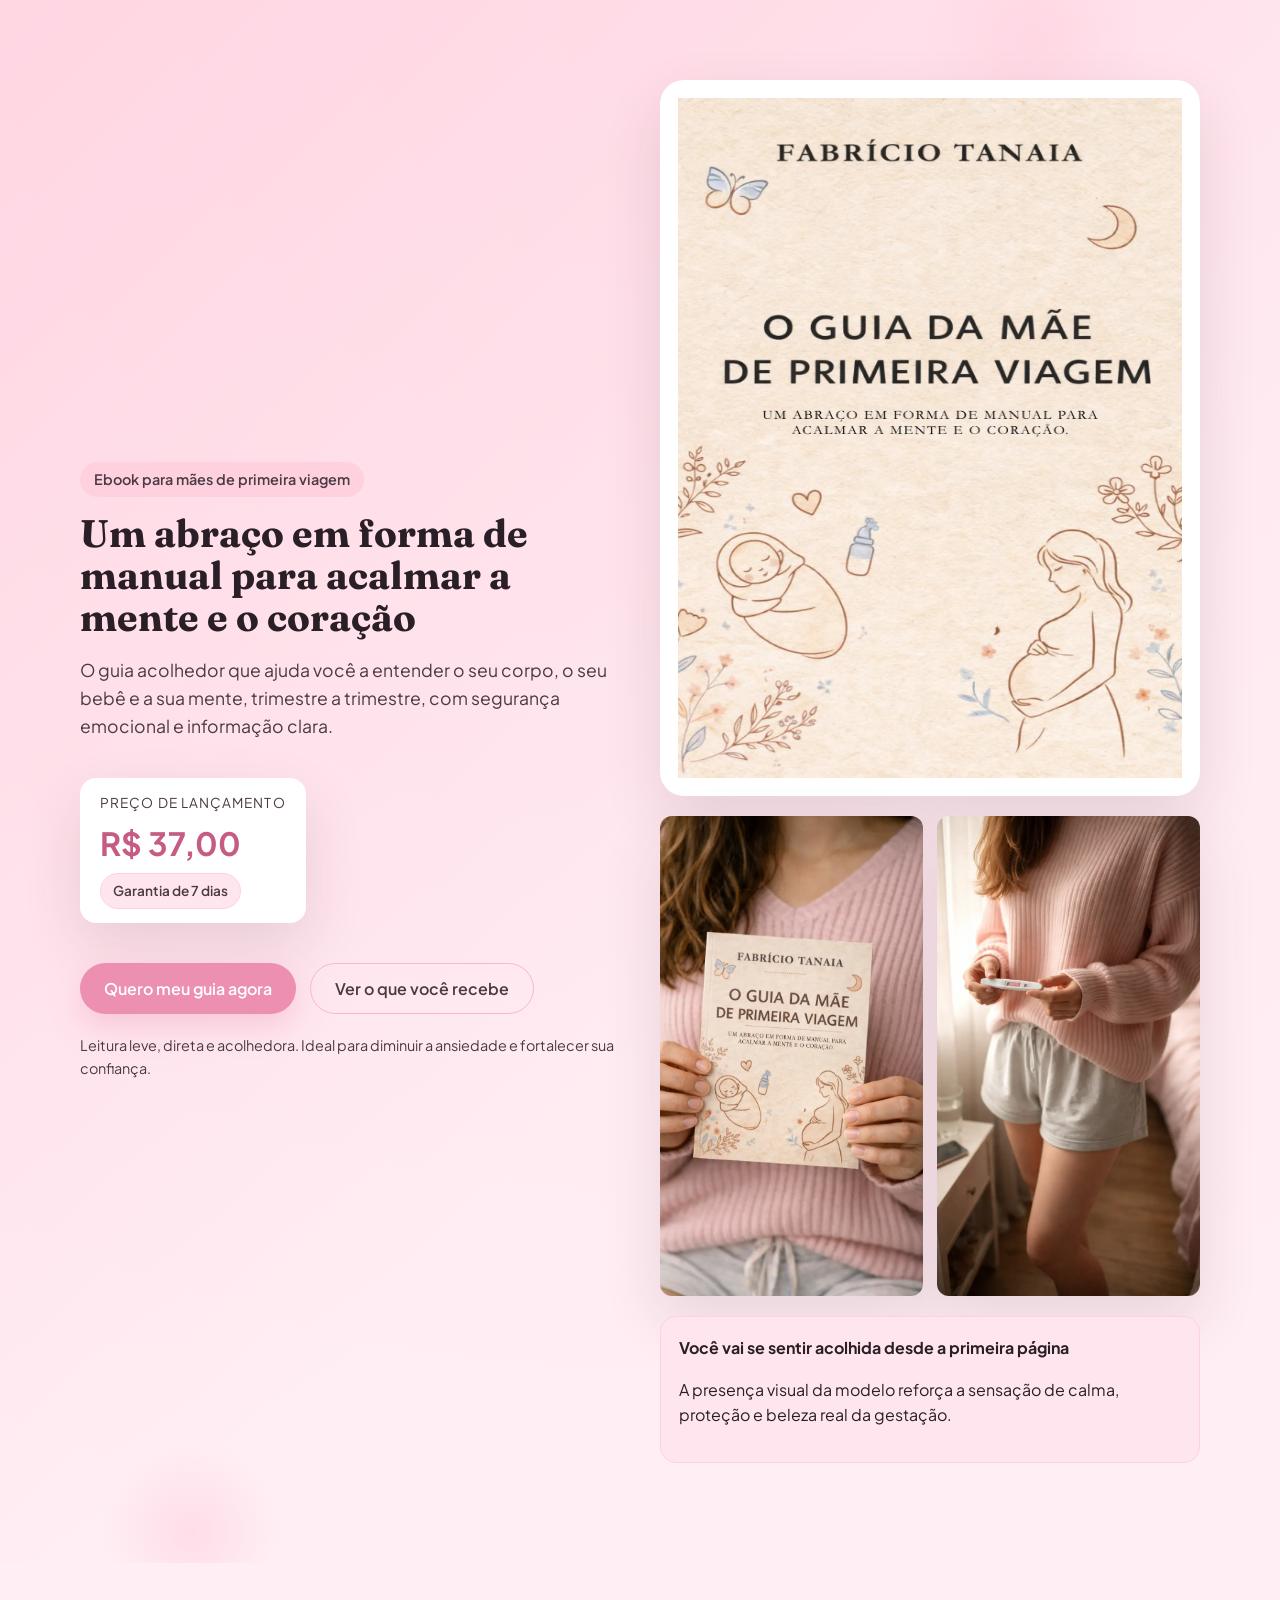
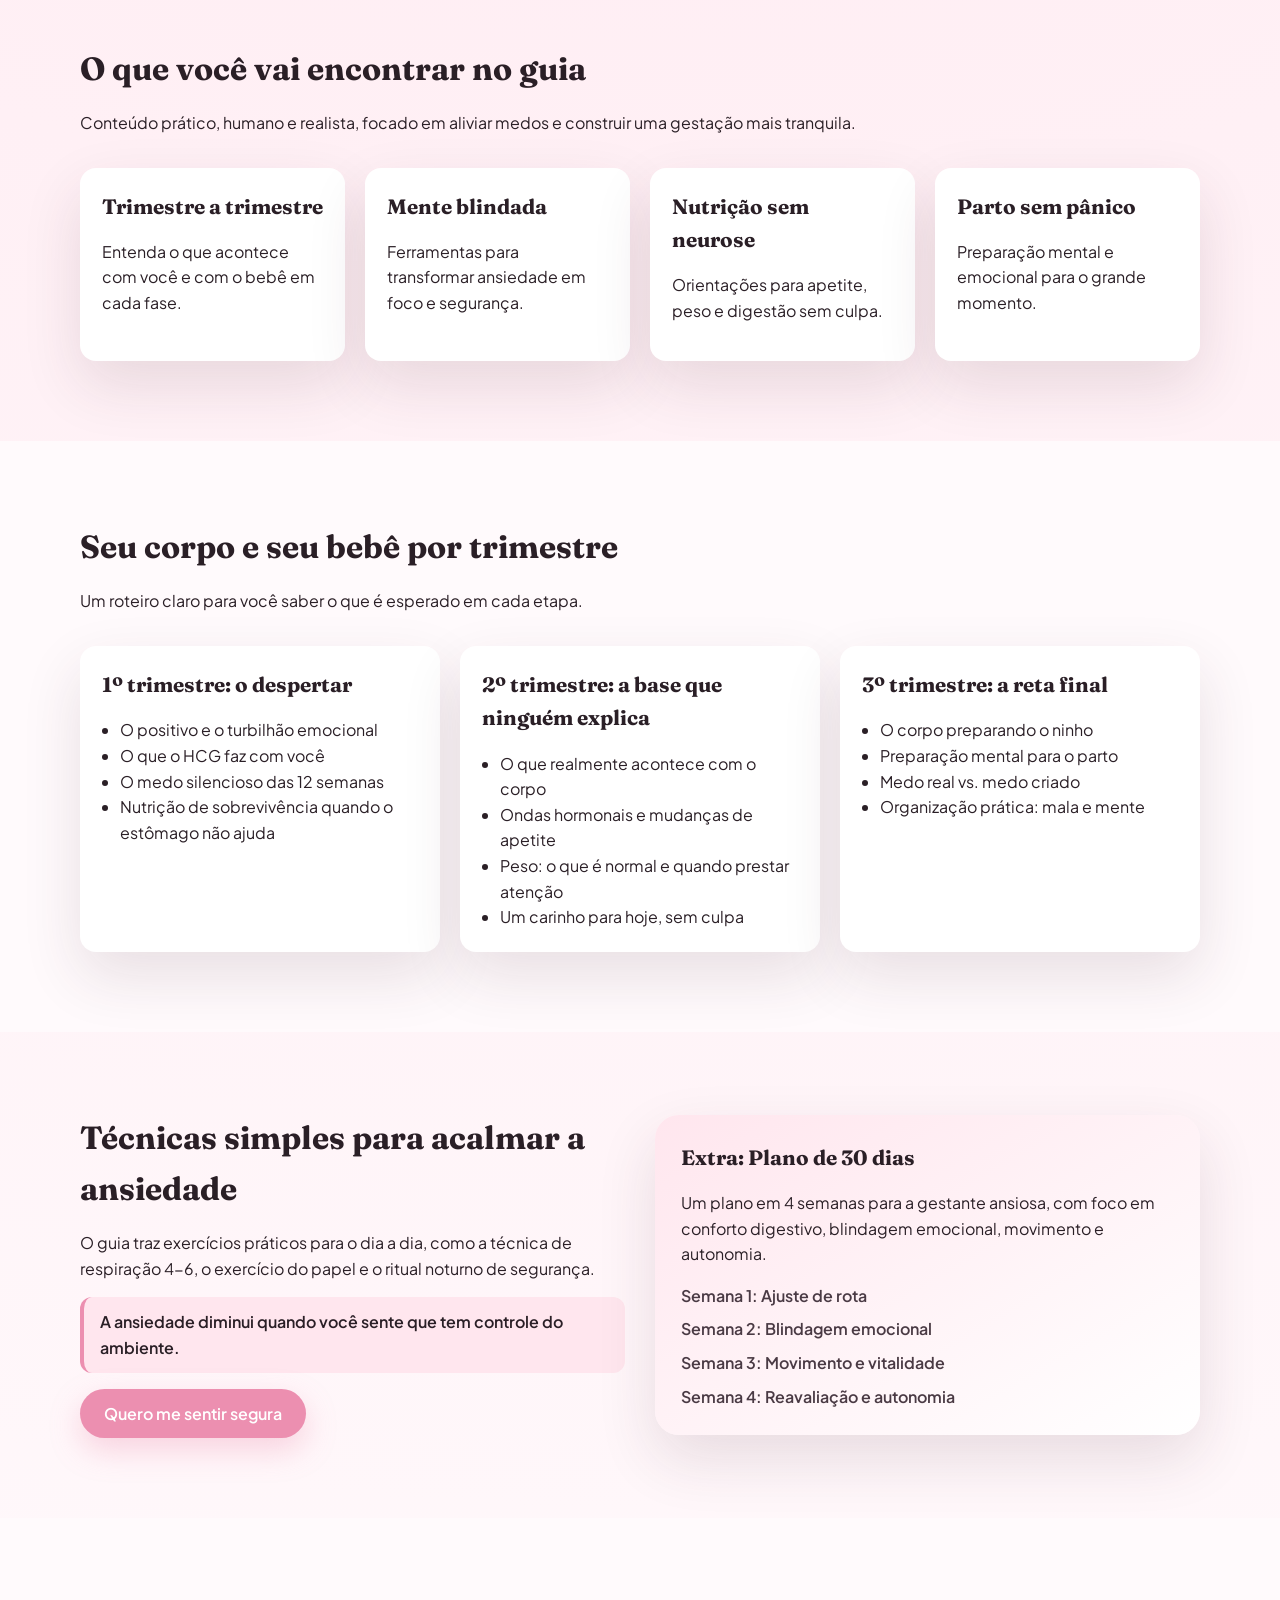
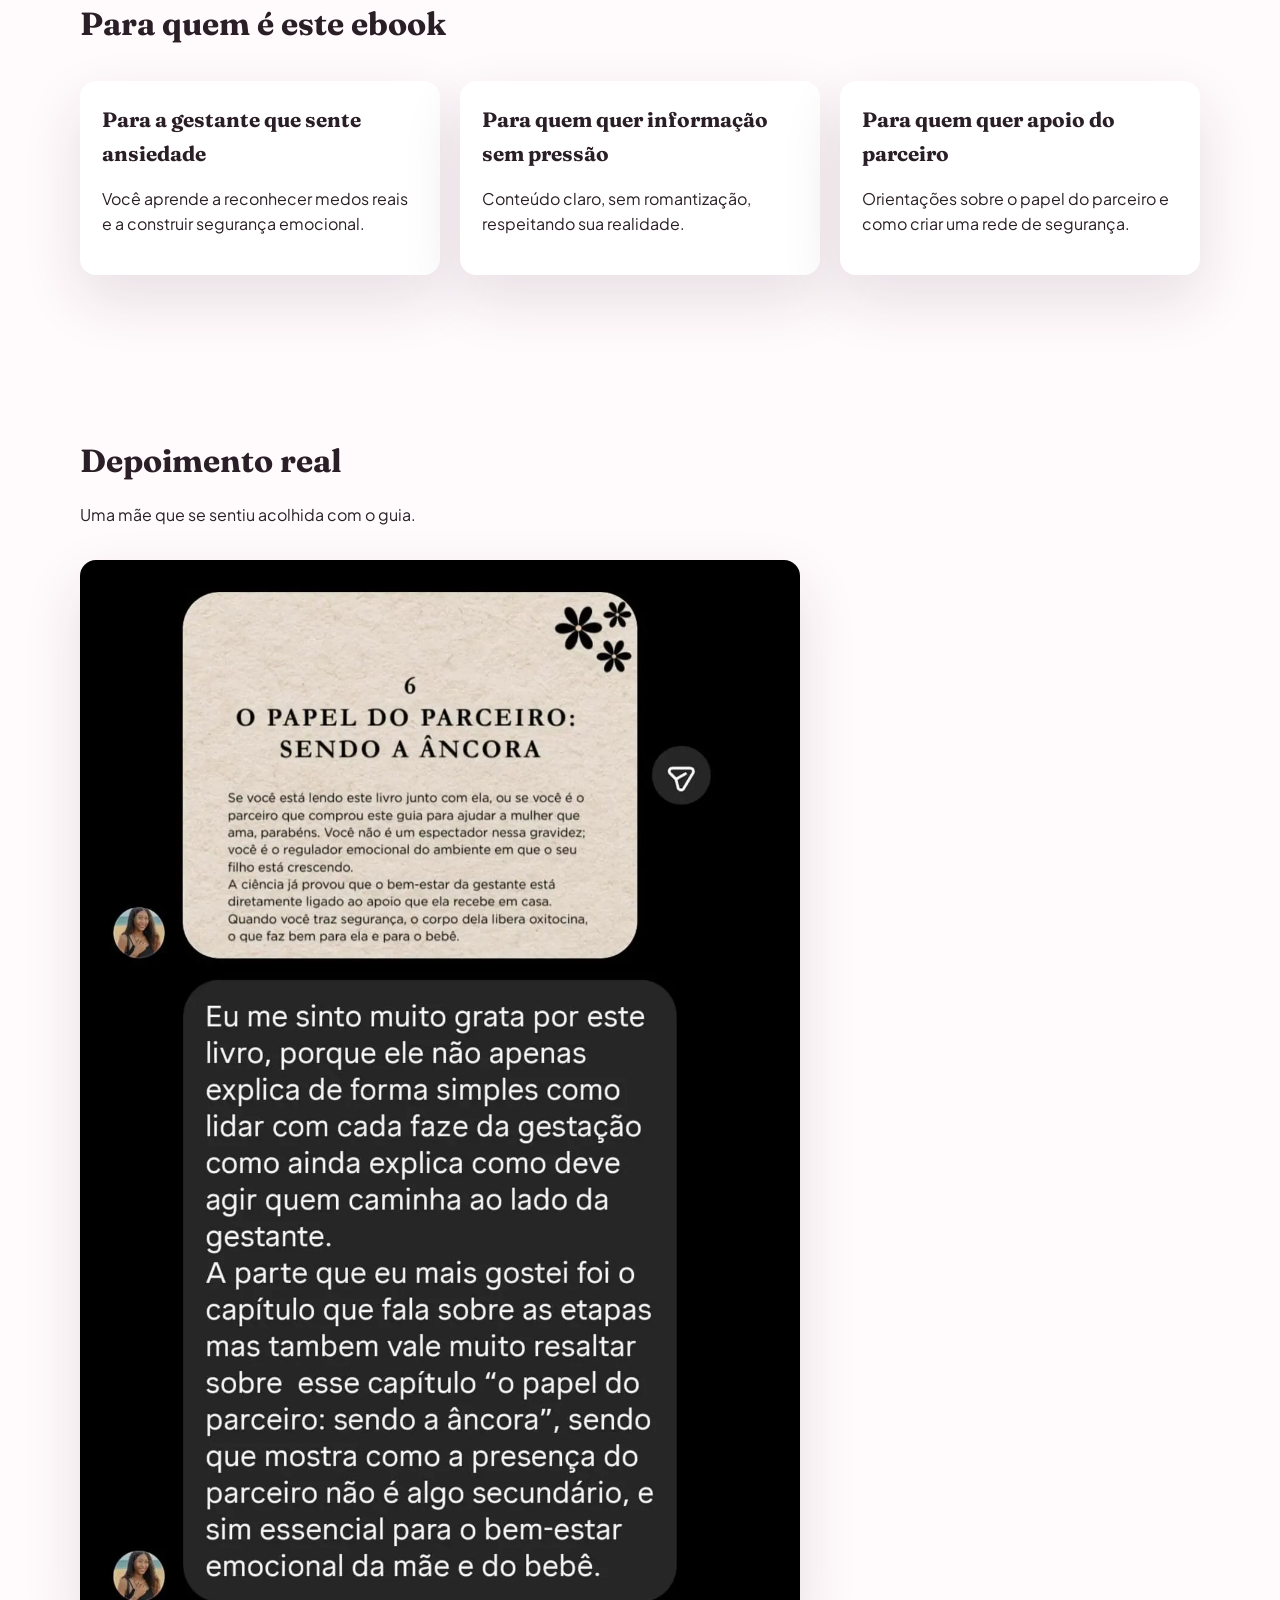
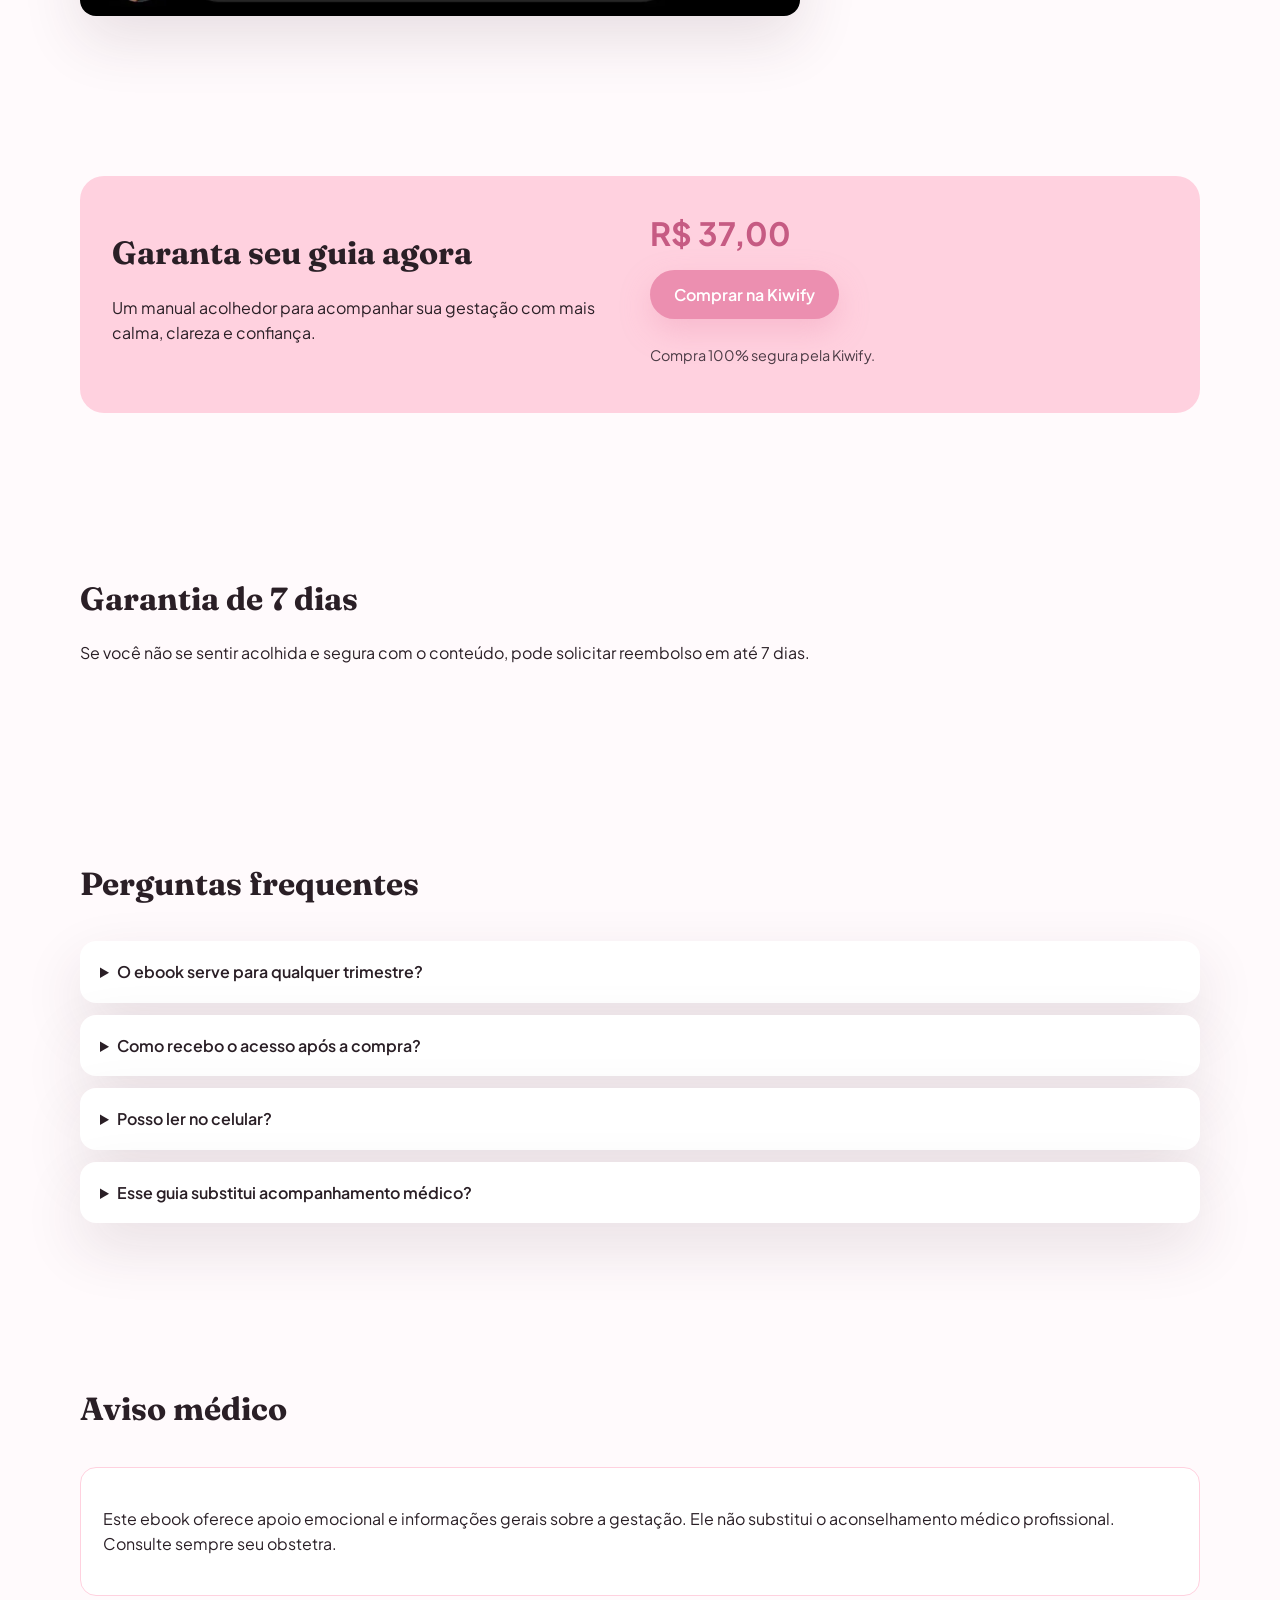
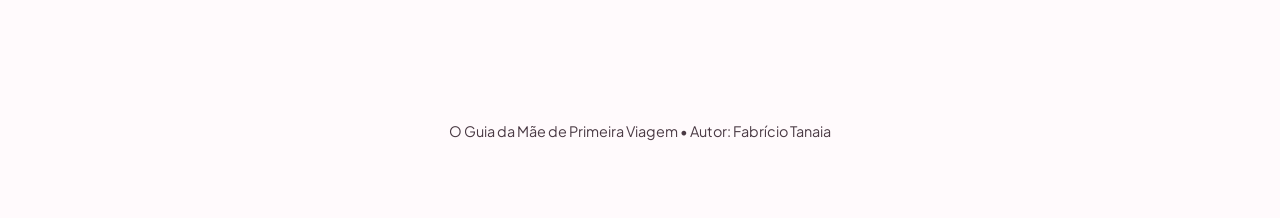
==== index.html @ 75d2a4c8 "chore: move landing page to repo root" ====
﻿<!doctype html>
<html lang="pt-BR">
  <head>
    <meta charset="utf-8" />
    <meta name="viewport" content="width=device-width, initial-scale=1" />
    <title>O Guia da Mãe de Primeira Viagem</title>
    <meta
      name="description"
      content="Um abraço em forma de manual para acalmar a mente e o coração na gravidez. Página de vendas do ebook O Guia da Mãe de Primeira Viagem."
    />
    <link rel="preconnect" href="https://fonts.googleapis.com" />
    <link rel="preconnect" href="https://fonts.gstatic.com" crossorigin />
    <link
      href="https://fonts.googleapis.com/css2?family=Fraunces:opsz,wght@9..144,600;9..144,700&family=Plus+Jakarta+Sans:wght@400;500;600;700&display=swap"
      rel="stylesheet"
    />
    <link rel="stylesheet" href="styles.css" />
  </head>
  <body>
    <header class="hero">
      <div class="hero-bg"></div>
      <div class="float-shape shape-one"></div>
      <div class="float-shape shape-two"></div>
      <div class="container hero-grid">
        <div class="hero-copy reveal">
          <p class="badge">Ebook para mães de primeira viagem</p>
          <h1>Um abraço em forma de manual para acalmar a mente e o coração</h1>
          <p class="lead">
            O guia acolhedor que ajuda você a entender o seu corpo, o seu bebê e a sua mente,
            trimestre a trimestre, com segurança emocional e informação clara.
          </p>
          <div class="price-box">
            <span class="price-label">Preço de lançamento</span>
            <span class="price">R$ 37,00</span>
            <span class="guarantee-badge">Garantia de 7 dias</span>
          </div>
          <div class="cta-group">
            <a class="btn primary" href="https://pay.kiwify.com.br/RiHKVCp" target="_blank" rel="noreferrer">
              Quero meu guia agora
            </a>
            <a class="btn ghost" href="#conteudo">Ver o que você recebe</a>
          </div>
          <p class="micro">
            Leitura leve, direta e acolhedora. Ideal para diminuir a ansiedade e fortalecer sua confiança.
          </p>
        </div>
        <div class="hero-visual reveal">
          <div class="cover-frame float">
            <picture>
              <source srcset="assets/capa-ebook.webp" type="image/webp" />
              <img
                src="assets/capa-ebook.webp"
                alt="Capa do ebook O Guia da Mãe de Primeira Viagem"
                width="520"
                height="680"
                decoding="async"
              />
            </picture>
          </div>
          <div class="hero-gallery">
            <picture>
              <source srcset="assets/modelos/modelo-2.webp" type="image/webp" />
              <img
                class="hero-photo"
                src="assets/modelos/modelo-2.webp"
                alt="Modelo gestante em pose suave com foco na barriga"
                width="360"
                height="480"
                loading="lazy"
                decoding="async"
              />
            </picture>
            <picture>
              <source srcset="assets/modelos/modelo-3.webp" type="image/webp" />
              <img
                class="hero-photo"
                src="assets/modelos/modelo-3.webp"
                alt="Modelo gestante com atmosfera de cuidado e tranquilidade"
                width="360"
                height="480"
                loading="lazy"
                decoding="async"
              />
            </picture>
          </div>
          <div class="trust-card reveal">
            <p class="trust-title">Você vai se sentir acolhida desde a primeira página</p>
            <p class="trust-text">
              A presença visual da modelo reforça a sensação de calma, proteção e beleza real
              da gestação.
            </p>
          </div>
        </div>
      </div>
    </header>

    <main>
      <section class="section" id="conteudo">
        <div class="container">
          <div class="section-head reveal">
            <h2>O que você vai encontrar no guia</h2>
            <p>
              Conteúdo prático, humano e realista, focado em aliviar medos e construir
              uma gestação mais tranquila.
            </p>
          </div>
          <div class="grid cards">
            <div class="card reveal">
              <h3>Trimestre a trimestre</h3>
              <p>Entenda o que acontece com você e com o bebê em cada fase.</p>
            </div>
            <div class="card reveal">
              <h3>Mente blindada</h3>
              <p>Ferramentas para transformar ansiedade em foco e segurança.</p>
            </div>
            <div class="card reveal">
              <h3>Nutrição sem neurose</h3>
              <p>Orientações para apetite, peso e digestão sem culpa.</p>
            </div>
            <div class="card reveal">
              <h3>Parto sem pânico</h3>
              <p>Preparação mental e emocional para o grande momento.</p>
            </div>
          </div>
        </div>
      </section>

      <section class="section soft">
        <div class="container">
          <div class="section-head reveal">
            <h2>Seu corpo e seu bebê por trimestre</h2>
            <p>Um roteiro claro para você saber o que é esperado em cada etapa.</p>
          </div>
          <div class="grid trimester">
            <div class="card reveal">
              <h3>1º trimestre: o despertar</h3>
              <ul>
                <li>O positivo e o turbilhão emocional</li>
                <li>O que o HCG faz com você</li>
                <li>O medo silencioso das 12 semanas</li>
                <li>Nutrição de sobrevivência quando o estômago não ajuda</li>
              </ul>
            </div>
            <div class="card reveal">
              <h3>2º trimestre: a base que ninguém explica</h3>
              <ul>
                <li>O que realmente acontece com o corpo</li>
                <li>Ondas hormonais e mudanças de apetite</li>
                <li>Peso: o que é normal e quando prestar atenção</li>
                <li>Um carinho para hoje, sem culpa</li>
              </ul>
            </div>
            <div class="card reveal">
              <h3>3º trimestre: a reta final</h3>
              <ul>
                <li>O corpo preparando o ninho</li>
                <li>Preparação mental para o parto</li>
                <li>Medo real vs. medo criado</li>
                <li>Organização prática: mala e mente</li>
              </ul>
            </div>
          </div>
        </div>
      </section>

      <section class="section">
        <div class="container">
          <div class="split">
            <div class="reveal">
              <h2>Técnicas simples para acalmar a ansiedade</h2>
              <p>
                O guia traz exercícios práticos para o dia a dia, como a técnica de respiração 4-6,
                o exercício do papel e o ritual noturno de segurança.
              </p>
              <p class="highlight">
                A ansiedade diminui quando você sente que tem controle do ambiente.
              </p>
              <a class="btn primary" href="https://pay.kiwify.com.br/RiHKVCp" target="_blank" rel="noreferrer">
                Quero me sentir segura
              </a>
            </div>
            <div class="note-card reveal">
              <h3>Extra: Plano de 30 dias</h3>
              <p>
                Um plano em 4 semanas para a gestante ansiosa, com foco em conforto digestivo,
                blindagem emocional, movimento e autonomia.
              </p>
              <div class="week-list">
                <span>Semana 1: Ajuste de rota</span>
                <span>Semana 2: Blindagem emocional</span>
                <span>Semana 3: Movimento e vitalidade</span>
                <span>Semana 4: Reavaliação e autonomia</span>
              </div>
            </div>
          </div>
        </div>
      </section>

      <section class="section soft">
        <div class="container">
          <div class="section-head reveal">
            <h2>Para quem é este ebook</h2>
          </div>
          <div class="grid cards">
            <div class="card reveal">
              <h3>Para a gestante que sente ansiedade</h3>
              <p>Você aprende a reconhecer medos reais e a construir segurança emocional.</p>
            </div>
            <div class="card reveal">
              <h3>Para quem quer informação sem pressão</h3>
              <p>Conteúdo claro, sem romantização, respeitando sua realidade.</p>
            </div>
            <div class="card reveal">
              <h3>Para quem quer apoio do parceiro</h3>
              <p>Orientações sobre o papel do parceiro e como criar uma rede de segurança.</p>
            </div>
          </div>
        </div>
      </section>

      <section class="section">
        <div class="container">
          <div class="section-head reveal">
            <h2>Depoimento real</h2>
            <p>Uma mãe que se sentiu acolhida com o guia.</p>
          </div>
          <div class="testimonial reveal">
            <picture>
              <source srcset="assets/depoimento.webp" type="image/webp" />
              <img
                src="assets/depoimento.webp"
                alt="Depoimento de gestante sobre o guia"
                loading="lazy"
                decoding="async"
              />
            </picture>
          </div>
        </div>
      </section>

      <section class="section" id="comprar">
        <div class="container cta-panel reveal">
          <div>
            <h2>Garanta seu guia agora</h2>
            <p>
              Um manual acolhedor para acompanhar sua gestação com mais calma, clareza e confiança.
            </p>
          </div>
          <div class="cta-right">
            <span class="price">R$ 37,00</span>
            <a class="btn primary" href="https://pay.kiwify.com.br/RiHKVCp" target="_blank" rel="noreferrer">
              Comprar na Kiwify
            </a>
            <p class="micro">Compra 100% segura pela Kiwify.</p>
          </div>
        </div>
      </section>

      <section class="section soft">
        <div class="container">
          <div class="section-head reveal">
            <h2>Garantia de 7 dias</h2>
            <p>
              Se você não se sentir acolhida e segura com o conteúdo, pode solicitar reembolso em até 7 dias.
            </p>
          </div>
        </div>
      </section>

      <section class="section">
        <div class="container">
          <div class="section-head reveal">
            <h2>Perguntas frequentes</h2>
          </div>
          <div class="faq">
            <details class="faq-item reveal">
              <summary>O ebook serve para qualquer trimestre?</summary>
              <p>
                Sim. O conteúdo está organizado por trimestre e você pode começar
                exatamente na fase em que está.
              </p>
            </details>
            <details class="faq-item reveal">
              <summary>Como recebo o acesso após a compra?</summary>
              <p>
                O acesso é digital e você recebe o ebook logo após a confirmação do pagamento.
              </p>
            </details>
            <details class="faq-item reveal">
              <summary>Posso ler no celular?</summary>
              <p>
                Sim. O ebook pode ser lido no celular, tablet ou computador.
              </p>
            </details>
            <details class="faq-item reveal">
              <summary>Esse guia substitui acompanhamento médico?</summary>
              <p>
                Não. Ele oferece apoio emocional e informações gerais, mas não substitui o acompanhamento profissional.
              </p>
            </details>
          </div>
        </div>
      </section>

      <section class="section soft">
        <div class="container">
          <div class="section-head reveal">
            <h2>Aviso médico</h2>
          </div>
          <div class="disclaimer reveal">
            <p>
              Este ebook oferece apoio emocional e informações gerais sobre a gestação. Ele não substitui
              o aconselhamento médico profissional. Consulte sempre seu obstetra.
            </p>
          </div>
        </div>
      </section>
    </main>

    <footer class="footer">
      <div class="container">
        <p>O Guia da Mãe de Primeira Viagem • Autor: Fabrício Tanaia</p>
      </div>
    </footer>
    <script>
      const reveals = document.querySelectorAll(".reveal");
      const observer = new IntersectionObserver(
        (entries) => {
          entries.forEach((entry) => {
            if (entry.isIntersecting) {
              entry.target.classList.add("is-visible");
              observer.unobserve(entry.target);
            }
          });
        },
        { threshold: 0.2 }
      );
      reveals.forEach((el) => observer.observe(el));
    </script>
  </body>
</html>
---- styles.css ----
:root {
  --pink-100: #ffe6ee;
  --pink-200: #ffd1df;
  --pink-300: #f7b8cc;
  --pink-400: #ec8fb0;
  --pink-600: #c65b83;
  --ink-900: #2a1f26;
  --ink-700: #4a3a44;
  --cream: #fffafc;
  --white: #ffffff;
  --shadow: 0 24px 60px rgba(68, 36, 52, 0.12);
  --radius-lg: 24px;
  --radius-md: 16px;
  --radius-sm: 12px;
}

*,
*::before,
*::after {
  box-sizing: border-box;
}

body {
  margin: 0;
  font-family: "Plus Jakarta Sans", "Segoe UI", sans-serif;
  color: var(--ink-900);
  background: radial-gradient(circle at top, var(--pink-100), var(--cream) 55%);
  line-height: 1.6;
}

img {
  max-width: 100%;
  display: block;
}

.container {
  width: min(1120px, 90vw);
  margin: 0 auto;
}

.hero {
  position: relative;
  overflow: hidden;
  padding: 80px 0 100px;
}

.float-shape {
  position: absolute;
  border-radius: 50%;
  opacity: 0.6;
  background: radial-gradient(circle, var(--pink-200), transparent 70%);
  animation: drift 12s ease-in-out infinite;
  z-index: 0;
}

.shape-one {
  width: 240px;
  height: 240px;
  top: -80px;
  right: 10%;
}

.shape-two {
  width: 180px;
  height: 180px;
  bottom: -60px;
  left: 8%;
  animation-delay: 1.4s;
}

.hero-bg {
  position: absolute;
  inset: 0;
  background: linear-gradient(135deg, var(--pink-200), transparent 60%);
  opacity: 0.8;
  z-index: 0;
}

.hero-grid {
  position: relative;
  z-index: 1;
  display: grid;
  gap: 40px;
  grid-template-columns: repeat(auto-fit, minmax(280px, 1fr));
  align-items: center;
}

.badge {
  display: inline-flex;
  padding: 6px 14px;
  border-radius: 999px;
  background: var(--pink-200);
  color: var(--ink-700);
  font-weight: 600;
  font-size: 0.9rem;
}

h1,
h2,
h3 {
  font-family: "Fraunces", "Times New Roman", serif;
  margin: 0 0 16px;
  color: var(--ink-900);
}

h1 {
  font-size: clamp(2.2rem, 3vw, 3.4rem);
  line-height: 1.1;
}

h2 {
  font-size: clamp(1.8rem, 2.5vw, 2.6rem);
}

h3 {
  font-size: 1.3rem;
}

.lead {
  font-size: 1.1rem;
  color: var(--ink-700);
}

.price-box {
  margin: 20px 0;
  background: var(--white);
  padding: 14px 20px;
  border-radius: var(--radius-md);
  box-shadow: var(--shadow);
  display: inline-flex;
  flex-direction: column;
  gap: 4px;
}

.price-label {
  font-size: 0.85rem;
  text-transform: uppercase;
  letter-spacing: 0.08em;
  color: var(--ink-700);
}

.price {
  font-size: 2rem;
  font-weight: 700;
  color: var(--pink-600);
}

.guarantee-badge {
  align-self: flex-start;
  padding: 6px 12px;
  border-radius: 999px;
  background: var(--pink-100);
  color: var(--ink-700);
  font-size: 0.85rem;
  font-weight: 600;
  border: 1px solid var(--pink-200);
}

.cta-group {
  display: flex;
  flex-wrap: wrap;
  gap: 14px;
  margin: 20px 0;
}

.btn {
  display: inline-flex;
  align-items: center;
  justify-content: center;
  padding: 12px 24px;
  border-radius: 999px;
  text-decoration: none;
  font-weight: 600;
  transition: transform 0.2s ease, box-shadow 0.2s ease;
}

.btn.primary {
  background: var(--pink-400);
  color: var(--white);
  box-shadow: 0 12px 30px rgba(236, 143, 176, 0.35);
}

.btn.ghost {
  border: 1px solid var(--pink-300);
  color: var(--ink-700);
  background: transparent;
}

.btn:hover {
  transform: translateY(-2px);
}

.micro {
  font-size: 0.9rem;
  color: var(--ink-700);
}

.hero-visual {
  display: grid;
  gap: 20px;
  justify-items: center;
}

.hero-gallery {
  display: grid;
  grid-template-columns: repeat(auto-fit, minmax(140px, 1fr));
  gap: 14px;
  width: 100%;
}

.hero-photo {
  width: 100%;
  aspect-ratio: 3 / 4;
  object-fit: cover;
  border-radius: var(--radius-sm);
  box-shadow: var(--shadow);
  animation: float 7s ease-in-out infinite;
}

.hero-photo:nth-child(2) {
  animation-delay: 1s;
}

.hero-photo:nth-child(3) {
  animation-delay: 2s;
}

.cover-frame {
  padding: 18px;
  border-radius: var(--radius-lg);
  background: var(--white);
  box-shadow: var(--shadow);
}

.float {
  animation: float 6s ease-in-out infinite;
}

.trust-card {
  background: var(--pink-100);
  padding: 18px;
  border-radius: var(--radius-md);
  border: 1px solid var(--pink-200);
}

.trust-title {
  font-weight: 700;
  margin: 0 0 6px;
}

.section {
  padding: 80px 0;
}

.section.soft {
  background: var(--cream);
}

.section-head {
  margin-bottom: 32px;
}

.grid {
  display: grid;
  gap: 20px;
}

.grid.cards {
  grid-template-columns: repeat(auto-fit, minmax(220px, 1fr));
}

.card {
  background: var(--white);
  padding: 22px;
  border-radius: var(--radius-md);
  box-shadow: var(--shadow);
}

.card ul {
  padding-left: 18px;
  margin: 12px 0 0;
}

.trimester {
  grid-template-columns: repeat(auto-fit, minmax(260px, 1fr));
}


.split {
  display: grid;
  gap: 30px;
  grid-template-columns: repeat(auto-fit, minmax(260px, 1fr));
  align-items: center;
}

.note-card {
  background: linear-gradient(150deg, var(--pink-100), var(--white));
  padding: 26px;
  border-radius: var(--radius-lg);
  box-shadow: var(--shadow);
}

.week-list {
  display: grid;
  gap: 8px;
  margin-top: 12px;
  font-weight: 600;
  color: var(--ink-700);
}

.highlight {
  padding: 12px 16px;
  border-left: 4px solid var(--pink-400);
  background: var(--pink-100);
  border-radius: var(--radius-sm);
  font-weight: 600;
}

.cta-panel {
  display: grid;
  gap: 20px;
  grid-template-columns: repeat(auto-fit, minmax(240px, 1fr));
  align-items: center;
  background: var(--pink-200);
  padding: 32px;
  border-radius: var(--radius-lg);
}

.cta-right {
  display: grid;
  gap: 10px;
  justify-items: start;
}

.disclaimer {
  background: var(--white);
  padding: 22px;
  border-radius: var(--radius-md);
  border: 1px solid var(--pink-200);
}

.testimonial {
  display: grid;
  place-items: center;
}

.testimonial img {
  max-width: min(720px, 100%);
  border-radius: var(--radius-md);
  box-shadow: var(--shadow);
}

.faq {
  display: grid;
  gap: 12px;
}

.faq-item {
  background: var(--white);
  padding: 18px 20px;
  border-radius: var(--radius-md);
  box-shadow: var(--shadow);
}

.faq-item summary {
  font-weight: 600;
  cursor: pointer;
}

.faq-item p {
  margin: 12px 0 0;
  color: var(--ink-700);
}

.reveal {
  opacity: 0;
  transform: translateY(24px);
  transition: opacity 0.6s ease, transform 0.6s ease;
}

.reveal.is-visible {
  opacity: 1;
  transform: translateY(0);
}

@keyframes float {
  0% {
    transform: translateY(0);
  }
  50% {
    transform: translateY(-12px);
  }
  100% {
    transform: translateY(0);
  }
}

@keyframes drift {
  0% {
    transform: translateY(0) translateX(0);
  }
  50% {
    transform: translateY(12px) translateX(-8px);
  }
  100% {
    transform: translateY(0) translateX(0);
  }
}

.footer {
  padding: 30px 0 60px;
  text-align: center;
  color: var(--ink-700);
  font-size: 0.9rem;
}

@media (max-width: 720px) {
  .hero {
    padding: 60px 0 80px;
  }

  .price {
    font-size: 1.6rem;
  }

  .cta-group {
    flex-direction: column;
    align-items: stretch;
  }

  .shape-one,
  .shape-two {
    display: none;
  }
}

@media (prefers-reduced-motion: reduce) {
  .float,
  .float-shape {
    animation: none;
  }

  .reveal {
    opacity: 1;
    transform: none;
    transition: none;
  }
}
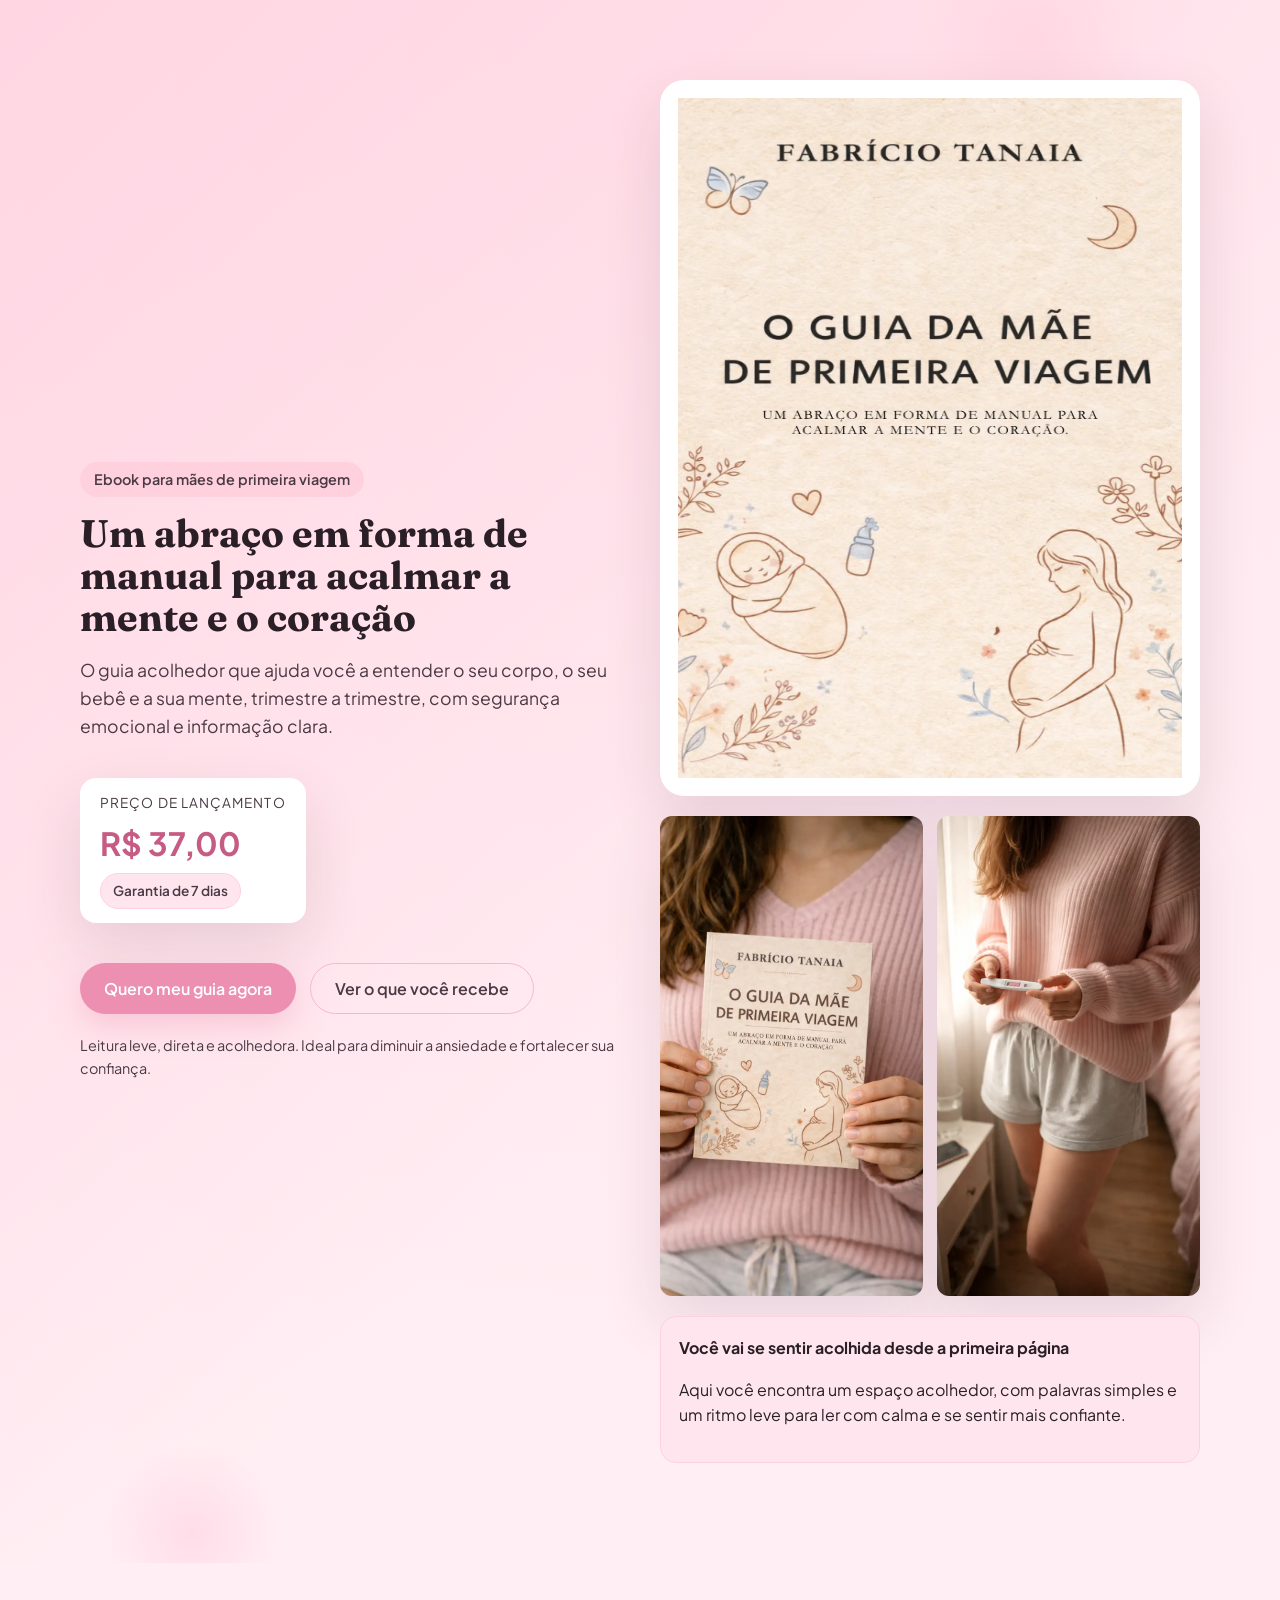
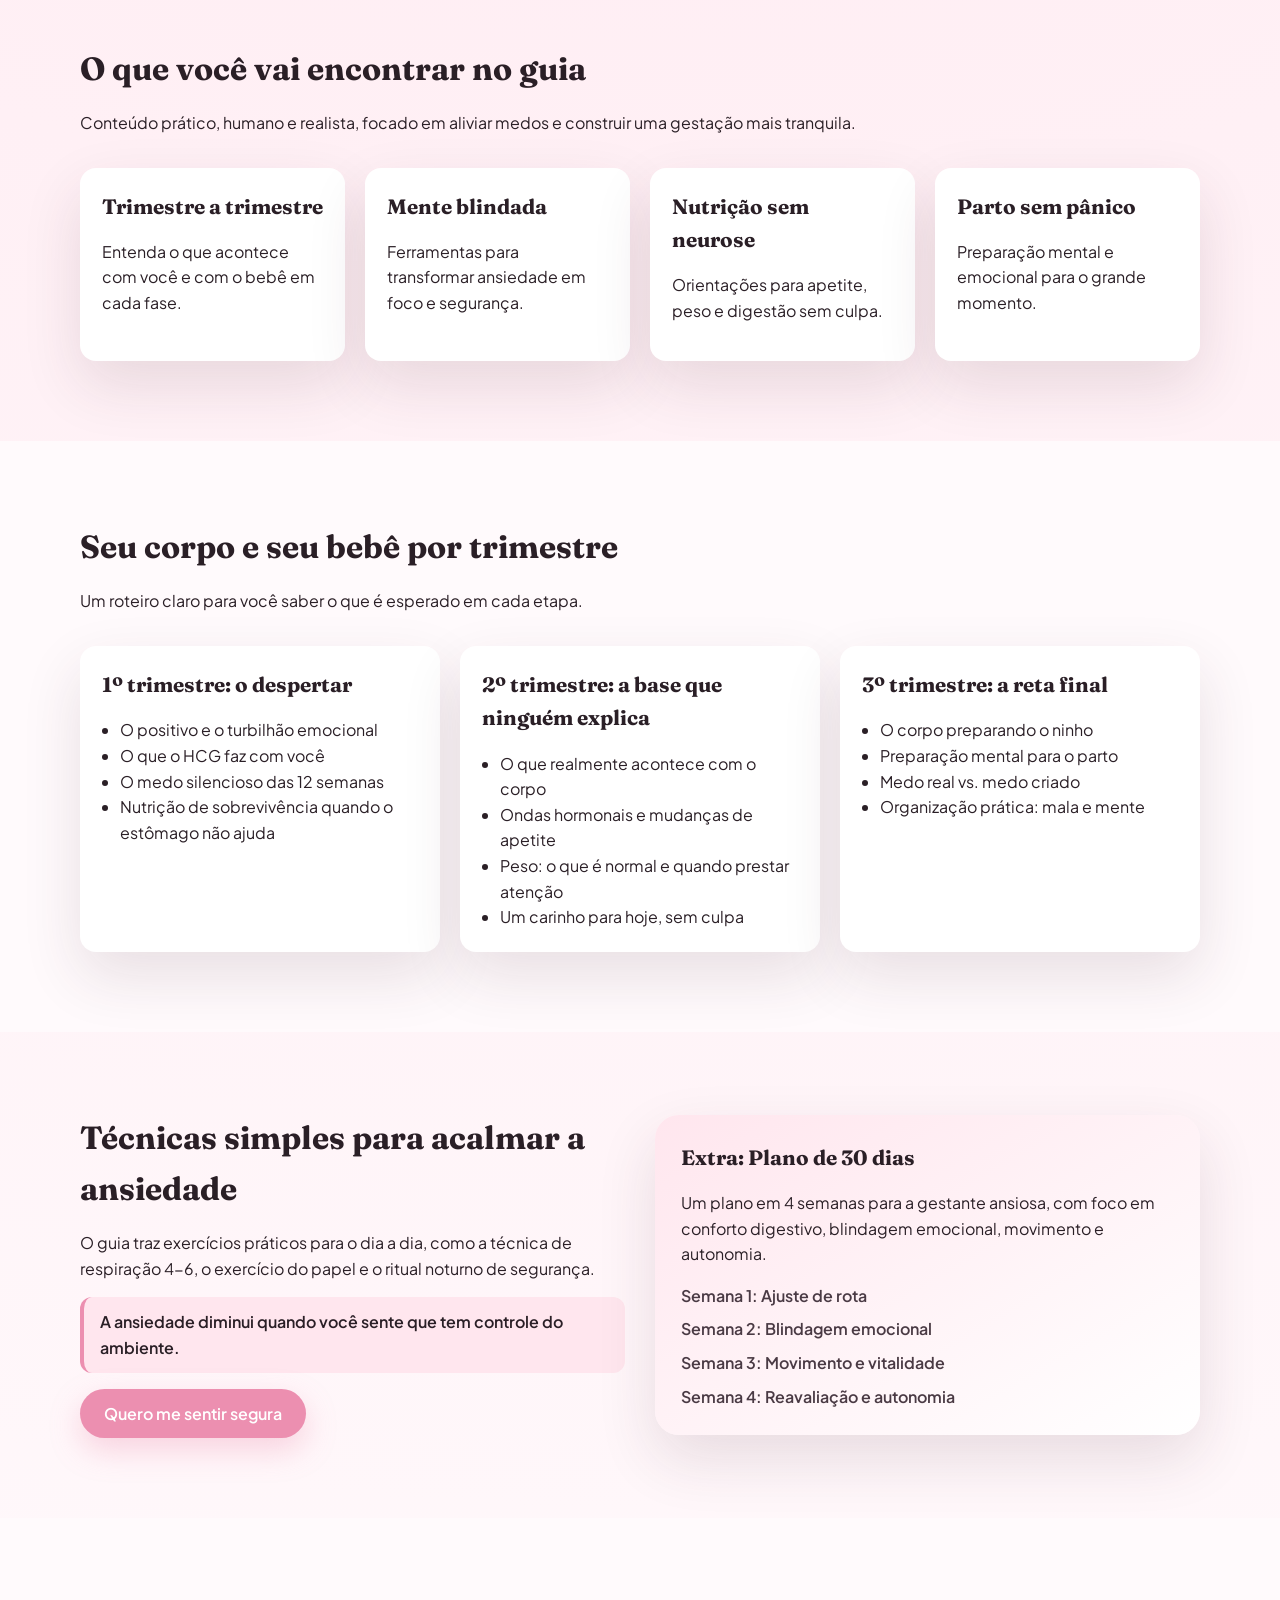
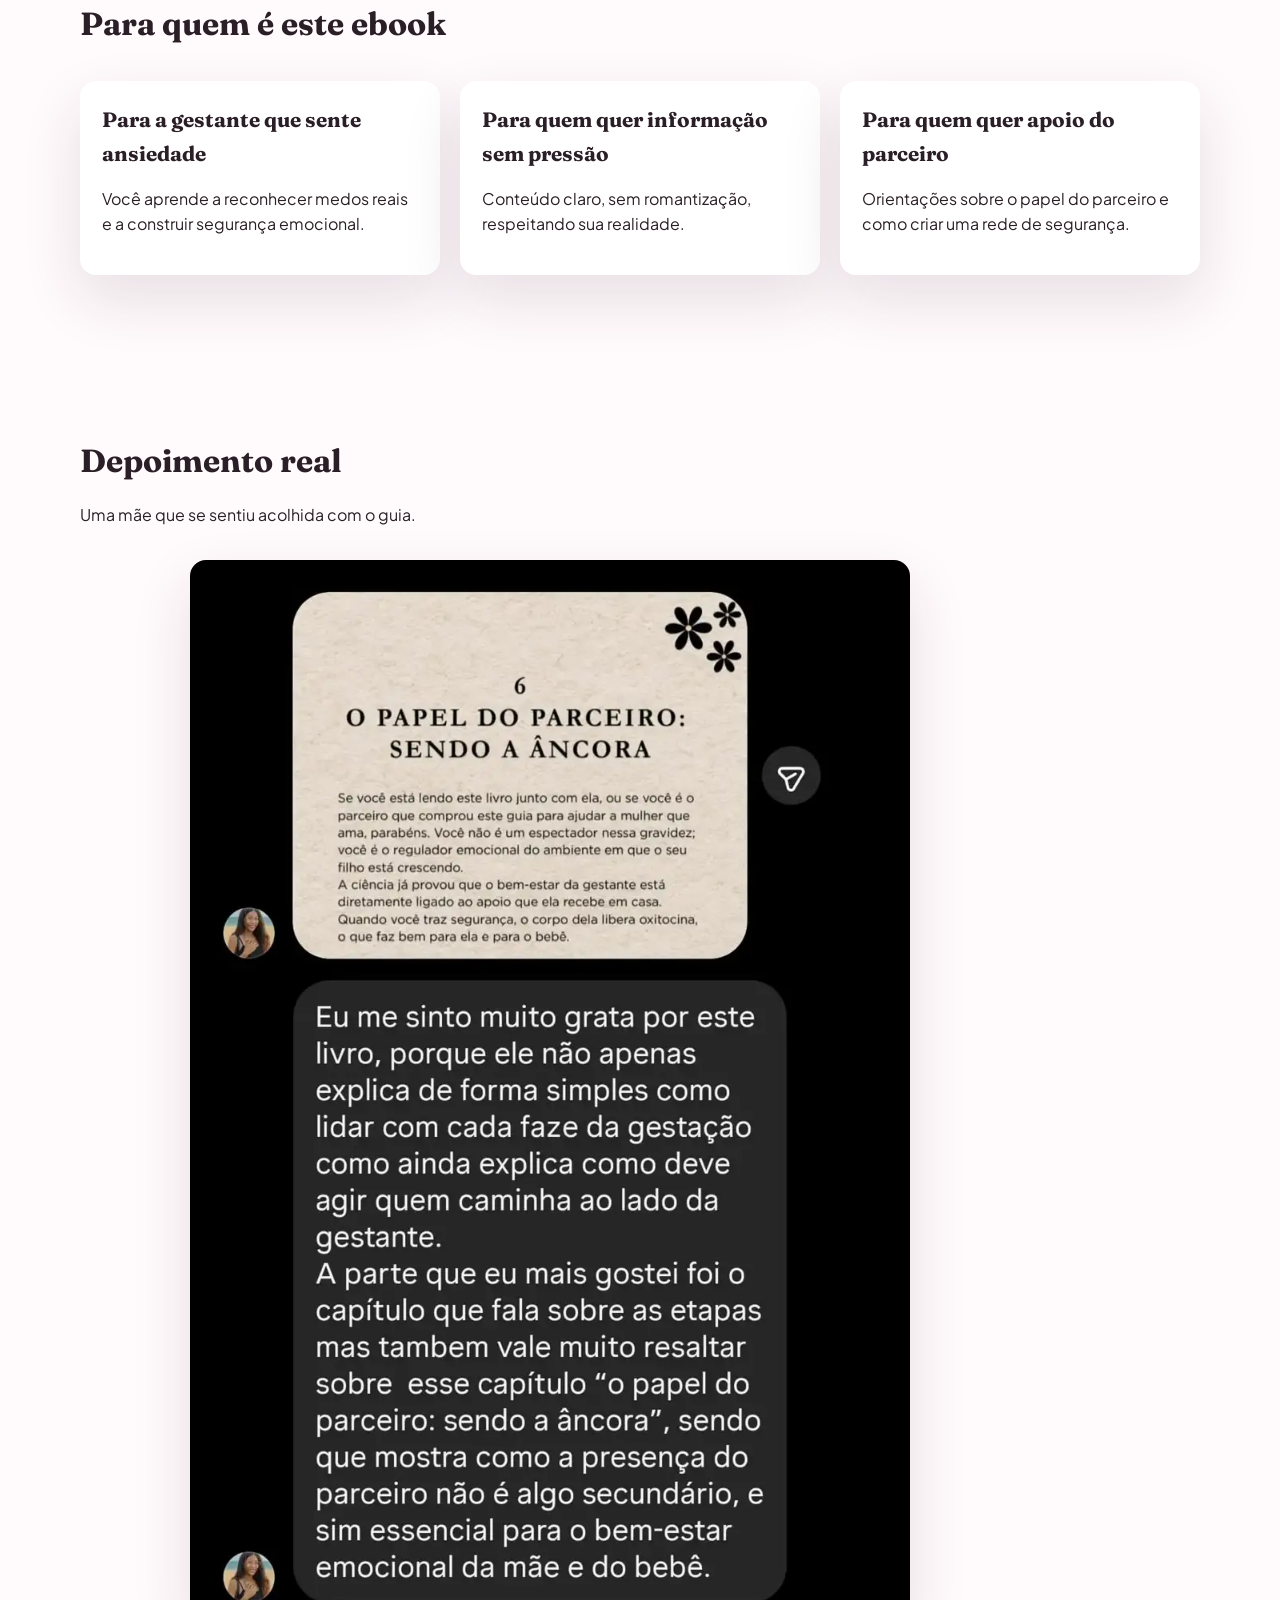
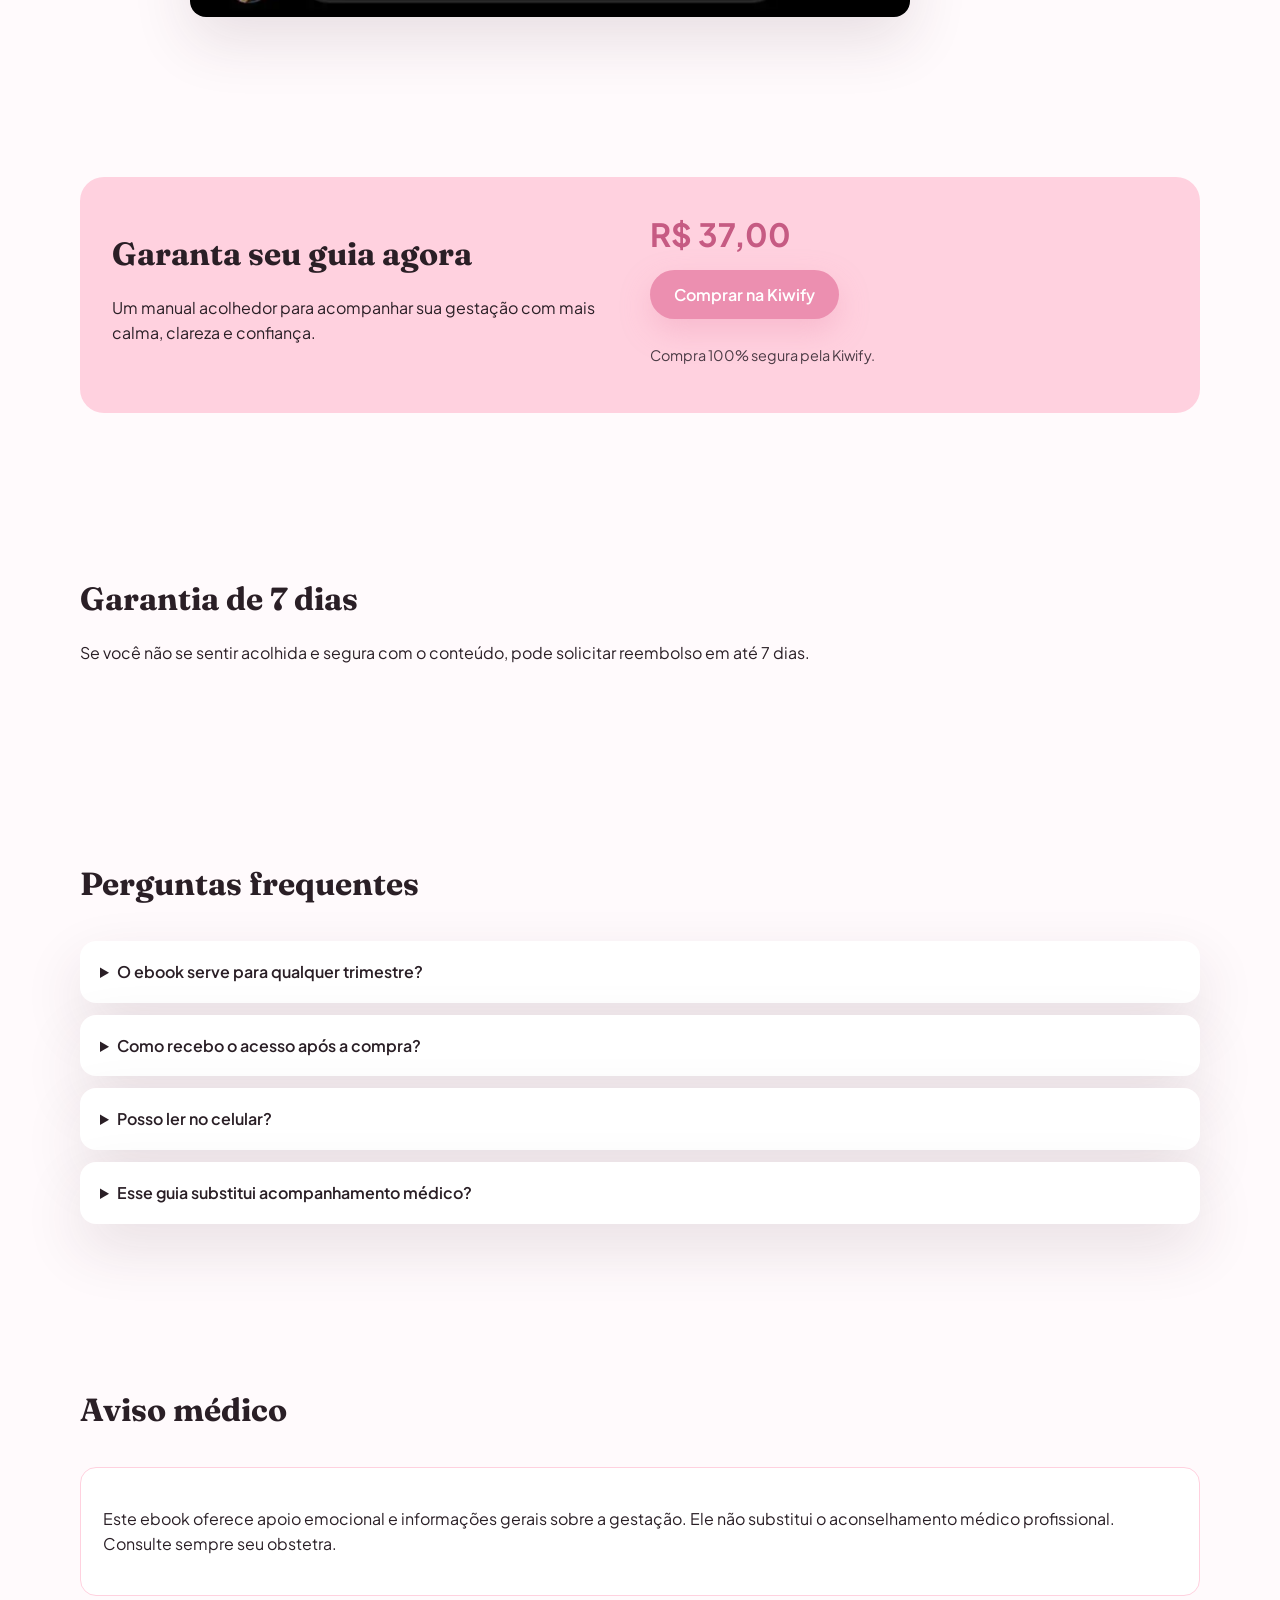
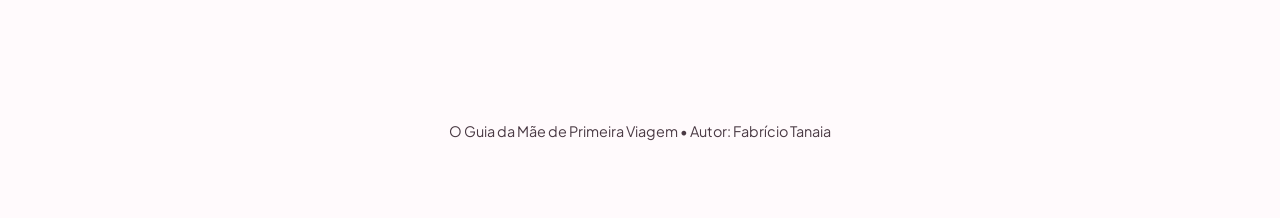
==== commit 76231247: "chore: refine hero supportive text" ====
--- a/index.html
+++ b/index.html
@@ -86,8 +86,8 @@
           <div class="trust-card reveal">
             <p class="trust-title">Você vai se sentir acolhida desde a primeira página</p>
             <p class="trust-text">
-              A presença visual da modelo reforça a sensação de calma, proteção e beleza real
-              da gestação.
+              Aqui você encontra um espaço acolhedor, com palavras simples e um ritmo leve
+              para ler com calma e se sentir mais confiante.
             </p>
           </div>
         </div>
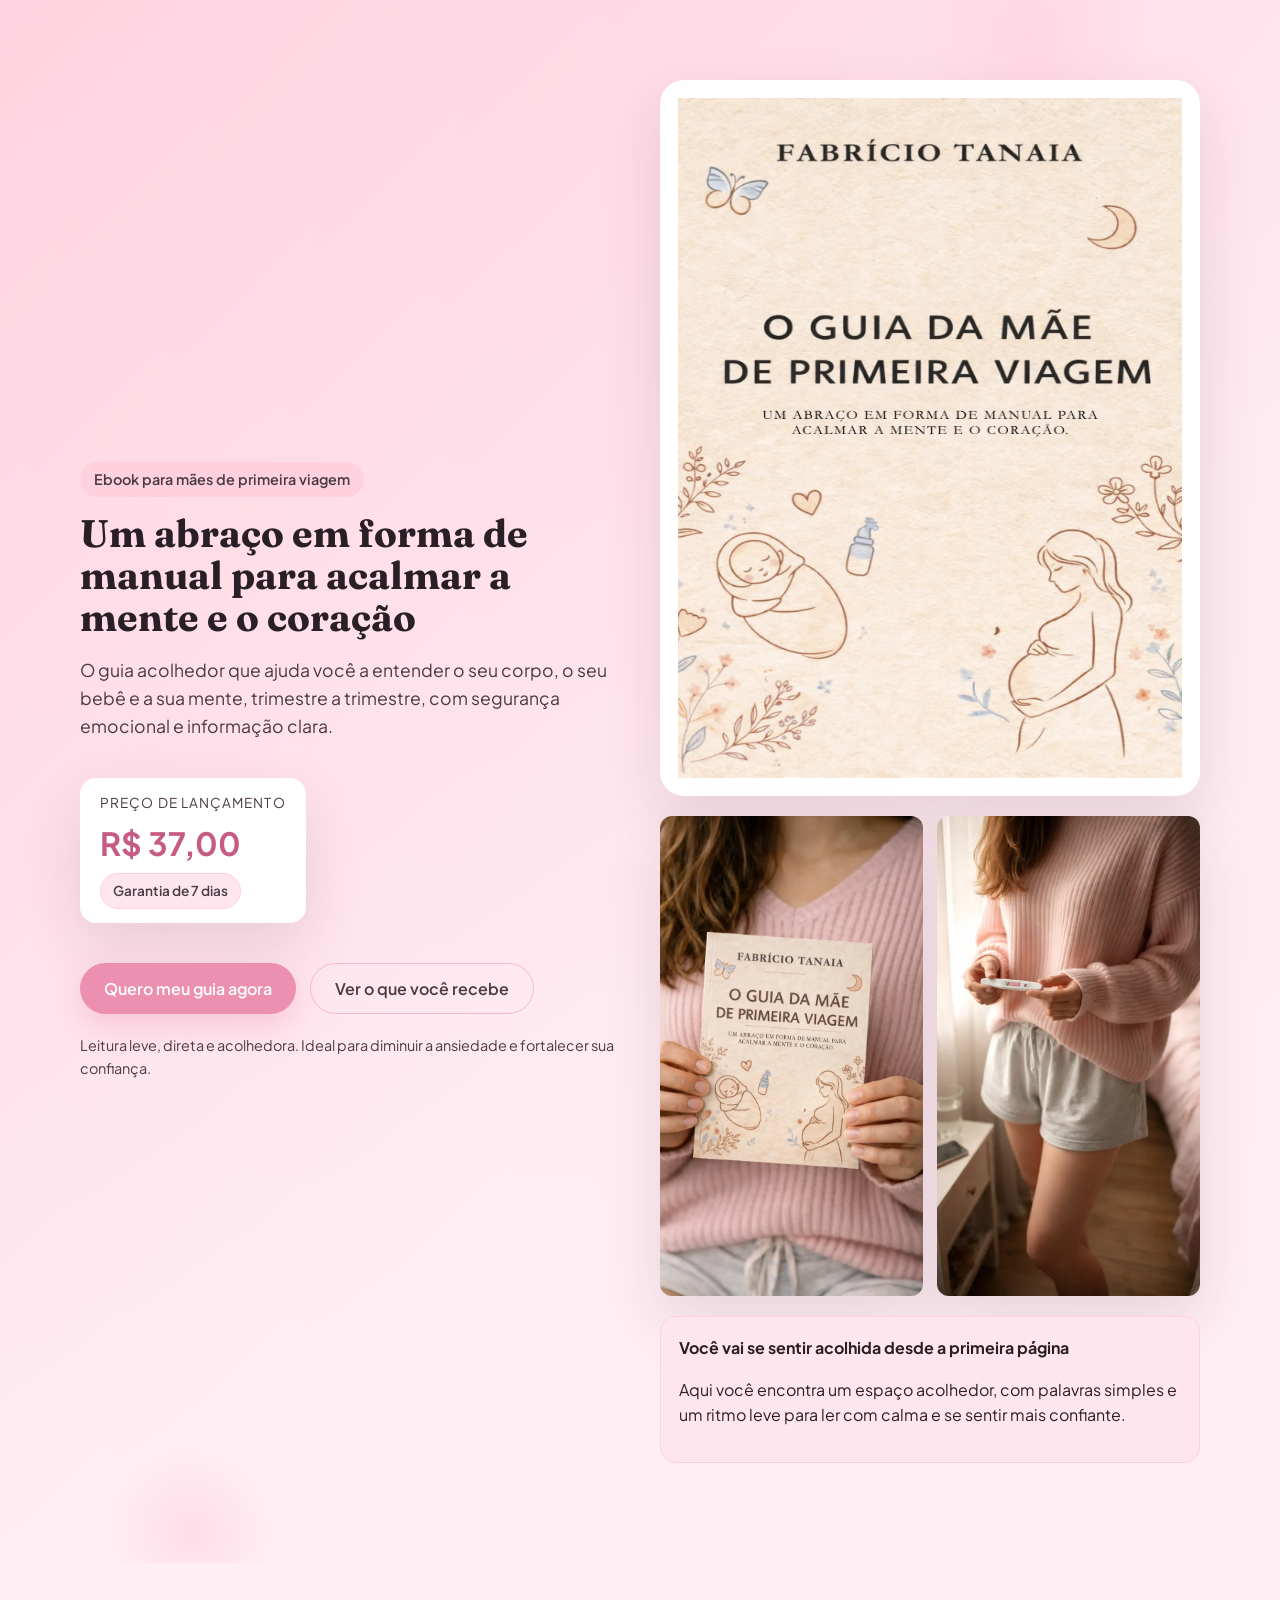
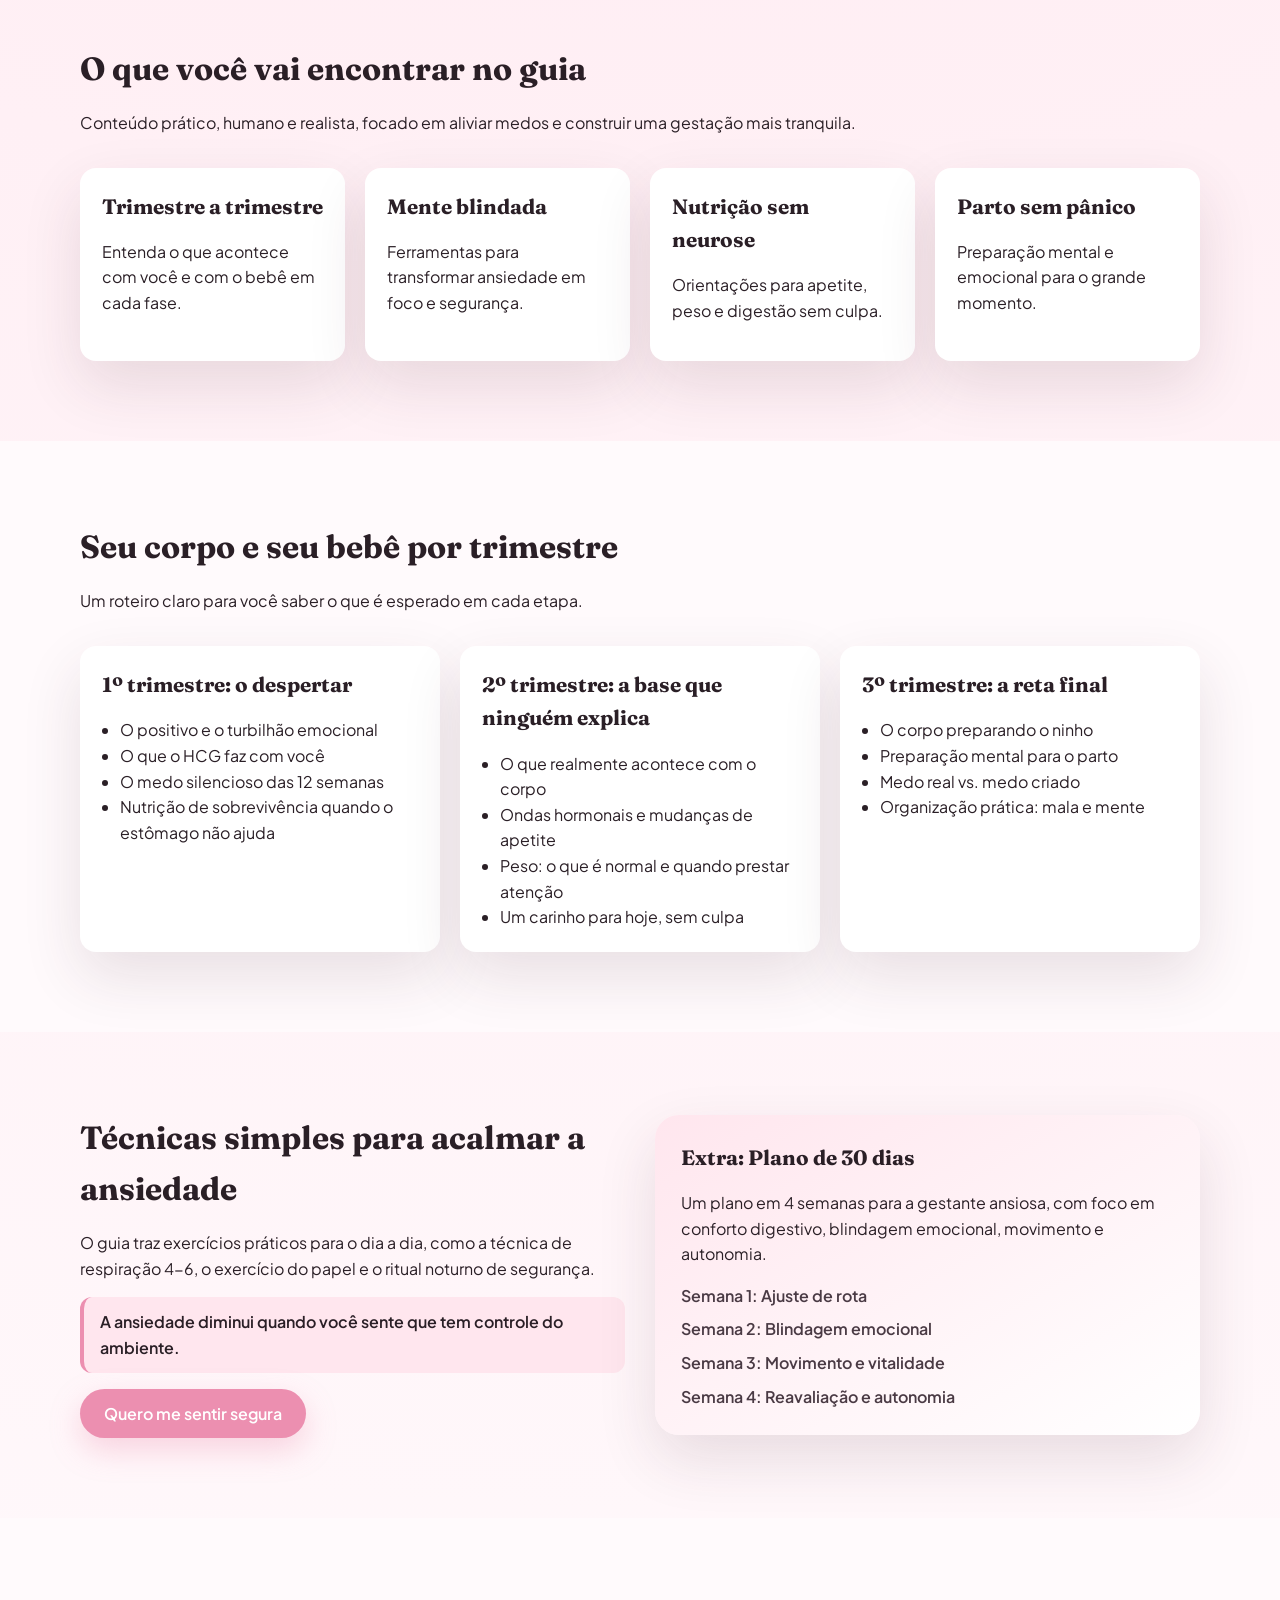
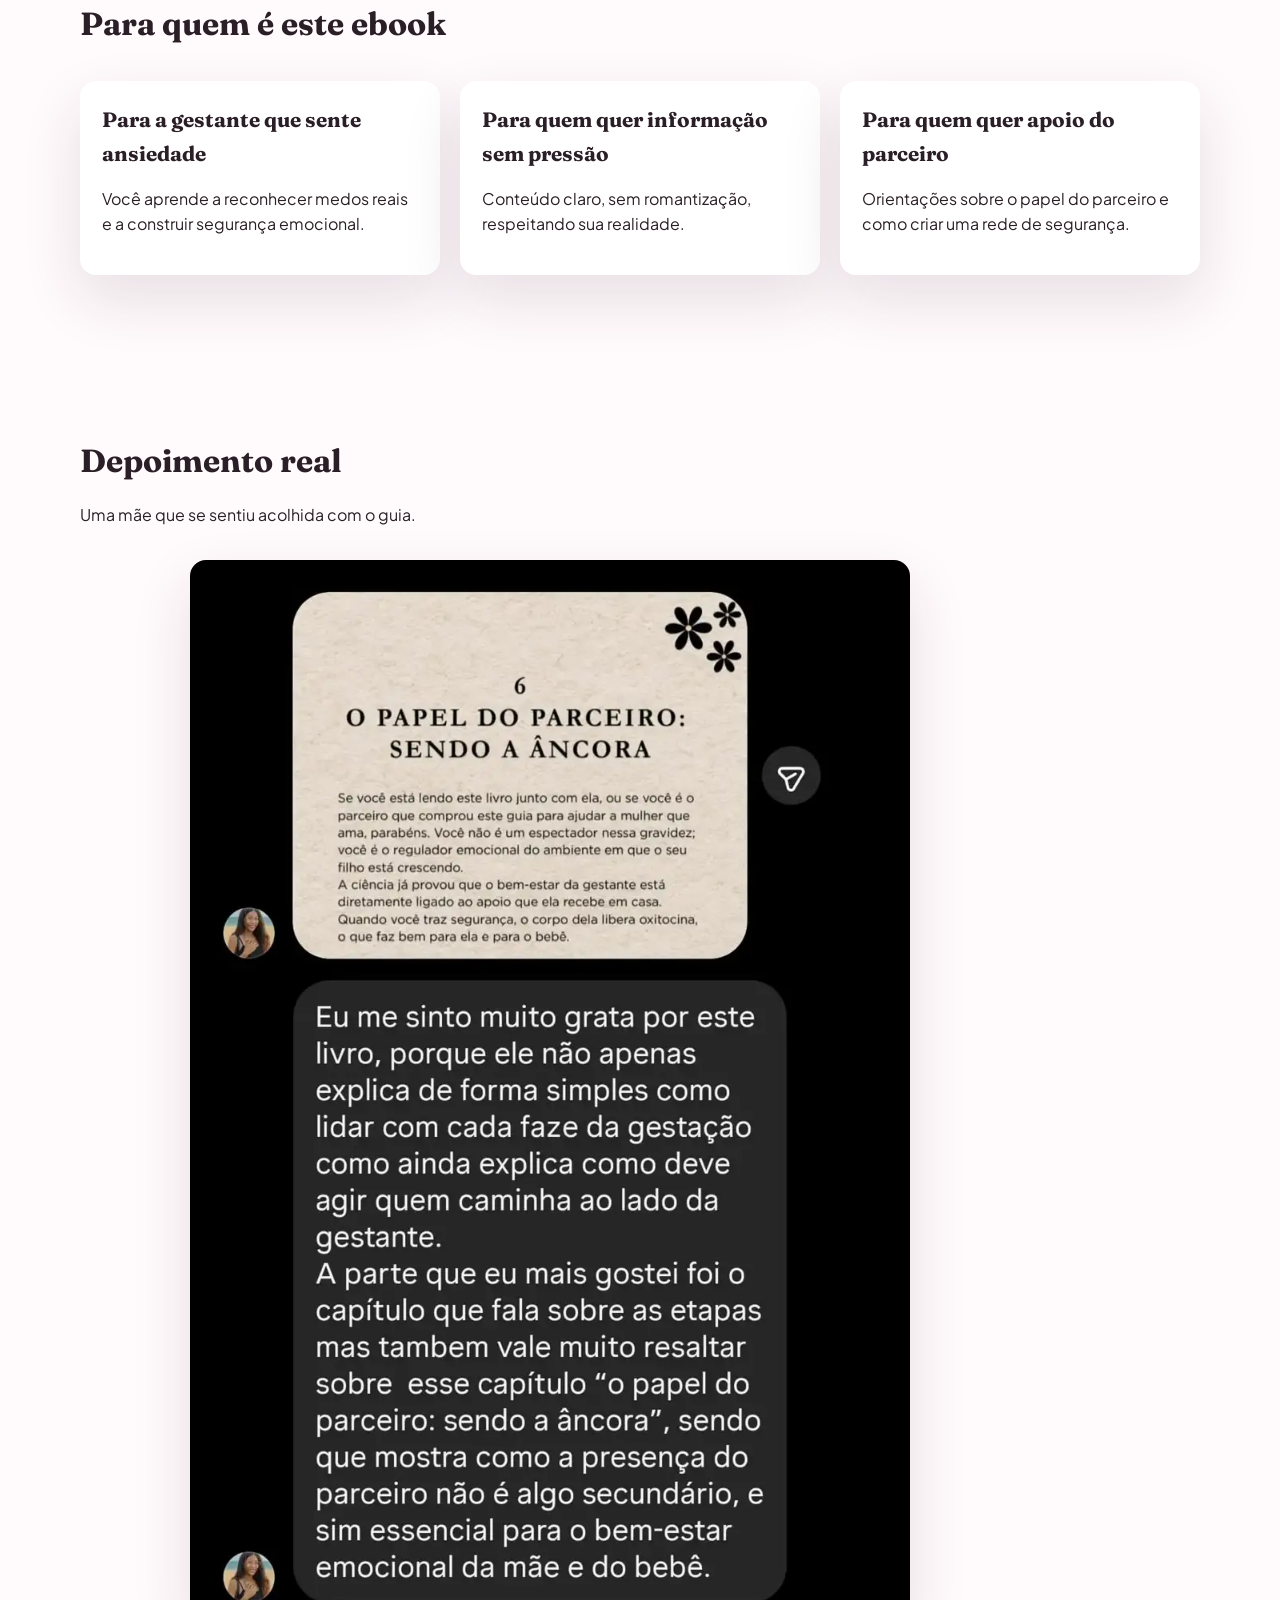
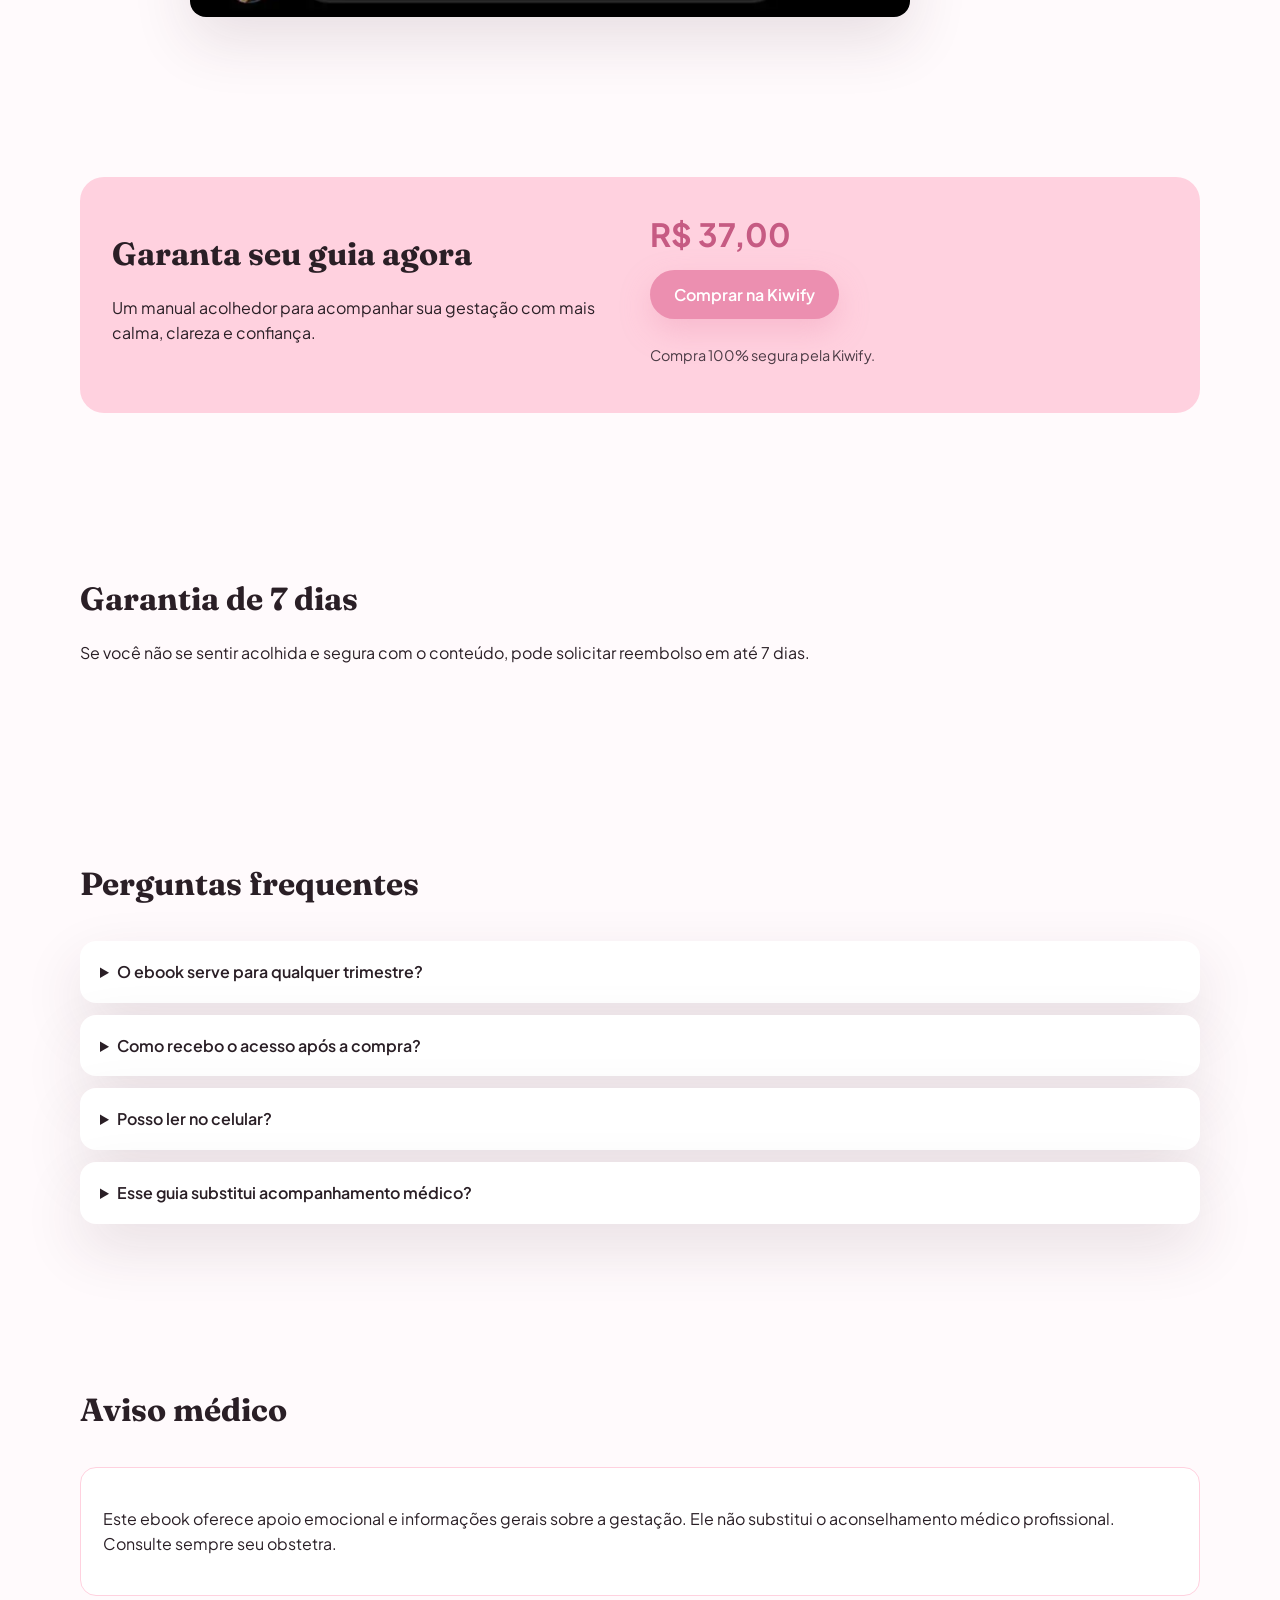
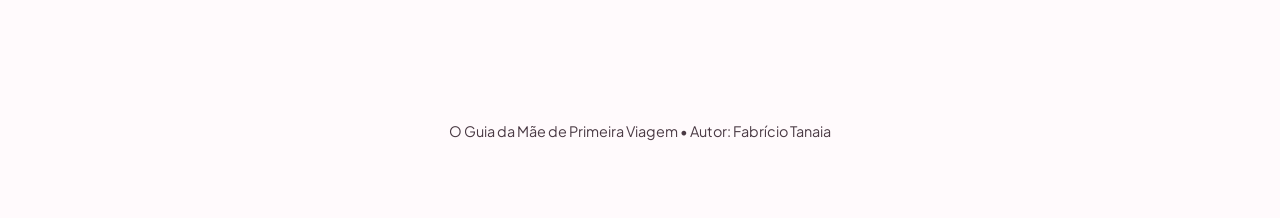
==== commit 5463670b: "chore: revert hero background" ====
--- a/index.html
+++ b/index.html
@@ -46,16 +46,13 @@
         </div>
         <div class="hero-visual reveal">
           <div class="cover-frame float">
-            <picture>
-              <source srcset="assets/capa-ebook.webp" type="image/webp" />
-              <img
-                src="assets/capa-ebook.webp"
-                alt="Capa do ebook O Guia da Mãe de Primeira Viagem"
-                width="520"
-                height="680"
-                decoding="async"
-              />
-            </picture>
+            <img
+              src="assets/capa-ebook.webp"
+              alt="Capa do ebook O Guia da Mãe de Primeira Viagem"
+              width="520"
+              height="680"
+              decoding="async"
+            />
           </div>
           <div class="hero-gallery">
             <picture>
--- a/styles.css
+++ b/styles.css
@@ -72,7 +72,7 @@
   position: absolute;
   inset: 0;
   background: linear-gradient(135deg, var(--pink-200), transparent 60%);
-  opacity: 0.8;
+  opacity: 0.9;
   z-index: 0;
 }
 
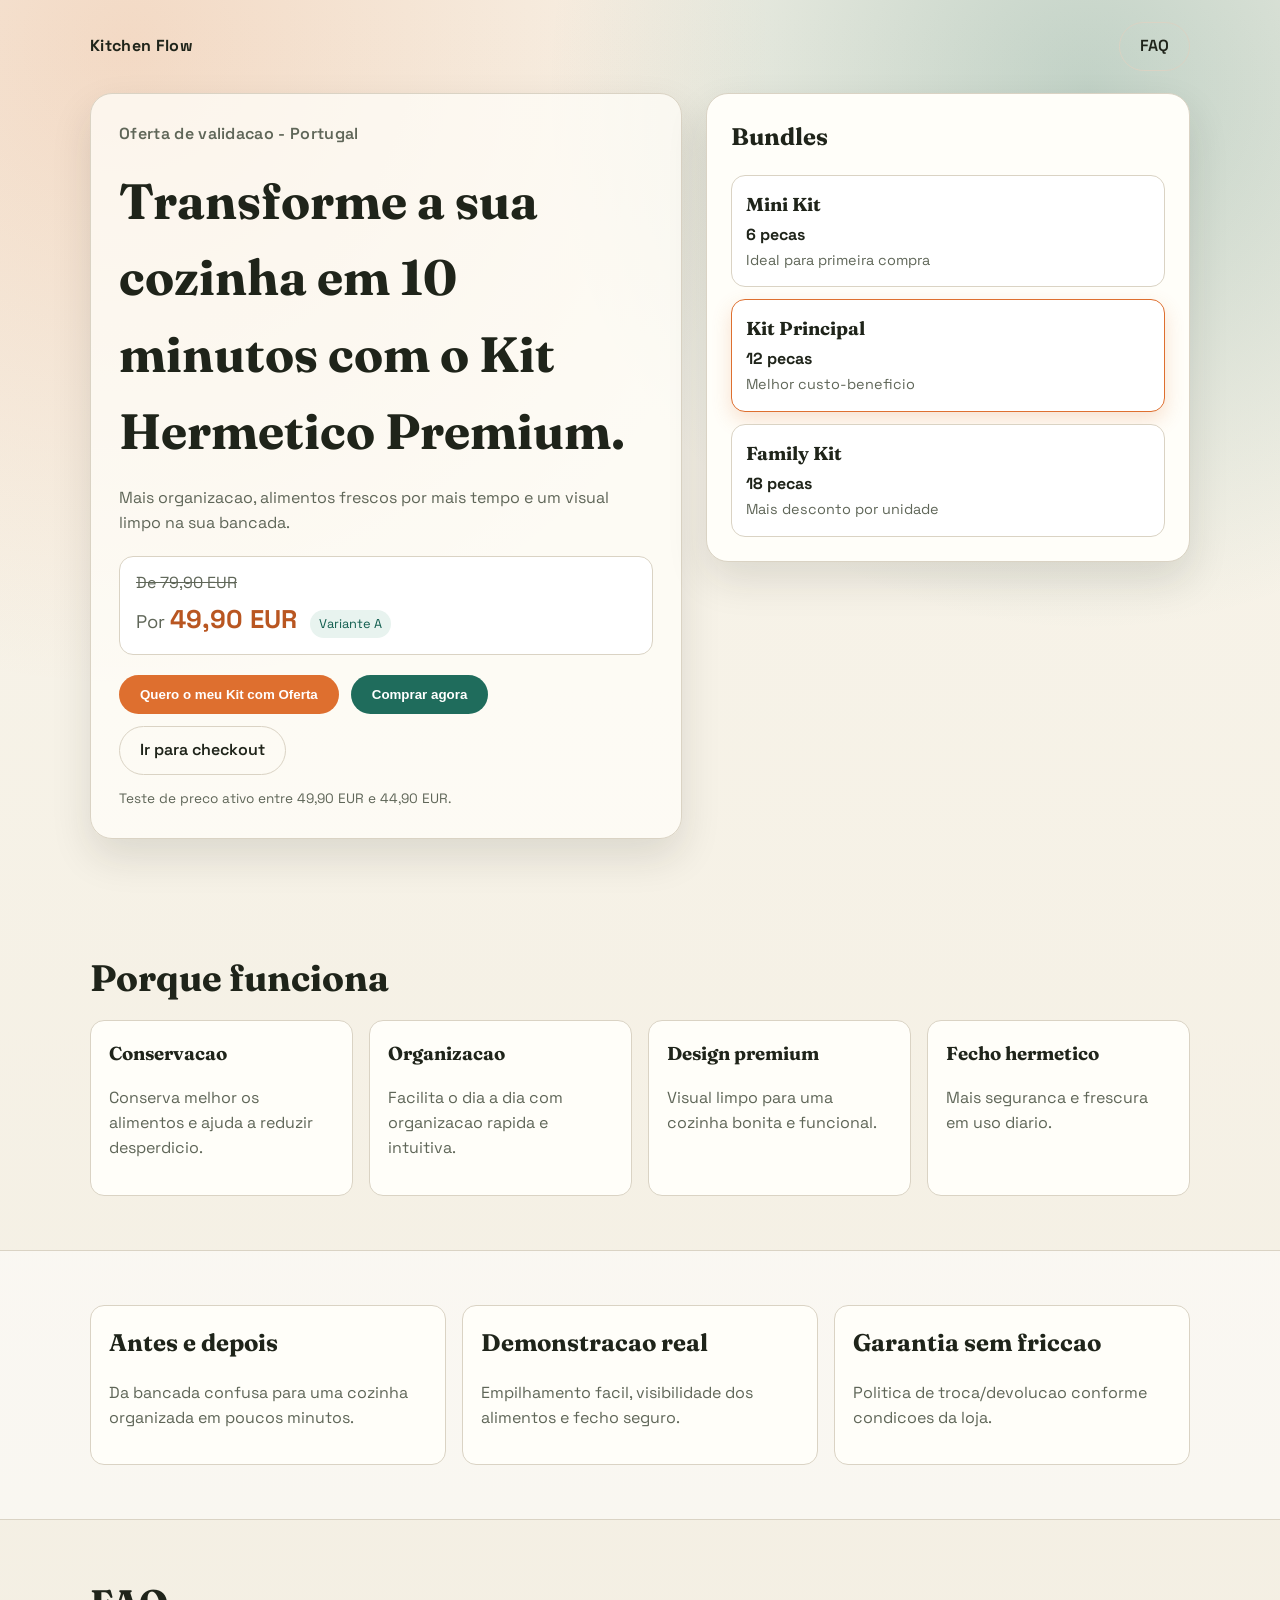
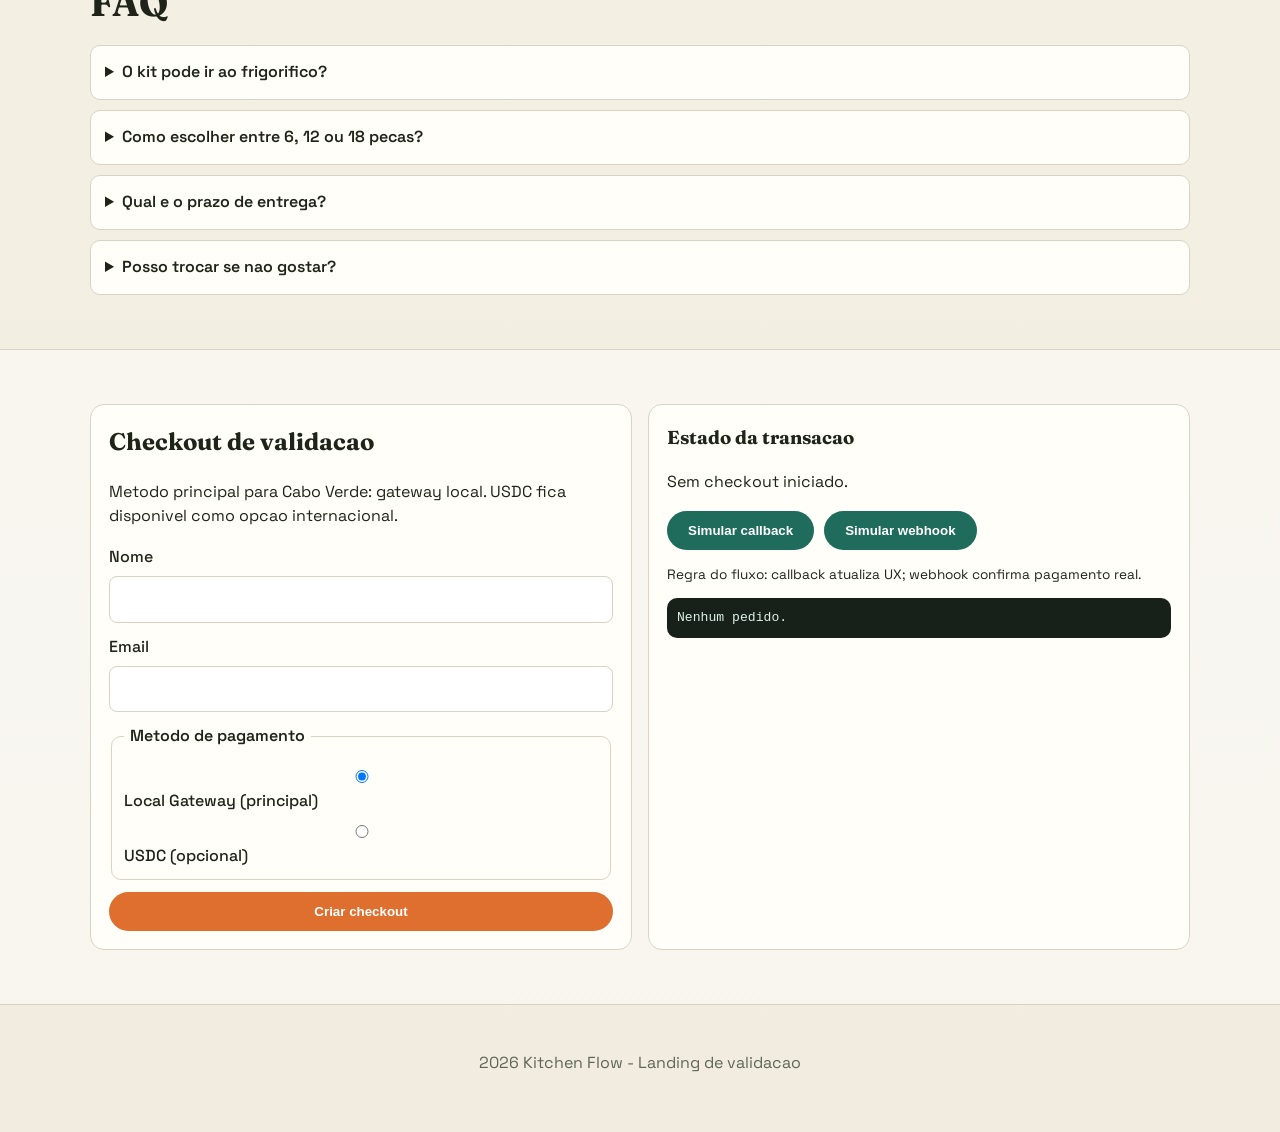
==== commit 7e15d25a: "feat(ecommerce): add PT landing, low-ticket variant, hybrid checkout and campaign launch pack" ====
--- a/index.html
+++ b/index.html
@@ -1,338 +1,192 @@
-﻿<!doctype html>
-<html lang="pt-BR">
+<!doctype html>
+<html lang="pt-PT">
   <head>
     <meta charset="utf-8" />
     <meta name="viewport" content="width=device-width, initial-scale=1" />
-    <title>O Guia da Mãe de Primeira Viagem</title>
+    <title>Kit Hermetico Premium | Oferta Especial</title>
     <meta
       name="description"
-      content="Um abraço em forma de manual para acalmar a mente e o coração na gravidez. Página de vendas do ebook O Guia da Mãe de Primeira Viagem."
+      content="Organize a sua cozinha em minutos e conserve os alimentos por mais tempo com o Kit Hermetico Premium."
     />
     <link rel="preconnect" href="https://fonts.googleapis.com" />
     <link rel="preconnect" href="https://fonts.gstatic.com" crossorigin />
     <link
-      href="https://fonts.googleapis.com/css2?family=Fraunces:opsz,wght@9..144,600;9..144,700&family=Plus+Jakarta+Sans:wght@400;500;600;700&display=swap"
+      href="https://fonts.googleapis.com/css2?family=Space+Grotesk:wght@400;500;600;700&family=Fraunces:opsz,wght@9..144,600;9..144,700&display=swap"
       rel="stylesheet"
     />
     <link rel="stylesheet" href="styles.css" />
   </head>
   <body>
-    <header class="hero">
-      <div class="hero-bg"></div>
-      <div class="float-shape shape-one"></div>
-      <div class="float-shape shape-two"></div>
-      <div class="container hero-grid">
-        <div class="hero-copy reveal">
-          <p class="badge">Ebook para mães de primeira viagem</p>
-          <h1>Um abraço em forma de manual para acalmar a mente e o coração</h1>
-          <p class="lead">
-            O guia acolhedor que ajuda você a entender o seu corpo, o seu bebê e a sua mente,
-            trimestre a trimestre, com segurança emocional e informação clara.
+    <header class="hero" id="topo">
+      <div class="gradient"></div>
+      <nav class="nav container">
+        <div class="brand">Kitchen Flow</div>
+        <a class="btn ghost" href="#faq">FAQ</a>
+      </nav>
+
+      <section class="container hero-grid">
+        <div class="hero-copy">
+          <p class="eyebrow">Oferta de validacao - Portugal</p>
+          <h1>Transforme a sua cozinha em 10 minutos com o Kit Hermetico Premium.</h1>
+          <p>
+            Mais organizacao, alimentos frescos por mais tempo e um visual limpo na sua bancada.
           </p>
-          <div class="price-box">
-            <span class="price-label">Preço de lançamento</span>
-            <span class="price">R$ 37,00</span>
-            <span class="guarantee-badge">Garantia de 7 dias</span>
-          </div>
-          <div class="cta-group">
-            <a class="btn primary" href="https://pay.kiwify.com.br/RiHKVCp" target="_blank" rel="noreferrer">
-              Quero meu guia agora
-            </a>
-            <a class="btn ghost" href="#conteudo">Ver o que você recebe</a>
-          </div>
-          <p class="micro">
-            Leitura leve, direta e acolhedora. Ideal para diminuir a ansiedade e fortalecer sua confiança.
-          </p>
-        </div>
-        <div class="hero-visual reveal">
-          <div class="cover-frame float">
-            <img
-              src="assets/capa-ebook.webp"
-              alt="Capa do ebook O Guia da Mãe de Primeira Viagem"
-              width="520"
-              height="680"
-              decoding="async"
-            />
-          </div>
-          <div class="hero-gallery">
-            <picture>
-              <source srcset="assets/modelos/modelo-2.webp" type="image/webp" />
-              <img
-                class="hero-photo"
-                src="assets/modelos/modelo-2.webp"
-                alt="Modelo gestante em pose suave com foco na barriga"
-                width="360"
-                height="480"
-                loading="lazy"
-                decoding="async"
-              />
-            </picture>
-            <picture>
-              <source srcset="assets/modelos/modelo-3.webp" type="image/webp" />
-              <img
-                class="hero-photo"
-                src="assets/modelos/modelo-3.webp"
-                alt="Modelo gestante com atmosfera de cuidado e tranquilidade"
-                width="360"
-                height="480"
-                loading="lazy"
-                decoding="async"
-              />
-            </picture>
-          </div>
-          <div class="trust-card reveal">
-            <p class="trust-title">Você vai se sentir acolhida desde a primeira página</p>
-            <p class="trust-text">
-              Aqui você encontra um espaço acolhedor, com palavras simples e um ritmo leve
-              para ler com calma e se sentir mais confiante.
+          <div class="price-box" aria-live="polite">
+            <p class="anchor" id="preco-ancora">De 79,90 EUR</p>
+            <p class="offer">
+              Por <strong id="preco-oferta">49,90 EUR</strong>
+              <span id="price-variant" class="variant-tag">Variante A</span>
             </p>
           </div>
+          <div class="cta-row">
+            <button class="btn primary" data-track="add_to_cart" type="button">Quero o meu Kit com Oferta</button>
+            <button class="btn soft" data-track="initiate_checkout" type="button">Comprar agora</button>
+            <a class="btn ghost" href="#checkout">Ir para checkout</a>
+          </div>
+          <p class="micro">Teste de preco ativo entre 49,90 EUR e 44,90 EUR.</p>
         </div>
-      </div>
+
+        <aside class="hero-card">
+          <h2>Bundles</h2>
+          <div class="bundle mini">
+            <h3>Mini Kit</h3>
+            <p>6 pecas</p>
+            <span>Ideal para primeira compra</span>
+          </div>
+          <div class="bundle featured" aria-label="Bundle principal">
+            <h3>Kit Principal</h3>
+            <p>12 pecas</p>
+            <span>Melhor custo-beneficio</span>
+          </div>
+          <div class="bundle family">
+            <h3>Family Kit</h3>
+            <p>18 pecas</p>
+            <span>Mais desconto por unidade</span>
+          </div>
+        </aside>
+      </section>
     </header>
 
     <main>
-      <section class="section" id="conteudo">
-        <div class="container">
-          <div class="section-head reveal">
-            <h2>O que você vai encontrar no guia</h2>
-            <p>
-              Conteúdo prático, humano e realista, focado em aliviar medos e construir
-              uma gestação mais tranquila.
-            </p>
-          </div>
-          <div class="grid cards">
-            <div class="card reveal">
-              <h3>Trimestre a trimestre</h3>
-              <p>Entenda o que acontece com você e com o bebê em cada fase.</p>
-            </div>
-            <div class="card reveal">
-              <h3>Mente blindada</h3>
-              <p>Ferramentas para transformar ansiedade em foco e segurança.</p>
-            </div>
-            <div class="card reveal">
-              <h3>Nutrição sem neurose</h3>
-              <p>Orientações para apetite, peso e digestão sem culpa.</p>
-            </div>
-            <div class="card reveal">
-              <h3>Parto sem pânico</h3>
-              <p>Preparação mental e emocional para o grande momento.</p>
-            </div>
-          </div>
+      <section class="section container">
+        <div class="section-head">
+          <h2>Porque funciona</h2>
+        </div>
+        <div class="cards">
+          <article class="card">
+            <h3>Conservacao</h3>
+            <p>Conserva melhor os alimentos e ajuda a reduzir desperdicio.</p>
+          </article>
+          <article class="card">
+            <h3>Organizacao</h3>
+            <p>Facilita o dia a dia com organizacao rapida e intuitiva.</p>
+          </article>
+          <article class="card">
+            <h3>Design premium</h3>
+            <p>Visual limpo para uma cozinha bonita e funcional.</p>
+          </article>
+          <article class="card">
+            <h3>Fecho hermetico</h3>
+            <p>Mais seguranca e frescura em uso diario.</p>
+          </article>
         </div>
       </section>
 
-      <section class="section soft">
-        <div class="container">
-          <div class="section-head reveal">
-            <h2>Seu corpo e seu bebê por trimestre</h2>
-            <p>Um roteiro claro para você saber o que é esperado em cada etapa.</p>
-          </div>
-          <div class="grid trimester">
-            <div class="card reveal">
-              <h3>1º trimestre: o despertar</h3>
-              <ul>
-                <li>O positivo e o turbilhão emocional</li>
-                <li>O que o HCG faz com você</li>
-                <li>O medo silencioso das 12 semanas</li>
-                <li>Nutrição de sobrevivência quando o estômago não ajuda</li>
-              </ul>
-            </div>
-            <div class="card reveal">
-              <h3>2º trimestre: a base que ninguém explica</h3>
-              <ul>
-                <li>O que realmente acontece com o corpo</li>
-                <li>Ondas hormonais e mudanças de apetite</li>
-                <li>Peso: o que é normal e quando prestar atenção</li>
-                <li>Um carinho para hoje, sem culpa</li>
-              </ul>
-            </div>
-            <div class="card reveal">
-              <h3>3º trimestre: a reta final</h3>
-              <ul>
-                <li>O corpo preparando o ninho</li>
-                <li>Preparação mental para o parto</li>
-                <li>Medo real vs. medo criado</li>
-                <li>Organização prática: mala e mente</li>
-              </ul>
-            </div>
-          </div>
+      <section class="section alt">
+        <div class="container trust-grid">
+          <article class="trust-card">
+            <h2>Antes e depois</h2>
+            <p>Da bancada confusa para uma cozinha organizada em poucos minutos.</p>
+          </article>
+          <article class="trust-card">
+            <h2>Demonstracao real</h2>
+            <p>Empilhamento facil, visibilidade dos alimentos e fecho seguro.</p>
+          </article>
+          <article class="trust-card">
+            <h2>Garantia sem friccao</h2>
+            <p>Politica de troca/devolucao conforme condicoes da loja.</p>
+          </article>
         </div>
       </section>
 
-      <section class="section">
-        <div class="container">
-          <div class="split">
-            <div class="reveal">
-              <h2>Técnicas simples para acalmar a ansiedade</h2>
-              <p>
-                O guia traz exercícios práticos para o dia a dia, como a técnica de respiração 4-6,
-                o exercício do papel e o ritual noturno de segurança.
-              </p>
-              <p class="highlight">
-                A ansiedade diminui quando você sente que tem controle do ambiente.
-              </p>
-              <a class="btn primary" href="https://pay.kiwify.com.br/RiHKVCp" target="_blank" rel="noreferrer">
-                Quero me sentir segura
-              </a>
-            </div>
-            <div class="note-card reveal">
-              <h3>Extra: Plano de 30 dias</h3>
-              <p>
-                Um plano em 4 semanas para a gestante ansiosa, com foco em conforto digestivo,
-                blindagem emocional, movimento e autonomia.
-              </p>
-              <div class="week-list">
-                <span>Semana 1: Ajuste de rota</span>
-                <span>Semana 2: Blindagem emocional</span>
-                <span>Semana 3: Movimento e vitalidade</span>
-                <span>Semana 4: Reavaliação e autonomia</span>
-              </div>
-            </div>
-          </div>
+      <section class="section container" id="faq">
+        <div class="section-head">
+          <h2>FAQ</h2>
+        </div>
+        <div class="faq">
+          <details>
+            <summary>O kit pode ir ao frigorifico?</summary>
+            <p>Sim, o kit foi pensado para uso diario e organizacao segura dos alimentos.</p>
+          </details>
+          <details>
+            <summary>Como escolher entre 6, 12 ou 18 pecas?</summary>
+            <p>A maioria das pessoas comeca no Kit 12 pecas pelo melhor equilibrio entre valor e utilidade.</p>
+          </details>
+          <details>
+            <summary>Qual e o prazo de entrega?</summary>
+            <p>O prazo e informado no checkout e na confirmacao do pedido.</p>
+          </details>
+          <details>
+            <summary>Posso trocar se nao gostar?</summary>
+            <p>Sim, aplicamos politica de troca/devolucao conforme condicoes da loja.</p>
+          </details>
         </div>
       </section>
 
-      <section class="section soft">
-        <div class="container">
-          <div class="section-head reveal">
-            <h2>Para quem é este ebook</h2>
-          </div>
-          <div class="grid cards">
-            <div class="card reveal">
-              <h3>Para a gestante que sente ansiedade</h3>
-              <p>Você aprende a reconhecer medos reais e a construir segurança emocional.</p>
+      <section class="section alt" id="checkout">
+        <div class="container checkout-grid">
+          <article class="checkout-card">
+            <h2>Checkout de validacao</h2>
+            <p>
+              Metodo principal para Cabo Verde: gateway local.
+              USDC fica disponivel como opcao internacional.
+            </p>
+            <form id="checkout-form" class="checkout-form">
+              <label>
+                Nome
+                <input type="text" name="customerName" required />
+              </label>
+              <label>
+                Email
+                <input type="email" name="customerEmail" required />
+              </label>
+              <fieldset>
+                <legend>Metodo de pagamento</legend>
+                <label class="radio-line">
+                  <input type="radio" name="paymentMethod" value="local_gateway" checked />
+                  Local Gateway (principal)
+                </label>
+                <label class="radio-line">
+                  <input type="radio" name="paymentMethod" value="usdc" />
+                  USDC (opcional)
+                </label>
+              </fieldset>
+              <button class="btn primary" type="submit">Criar checkout</button>
+            </form>
+          </article>
+
+          <article class="checkout-card">
+            <h3>Estado da transacao</h3>
+            <p id="order-status">Sem checkout iniciado.</p>
+            <div class="checkout-actions">
+              <button class="btn soft" type="button" id="callback-btn" disabled>Simular callback</button>
+              <button class="btn soft" type="button" id="webhook-btn" disabled>Simular webhook</button>
             </div>
-            <div class="card reveal">
-              <h3>Para quem quer informação sem pressão</h3>
-              <p>Conteúdo claro, sem romantização, respeitando sua realidade.</p>
-            </div>
-            <div class="card reveal">
-              <h3>Para quem quer apoio do parceiro</h3>
-              <p>Orientações sobre o papel do parceiro e como criar uma rede de segurança.</p>
-            </div>
-          </div>
-        </div>
-      </section>
-
-      <section class="section">
-        <div class="container">
-          <div class="section-head reveal">
-            <h2>Depoimento real</h2>
-            <p>Uma mãe que se sentiu acolhida com o guia.</p>
-          </div>
-          <div class="testimonial reveal">
-            <picture>
-              <source srcset="assets/depoimento.webp" type="image/webp" />
-              <img
-                src="assets/depoimento.webp"
-                alt="Depoimento de gestante sobre o guia"
-                loading="lazy"
-                decoding="async"
-              />
-            </picture>
-          </div>
-        </div>
-      </section>
-
-      <section class="section" id="comprar">
-        <div class="container cta-panel reveal">
-          <div>
-            <h2>Garanta seu guia agora</h2>
-            <p>
-              Um manual acolhedor para acompanhar sua gestação com mais calma, clareza e confiança.
+            <p class="micro">
+              Regra do fluxo: callback atualiza UX; webhook confirma pagamento real.
             </p>
-          </div>
-          <div class="cta-right">
-            <span class="price">R$ 37,00</span>
-            <a class="btn primary" href="https://pay.kiwify.com.br/RiHKVCp" target="_blank" rel="noreferrer">
-              Comprar na Kiwify
-            </a>
-            <p class="micro">Compra 100% segura pela Kiwify.</p>
-          </div>
-        </div>
-      </section>
-
-      <section class="section soft">
-        <div class="container">
-          <div class="section-head reveal">
-            <h2>Garantia de 7 dias</h2>
-            <p>
-              Se você não se sentir acolhida e segura com o conteúdo, pode solicitar reembolso em até 7 dias.
-            </p>
-          </div>
-        </div>
-      </section>
-
-      <section class="section">
-        <div class="container">
-          <div class="section-head reveal">
-            <h2>Perguntas frequentes</h2>
-          </div>
-          <div class="faq">
-            <details class="faq-item reveal">
-              <summary>O ebook serve para qualquer trimestre?</summary>
-              <p>
-                Sim. O conteúdo está organizado por trimestre e você pode começar
-                exatamente na fase em que está.
-              </p>
-            </details>
-            <details class="faq-item reveal">
-              <summary>Como recebo o acesso após a compra?</summary>
-              <p>
-                O acesso é digital e você recebe o ebook logo após a confirmação do pagamento.
-              </p>
-            </details>
-            <details class="faq-item reveal">
-              <summary>Posso ler no celular?</summary>
-              <p>
-                Sim. O ebook pode ser lido no celular, tablet ou computador.
-              </p>
-            </details>
-            <details class="faq-item reveal">
-              <summary>Esse guia substitui acompanhamento médico?</summary>
-              <p>
-                Não. Ele oferece apoio emocional e informações gerais, mas não substitui o acompanhamento profissional.
-              </p>
-            </details>
-          </div>
-        </div>
-      </section>
-
-      <section class="section soft">
-        <div class="container">
-          <div class="section-head reveal">
-            <h2>Aviso médico</h2>
-          </div>
-          <div class="disclaimer reveal">
-            <p>
-              Este ebook oferece apoio emocional e informações gerais sobre a gestação. Ele não substitui
-              o aconselhamento médico profissional. Consulte sempre seu obstetra.
-            </p>
-          </div>
+            <pre id="order-debug" class="order-debug">Nenhum pedido.</pre>
+          </article>
         </div>
       </section>
     </main>
 
     <footer class="footer">
       <div class="container">
-        <p>O Guia da Mãe de Primeira Viagem • Autor: Fabrício Tanaia</p>
+        <p>2026 Kitchen Flow - Landing de validacao</p>
       </div>
     </footer>
-    <script>
-      const reveals = document.querySelectorAll(".reveal");
-      const observer = new IntersectionObserver(
-        (entries) => {
-          entries.forEach((entry) => {
-            if (entry.isIntersecting) {
-              entry.target.classList.add("is-visible");
-              observer.unobserve(entry.target);
-            }
-          });
-        },
-        { threshold: 0.2 }
-      );
-      reveals.forEach((el) => observer.observe(el));
-    </script>
+
+    <script src="scripts.js"></script>
   </body>
 </html>
--- a/styles.css
+++ b/styles.css
@@ -1,448 +1,348 @@
 :root {
-  --pink-100: #ffe6ee;
-  --pink-200: #ffd1df;
-  --pink-300: #f7b8cc;
-  --pink-400: #ec8fb0;
-  --pink-600: #c65b83;
-  --ink-900: #2a1f26;
-  --ink-700: #4a3a44;
-  --cream: #fffafc;
-  --white: #ffffff;
-  --shadow: 0 24px 60px rgba(68, 36, 52, 0.12);
-  --radius-lg: 24px;
-  --radius-md: 16px;
-  --radius-sm: 12px;
-}
-
-*,
-*::before,
-*::after {
+  --bg: #f6f2e8;
+  --surface: #fffef9;
+  --text: #1f241a;
+  --muted: #5f6658;
+  --primary: #de6f2f;
+  --primary-dark: #b95621;
+  --accent: #1f6c5c;
+  --border: #dad3c4;
+  --shadow: 0 18px 40px rgba(31, 36, 26, 0.12);
+  --radius-lg: 22px;
+  --radius-md: 14px;
+  --radius-sm: 10px;
+}
+
+* {
   box-sizing: border-box;
 }
 
 body {
   margin: 0;
-  font-family: "Plus Jakarta Sans", "Segoe UI", sans-serif;
-  color: var(--ink-900);
-  background: radial-gradient(circle at top, var(--pink-100), var(--cream) 55%);
-  line-height: 1.6;
-}
-
-img {
-  max-width: 100%;
-  display: block;
-}
-
-.container {
-  width: min(1120px, 90vw);
-  margin: 0 auto;
-}
-
-.hero {
-  position: relative;
-  overflow: hidden;
-  padding: 80px 0 100px;
-}
-
-.float-shape {
-  position: absolute;
-  border-radius: 50%;
-  opacity: 0.6;
-  background: radial-gradient(circle, var(--pink-200), transparent 70%);
-  animation: drift 12s ease-in-out infinite;
-  z-index: 0;
-}
-
-.shape-one {
-  width: 240px;
-  height: 240px;
-  top: -80px;
-  right: 10%;
-}
-
-.shape-two {
-  width: 180px;
-  height: 180px;
-  bottom: -60px;
-  left: 8%;
-  animation-delay: 1.4s;
-}
-
-.hero-bg {
-  position: absolute;
-  inset: 0;
-  background: linear-gradient(135deg, var(--pink-200), transparent 60%);
-  opacity: 0.9;
-  z-index: 0;
-}
-
-.hero-grid {
-  position: relative;
-  z-index: 1;
-  display: grid;
-  gap: 40px;
-  grid-template-columns: repeat(auto-fit, minmax(280px, 1fr));
-  align-items: center;
-}
-
-.badge {
-  display: inline-flex;
-  padding: 6px 14px;
-  border-radius: 999px;
-  background: var(--pink-200);
-  color: var(--ink-700);
-  font-weight: 600;
-  font-size: 0.9rem;
+  font-family: 'Space Grotesk', sans-serif;
+  color: var(--text);
+  background: linear-gradient(180deg, #f8f4ea 0%, #f1ecdf 100%);
+  line-height: 1.55;
 }
 
 h1,
 h2,
 h3 {
-  font-family: "Fraunces", "Times New Roman", serif;
-  margin: 0 0 16px;
-  color: var(--ink-900);
-}
-
-h1 {
-  font-size: clamp(2.2rem, 3vw, 3.4rem);
-  line-height: 1.1;
-}
-
-h2 {
-  font-size: clamp(1.8rem, 2.5vw, 2.6rem);
-}
-
-h3 {
-  font-size: 1.3rem;
-}
-
-.lead {
-  font-size: 1.1rem;
-  color: var(--ink-700);
+  font-family: 'Fraunces', serif;
+  margin-top: 0;
+}
+
+.container {
+  width: min(1100px, 92vw);
+  margin: 0 auto;
+}
+
+.hero {
+  position: relative;
+  padding-bottom: 56px;
+}
+
+.gradient {
+  position: absolute;
+  inset: 0;
+  background:
+    radial-gradient(circle at 85% 10%, rgba(31, 108, 92, 0.25), transparent 40%),
+    radial-gradient(circle at 10% 5%, rgba(222, 111, 47, 0.2), transparent 45%);
+  pointer-events: none;
+}
+
+.nav {
+  display: flex;
+  justify-content: space-between;
+  align-items: center;
+  padding: 22px 0;
+  position: relative;
+}
+
+.brand {
+  font-weight: 700;
+  letter-spacing: 0.02em;
+}
+
+.hero-grid {
+  display: grid;
+  grid-template-columns: 1.1fr 0.9fr;
+  gap: 24px;
+  align-items: start;
+  position: relative;
+}
+
+.hero-copy {
+  background: rgba(255, 254, 249, 0.75);
+  border: 1px solid var(--border);
+  border-radius: var(--radius-lg);
+  padding: 28px;
+  box-shadow: var(--shadow);
+}
+
+.eyebrow {
+  color: var(--accent);
+  font-weight: 600;
+  letter-spacing: 0.02em;
+  margin-top: 0;
+}
+
+.hero-copy h1 {
+  font-size: clamp(2rem, 4vw, 3.1rem);
+  margin-bottom: 10px;
+}
+
+.hero-copy p {
+  color: var(--muted);
 }
 
 .price-box {
   margin: 20px 0;
-  background: var(--white);
-  padding: 14px 20px;
+  padding: 14px 16px;
   border-radius: var(--radius-md);
-  box-shadow: var(--shadow);
-  display: inline-flex;
-  flex-direction: column;
-  gap: 4px;
-}
-
-.price-label {
-  font-size: 0.85rem;
-  text-transform: uppercase;
-  letter-spacing: 0.08em;
-  color: var(--ink-700);
-}
-
-.price {
-  font-size: 2rem;
-  font-weight: 700;
-  color: var(--pink-600);
-}
-
-.guarantee-badge {
-  align-self: flex-start;
-  padding: 6px 12px;
+  background: #fff;
+  border: 1px solid var(--border);
+}
+
+.anchor {
+  margin: 0 0 5px;
+  text-decoration: line-through;
+  color: #8e8a80;
+}
+
+.offer {
+  margin: 0;
+  font-size: 1.15rem;
+  color: var(--text);
+}
+
+.offer strong {
+  color: var(--primary-dark);
+  font-size: 1.6rem;
+}
+
+.variant-tag {
+  display: inline-block;
+  margin-left: 8px;
+  font-size: 0.8rem;
+  background: #e8f3ef;
+  color: #0f5c4d;
+  padding: 4px 9px;
   border-radius: 999px;
-  background: var(--pink-100);
-  color: var(--ink-700);
-  font-size: 0.85rem;
-  font-weight: 600;
-  border: 1px solid var(--pink-200);
-}
-
-.cta-group {
+}
+
+.cta-row {
   display: flex;
   flex-wrap: wrap;
-  gap: 14px;
-  margin: 20px 0;
+  gap: 12px;
+  margin-top: 16px;
 }
 
 .btn {
-  display: inline-flex;
-  align-items: center;
-  justify-content: center;
-  padding: 12px 24px;
+  border: 1px solid transparent;
   border-radius: 999px;
-  text-decoration: none;
-  font-weight: 600;
-  transition: transform 0.2s ease, box-shadow 0.2s ease;
-}
-
-.btn.primary {
-  background: var(--pink-400);
-  color: var(--white);
-  box-shadow: 0 12px 30px rgba(236, 143, 176, 0.35);
-}
-
-.btn.ghost {
-  border: 1px solid var(--pink-300);
-  color: var(--ink-700);
-  background: transparent;
-}
-
-.btn:hover {
-  transform: translateY(-2px);
-}
-
-.micro {
-  font-size: 0.9rem;
-  color: var(--ink-700);
-}
-
-.hero-visual {
-  display: grid;
-  gap: 20px;
-  justify-items: center;
-}
-
-.hero-gallery {
-  display: grid;
-  grid-template-columns: repeat(auto-fit, minmax(140px, 1fr));
-  gap: 14px;
-  width: 100%;
-}
-
-.hero-photo {
-  width: 100%;
-  aspect-ratio: 3 / 4;
-  object-fit: cover;
-  border-radius: var(--radius-sm);
-  box-shadow: var(--shadow);
-  animation: float 7s ease-in-out infinite;
-}
-
-.hero-photo:nth-child(2) {
-  animation-delay: 1s;
-}
-
-.hero-photo:nth-child(3) {
-  animation-delay: 2s;
-}
-
-.cover-frame {
-  padding: 18px;
-  border-radius: var(--radius-lg);
-  background: var(--white);
-  box-shadow: var(--shadow);
-}
-
-.float {
-  animation: float 6s ease-in-out infinite;
-}
-
-.trust-card {
-  background: var(--pink-100);
-  padding: 18px;
-  border-radius: var(--radius-md);
-  border: 1px solid var(--pink-200);
-}
-
-.trust-title {
-  font-weight: 700;
-  margin: 0 0 6px;
-}
-
-.section {
-  padding: 80px 0;
-}
-
-.section.soft {
-  background: var(--cream);
-}
-
-.section-head {
-  margin-bottom: 32px;
-}
-
-.grid {
-  display: grid;
-  gap: 20px;
-}
-
-.grid.cards {
-  grid-template-columns: repeat(auto-fit, minmax(220px, 1fr));
-}
-
-.card {
-  background: var(--white);
-  padding: 22px;
-  border-radius: var(--radius-md);
-  box-shadow: var(--shadow);
-}
-
-.card ul {
-  padding-left: 18px;
-  margin: 12px 0 0;
-}
-
-.trimester {
-  grid-template-columns: repeat(auto-fit, minmax(260px, 1fr));
-}
-
-
-.split {
-  display: grid;
-  gap: 30px;
-  grid-template-columns: repeat(auto-fit, minmax(260px, 1fr));
-  align-items: center;
-}
-
-.note-card {
-  background: linear-gradient(150deg, var(--pink-100), var(--white));
-  padding: 26px;
-  border-radius: var(--radius-lg);
-  box-shadow: var(--shadow);
-}
-
-.week-list {
-  display: grid;
-  gap: 8px;
-  margin-top: 12px;
-  font-weight: 600;
-  color: var(--ink-700);
-}
-
-.highlight {
-  padding: 12px 16px;
-  border-left: 4px solid var(--pink-400);
-  background: var(--pink-100);
-  border-radius: var(--radius-sm);
-  font-weight: 600;
-}
-
-.cta-panel {
-  display: grid;
-  gap: 20px;
-  grid-template-columns: repeat(auto-fit, minmax(240px, 1fr));
-  align-items: center;
-  background: var(--pink-200);
-  padding: 32px;
-  border-radius: var(--radius-lg);
-}
-
-.cta-right {
-  display: grid;
-  gap: 10px;
-  justify-items: start;
-}
-
-.disclaimer {
-  background: var(--white);
-  padding: 22px;
-  border-radius: var(--radius-md);
-  border: 1px solid var(--pink-200);
-}
-
-.testimonial {
-  display: grid;
-  place-items: center;
-}
-
-.testimonial img {
-  max-width: min(720px, 100%);
-  border-radius: var(--radius-md);
-  box-shadow: var(--shadow);
-}
-
-.faq {
-  display: grid;
-  gap: 12px;
-}
-
-.faq-item {
-  background: var(--white);
-  padding: 18px 20px;
-  border-radius: var(--radius-md);
-  box-shadow: var(--shadow);
-}
-
-.faq-item summary {
+  padding: 11px 20px;
   font-weight: 600;
   cursor: pointer;
-}
-
-.faq-item p {
-  margin: 12px 0 0;
-  color: var(--ink-700);
-}
-
-.reveal {
-  opacity: 0;
-  transform: translateY(24px);
-  transition: opacity 0.6s ease, transform 0.6s ease;
-}
-
-.reveal.is-visible {
-  opacity: 1;
-  transform: translateY(0);
-}
-
-@keyframes float {
-  0% {
-    transform: translateY(0);
+  transition: transform 0.2s ease, background-color 0.2s ease;
+}
+
+.btn:hover {
+  transform: translateY(-1px);
+}
+
+.btn.primary {
+  background: var(--primary);
+  color: #fff;
+}
+
+.btn.primary:hover {
+  background: var(--primary-dark);
+}
+
+.btn.soft {
+  background: #1f6c5c;
+  color: #fff;
+}
+
+.btn.ghost {
+  color: var(--text);
+  border-color: var(--border);
+  text-decoration: none;
+}
+
+.micro {
+  font-size: 0.85rem;
+  margin-bottom: 0;
+}
+
+.hero-card {
+  background: var(--surface);
+  border: 1px solid var(--border);
+  border-radius: var(--radius-lg);
+  padding: 24px;
+  box-shadow: var(--shadow);
+}
+
+.bundle {
+  border: 1px solid var(--border);
+  border-radius: var(--radius-md);
+  padding: 14px;
+  margin-top: 12px;
+  background: #fff;
+}
+
+.bundle h3 {
+  margin-bottom: 4px;
+}
+
+.bundle p {
+  margin: 0;
+  font-weight: 700;
+}
+
+.bundle span {
+  color: var(--muted);
+  font-size: 0.9rem;
+}
+
+.bundle.featured {
+  border-color: var(--primary);
+  box-shadow: 0 8px 20px rgba(222, 111, 47, 0.2);
+}
+
+.section {
+  padding: 54px 0;
+}
+
+.section.alt {
+  background: rgba(255, 255, 255, 0.5);
+  border-top: 1px solid var(--border);
+  border-bottom: 1px solid var(--border);
+}
+
+.section-head h2 {
+  font-size: clamp(1.8rem, 3vw, 2.3rem);
+  margin-bottom: 14px;
+}
+
+.cards,
+.trust-grid {
+  display: grid;
+  grid-template-columns: repeat(auto-fit, minmax(220px, 1fr));
+  gap: 16px;
+}
+
+.card,
+.trust-card {
+  background: var(--surface);
+  border: 1px solid var(--border);
+  border-radius: var(--radius-md);
+  padding: 18px;
+}
+
+.card p,
+.trust-card p {
+  color: var(--muted);
+}
+
+.faq {
+  display: grid;
+  gap: 10px;
+}
+
+.checkout-grid {
+  display: grid;
+  grid-template-columns: repeat(auto-fit, minmax(280px, 1fr));
+  gap: 16px;
+}
+
+.checkout-card {
+  background: var(--surface);
+  border: 1px solid var(--border);
+  border-radius: var(--radius-md);
+  padding: 18px;
+}
+
+.checkout-form {
+  display: grid;
+  gap: 12px;
+}
+
+.checkout-form label {
+  display: grid;
+  gap: 6px;
+  font-weight: 500;
+}
+
+.checkout-form input {
+  border: 1px solid var(--border);
+  border-radius: 8px;
+  padding: 10px 12px;
+  background: #fff;
+  font: inherit;
+}
+
+.checkout-form fieldset {
+  border: 1px solid var(--border);
+  border-radius: 10px;
+  padding: 10px 12px;
+}
+
+.checkout-form legend {
+  padding: 0 6px;
+  font-weight: 600;
+}
+
+.radio-line {
+  display: flex;
+  align-items: center;
+  gap: 8px;
+  margin-top: 8px;
+}
+
+.checkout-actions {
+  display: flex;
+  gap: 10px;
+  flex-wrap: wrap;
+  margin: 12px 0;
+}
+
+.order-debug {
+  background: #18201a;
+  color: #dcf0e7;
+  border-radius: 10px;
+  padding: 10px;
+  white-space: pre-wrap;
+  word-break: break-word;
+  font-size: 0.82rem;
+}
+
+details {
+  background: var(--surface);
+  border: 1px solid var(--border);
+  border-radius: var(--radius-sm);
+  padding: 14px;
+}
+
+summary {
+  cursor: pointer;
+  font-weight: 600;
+}
+
+details p {
+  color: var(--muted);
+  margin-bottom: 0;
+}
+
+.footer {
+  padding: 30px 0 40px;
+  text-align: center;
+  color: var(--muted);
+}
+
+@media (max-width: 880px) {
+  .hero-grid {
+    grid-template-columns: 1fr;
   }
-  50% {
-    transform: translateY(-12px);
-  }
-  100% {
-    transform: translateY(0);
-  }
-}
-
-@keyframes drift {
-  0% {
-    transform: translateY(0) translateX(0);
-  }
-  50% {
-    transform: translateY(12px) translateX(-8px);
-  }
-  100% {
-    transform: translateY(0) translateX(0);
-  }
-}
-
-.footer {
-  padding: 30px 0 60px;
-  text-align: center;
-  color: var(--ink-700);
-  font-size: 0.9rem;
-}
-
-@media (max-width: 720px) {
-  .hero {
-    padding: 60px 0 80px;
-  }
-
-  .price {
-    font-size: 1.6rem;
-  }
-
-  .cta-group {
-    flex-direction: column;
-    align-items: stretch;
-  }
-
-  .shape-one,
-  .shape-two {
-    display: none;
-  }
-}
-
-@media (prefers-reduced-motion: reduce) {
-  .float,
-  .float-shape {
-    animation: none;
-  }
-
-  .reveal {
-    opacity: 1;
-    transform: none;
-    transition: none;
-  }
-}
+}
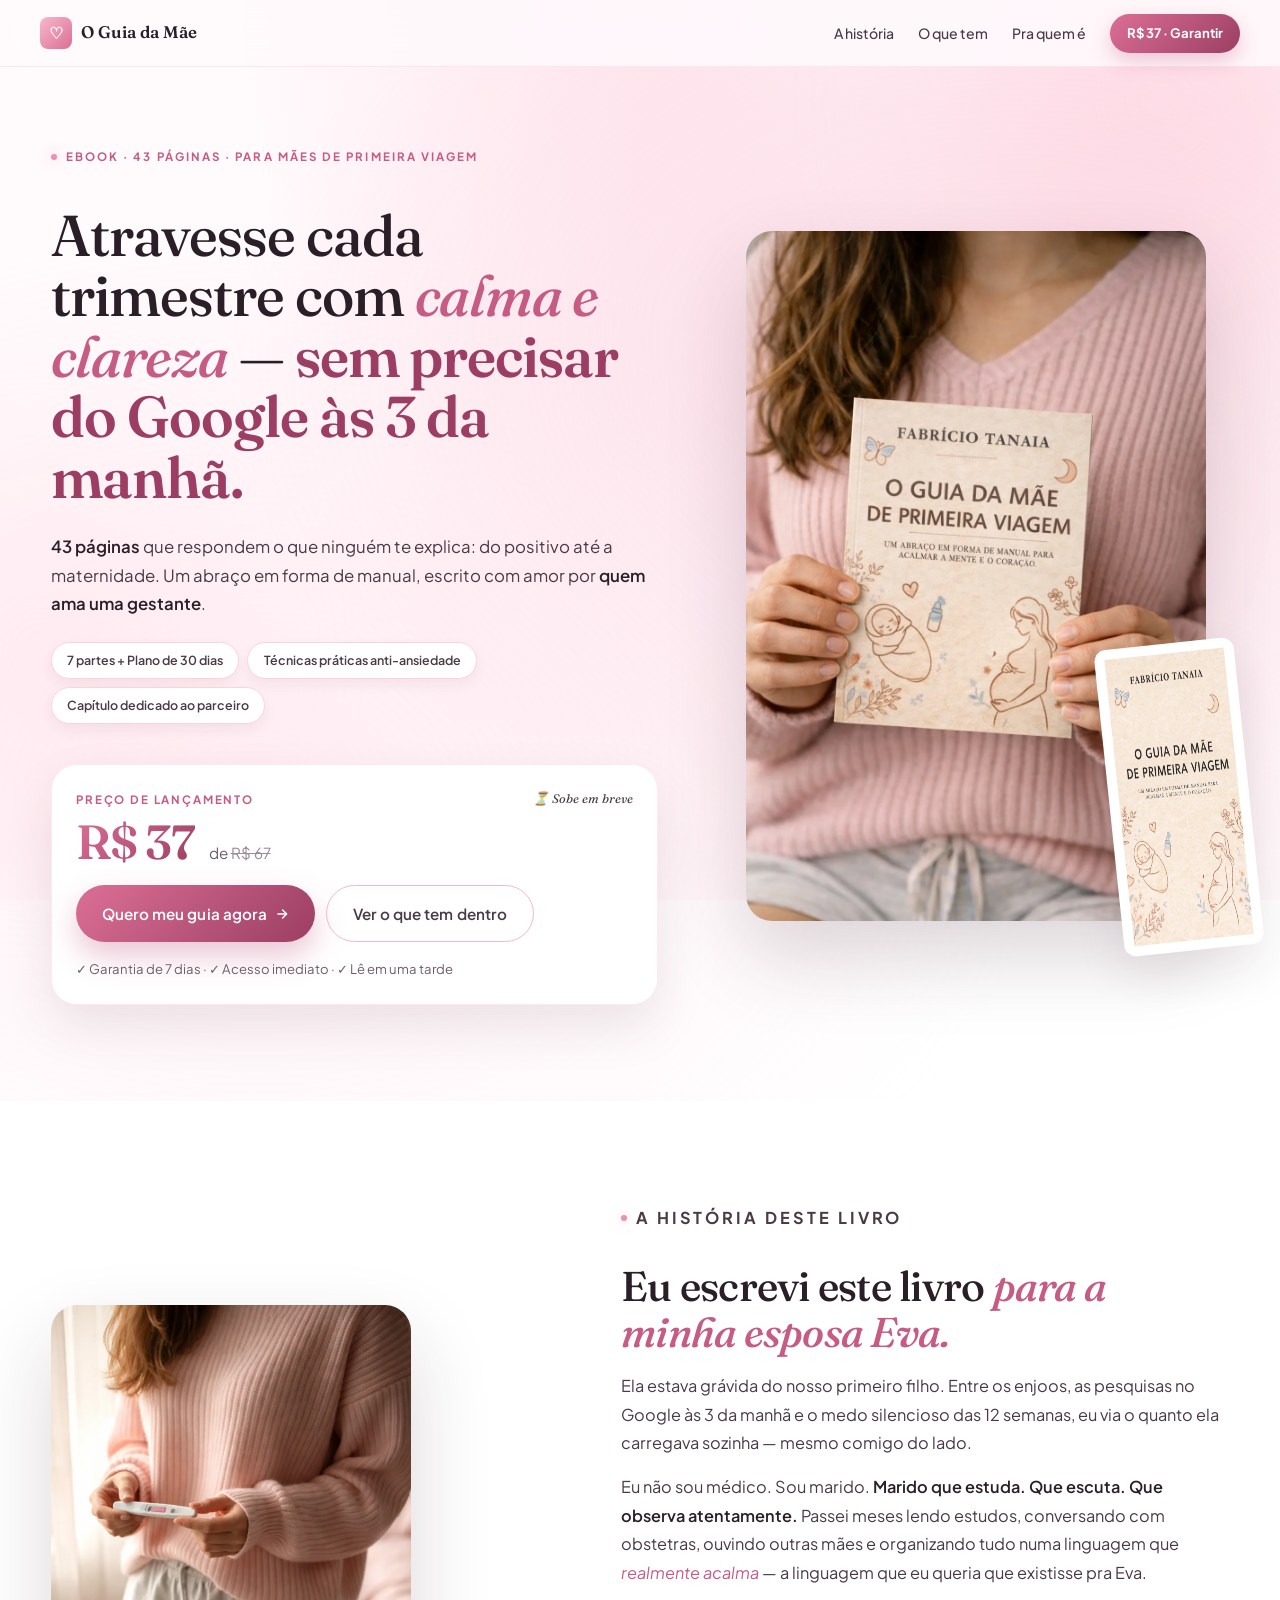
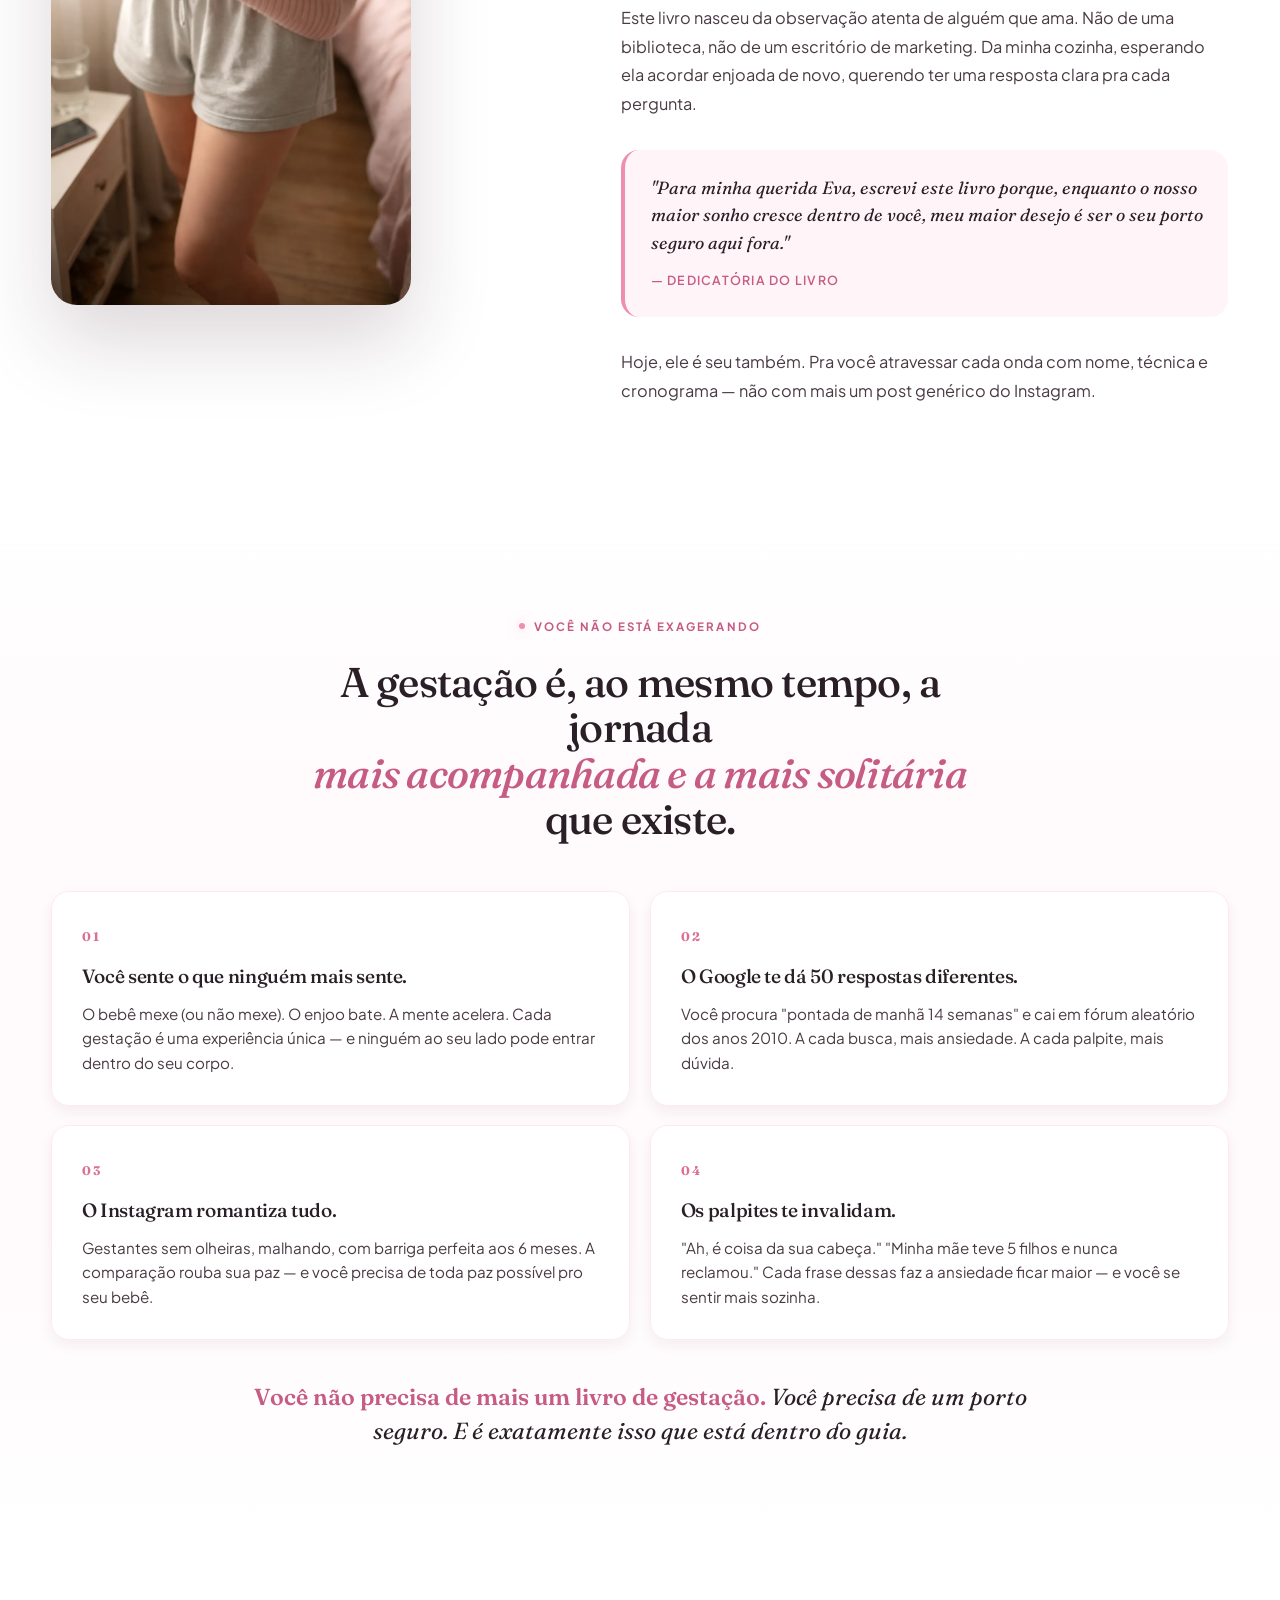
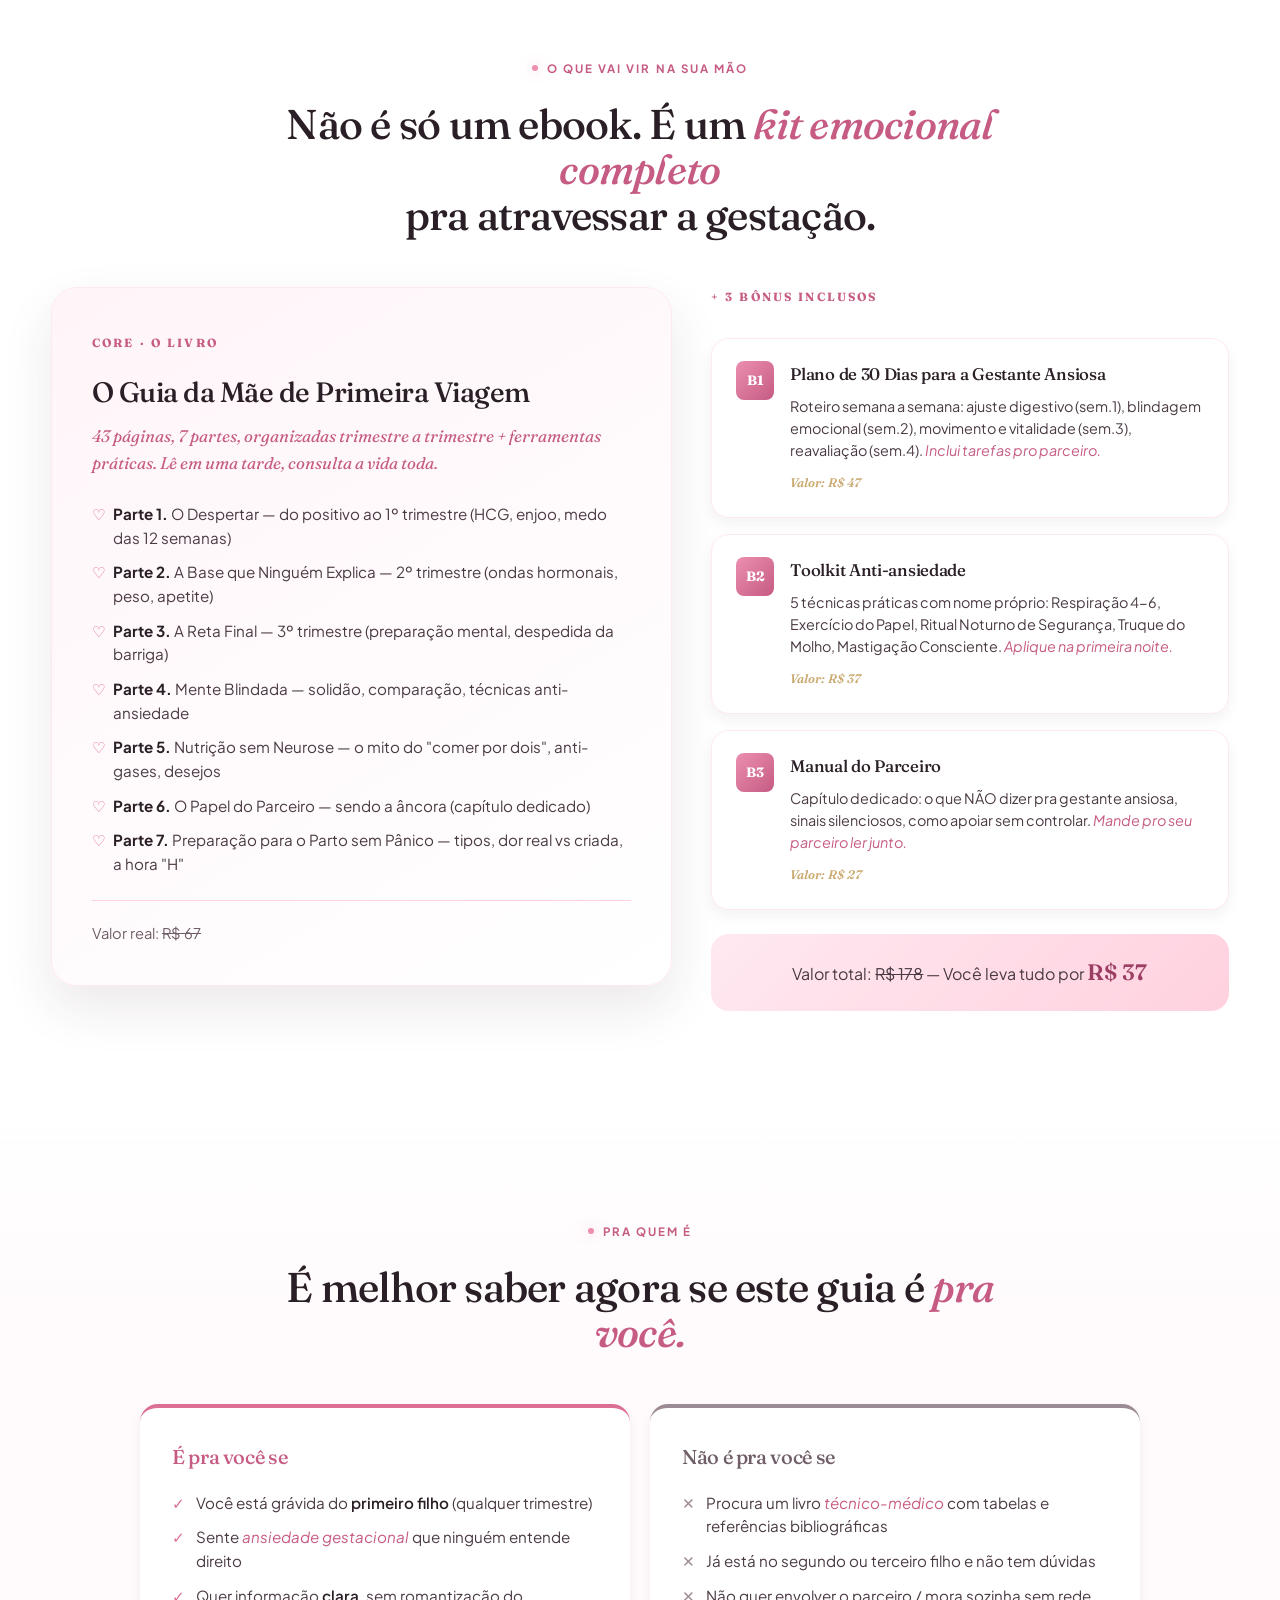
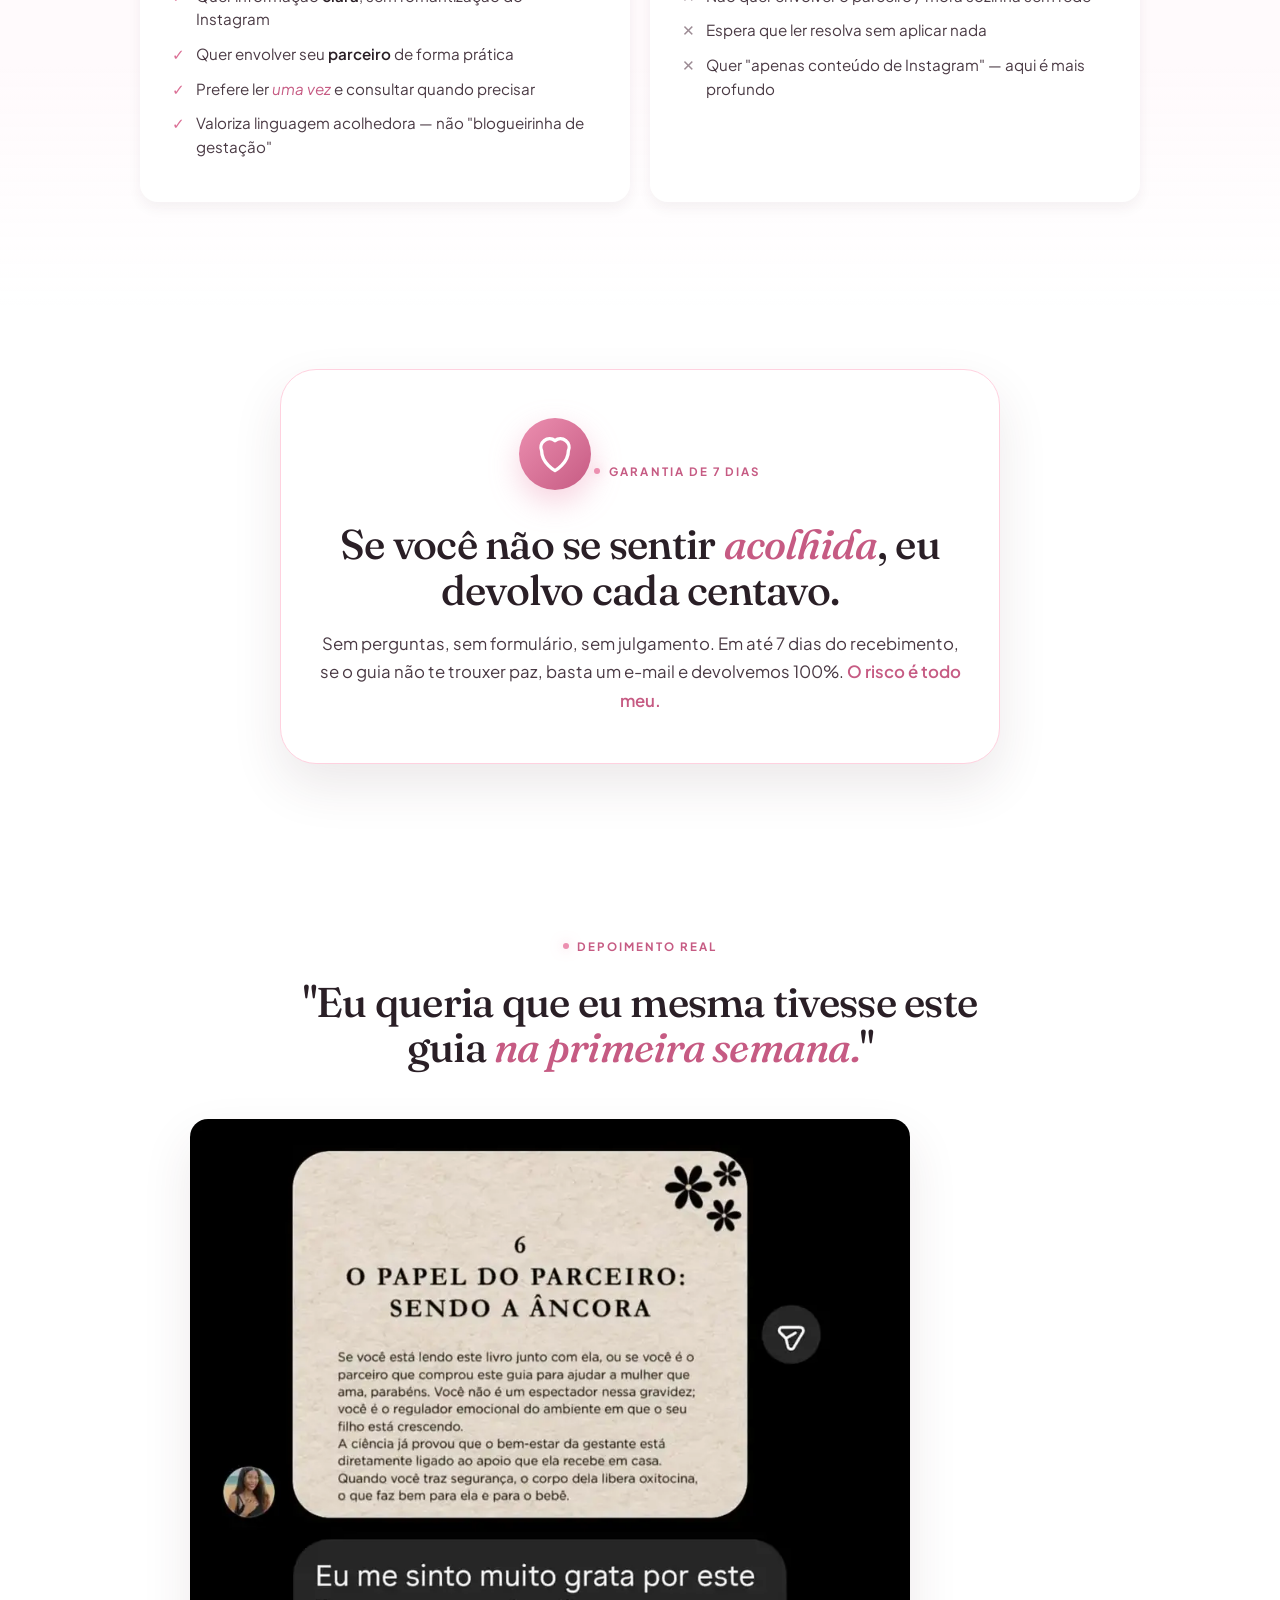
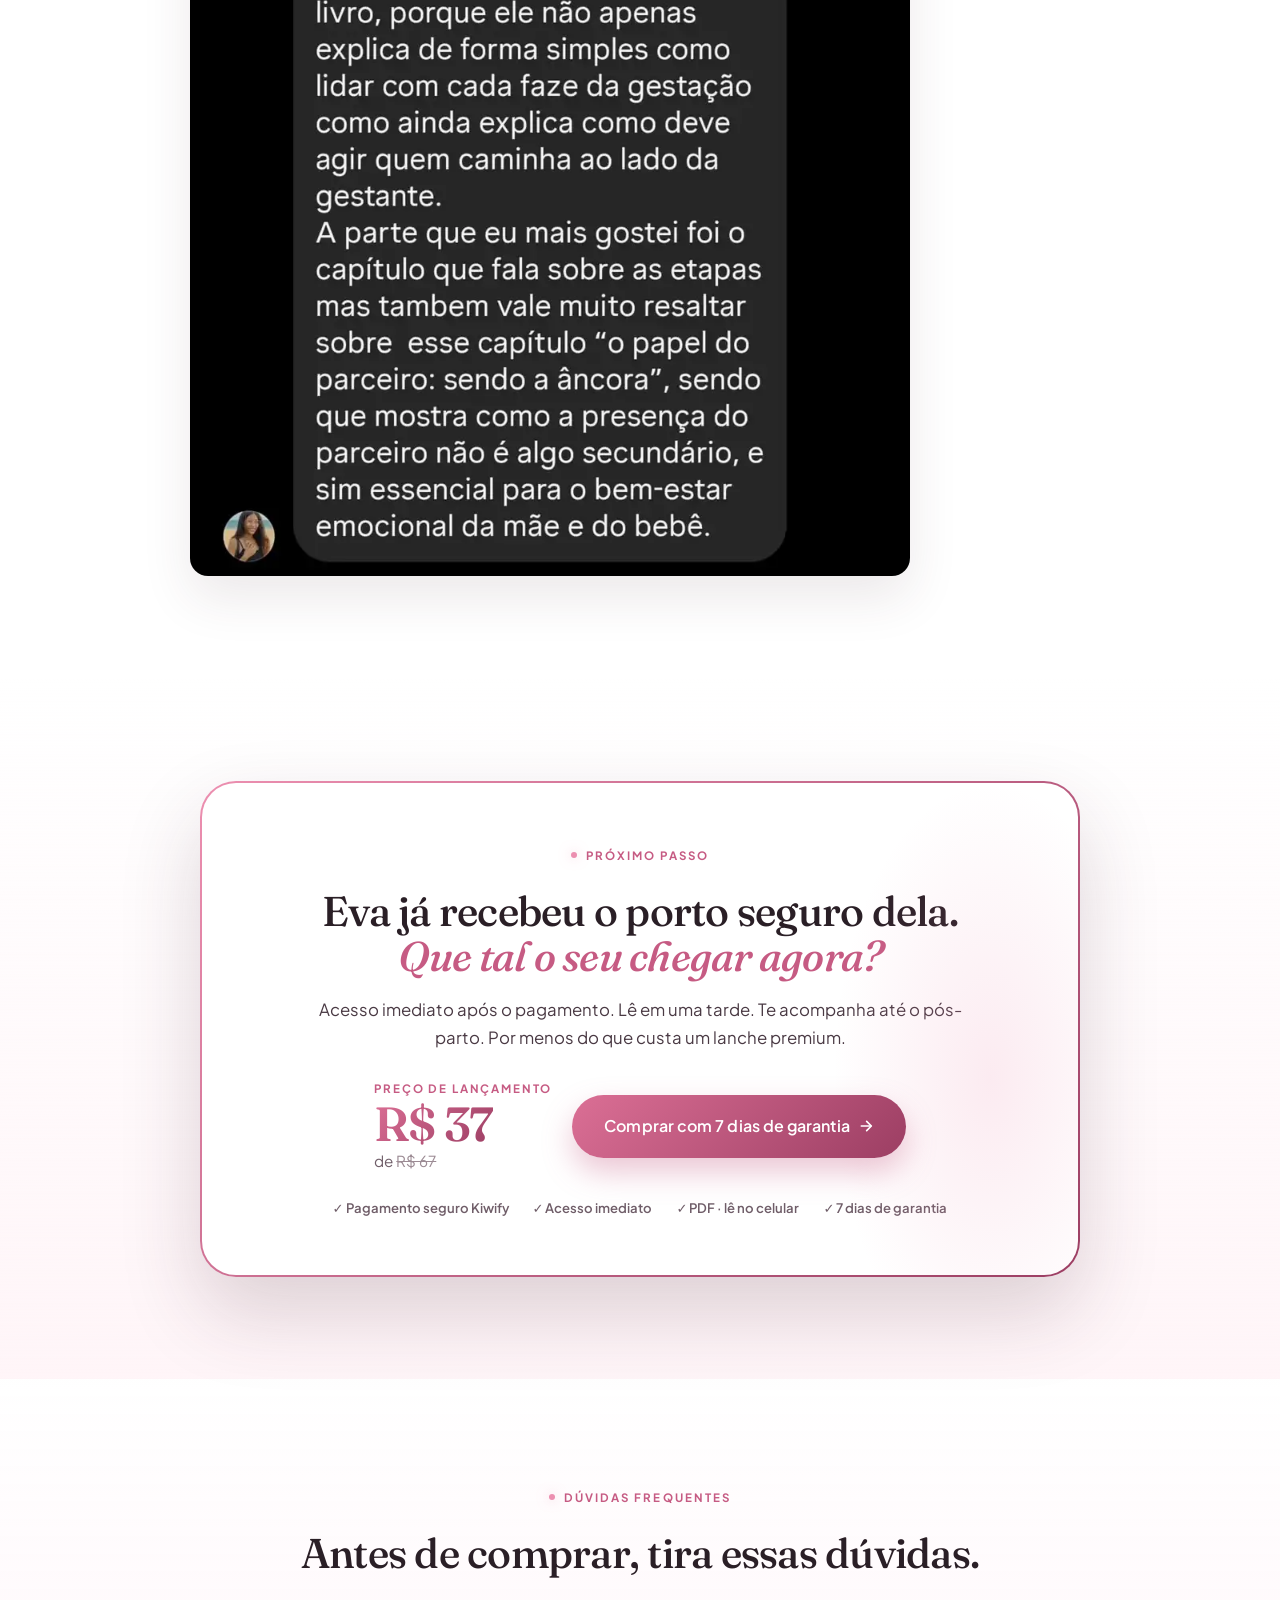
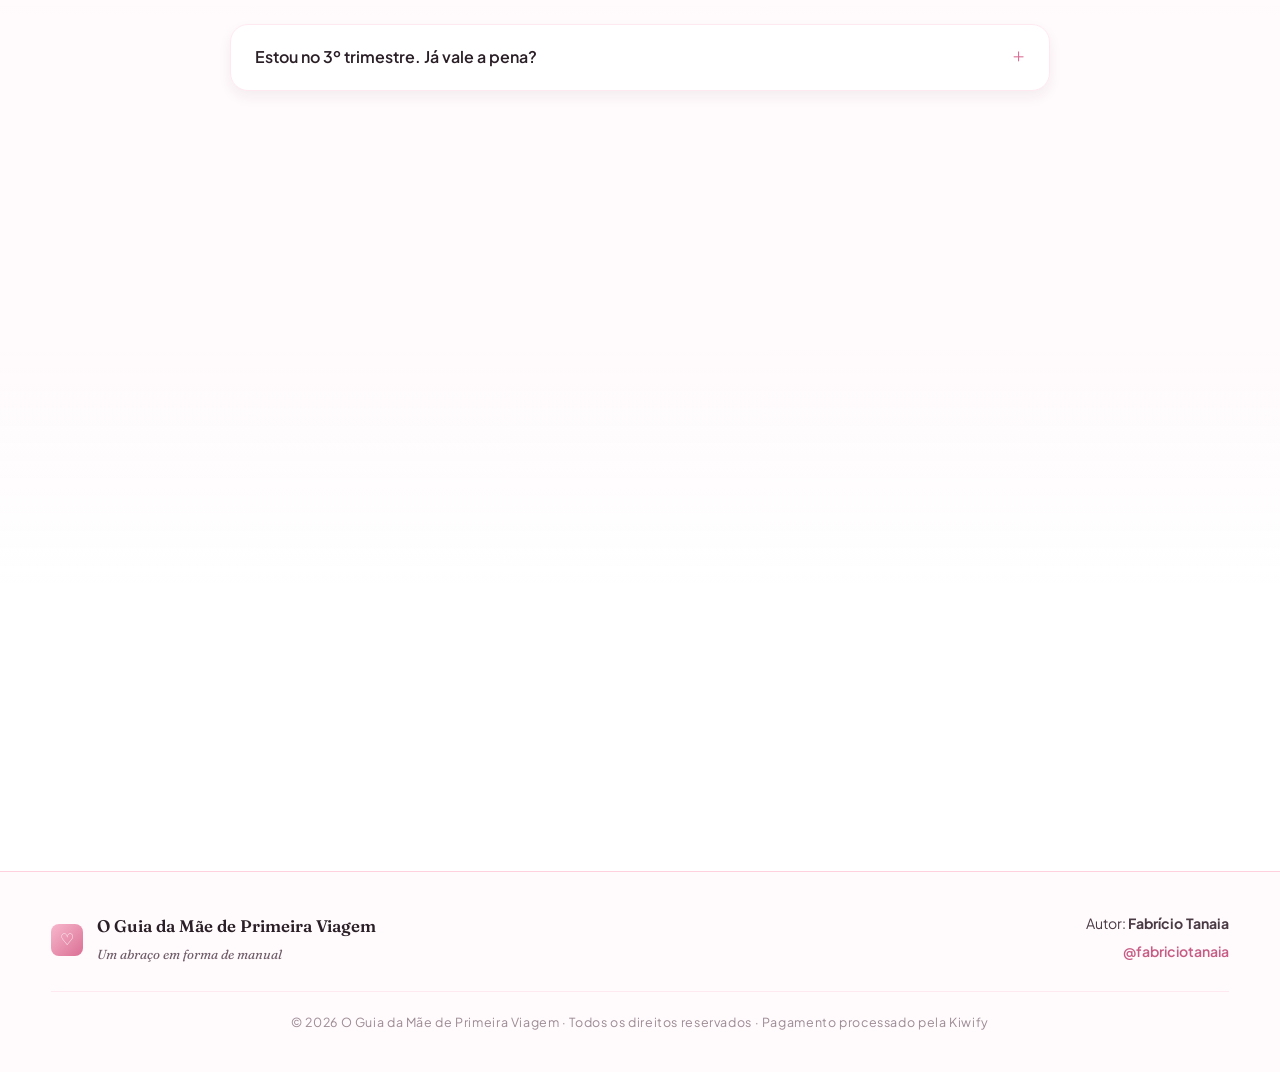
==== commit 7eed4612: "feat: redesign estrategico (Hormozi+Godin+Belfort+Kennedy+Cardone+Brunson) - hero Eva story + value " ====
--- a/index.html
+++ b/index.html
@@ -1,192 +1,541 @@
 <!doctype html>
-<html lang="pt-PT">
-  <head>
-    <meta charset="utf-8" />
-    <meta name="viewport" content="width=device-width, initial-scale=1" />
-    <title>Kit Hermetico Premium | Oferta Especial</title>
-    <meta
-      name="description"
-      content="Organize a sua cozinha em minutos e conserve os alimentos por mais tempo com o Kit Hermetico Premium."
-    />
-    <link rel="preconnect" href="https://fonts.googleapis.com" />
-    <link rel="preconnect" href="https://fonts.gstatic.com" crossorigin />
-    <link
-      href="https://fonts.googleapis.com/css2?family=Space+Grotesk:wght@400;500;600;700&family=Fraunces:opsz,wght@9..144,600;9..144,700&display=swap"
-      rel="stylesheet"
-    />
-    <link rel="stylesheet" href="styles.css" />
-  </head>
-  <body>
-    <header class="hero" id="topo">
-      <div class="gradient"></div>
-      <nav class="nav container">
-        <div class="brand">Kitchen Flow</div>
-        <a class="btn ghost" href="#faq">FAQ</a>
-      </nav>
-
-      <section class="container hero-grid">
-        <div class="hero-copy">
-          <p class="eyebrow">Oferta de validacao - Portugal</p>
-          <h1>Transforme a sua cozinha em 10 minutos com o Kit Hermetico Premium.</h1>
-          <p>
-            Mais organizacao, alimentos frescos por mais tempo e um visual limpo na sua bancada.
+<html lang="pt-BR">
+<head>
+  <meta charset="utf-8" />
+  <meta name="viewport" content="width=device-width, initial-scale=1, viewport-fit=cover" />
+  <title>O Guia da Mãe de Primeira Viagem · Atravesse a gravidez com calma</title>
+  <meta name="description" content="43 páginas que substituem 1.000 buscas no Google às 3 da manhã. Escrito com amor para sua esposa Eva — agora disponível para acompanhar você." />
+  <meta name="theme-color" content="#fffafc" />
+
+  <!-- Open Graph -->
+  <meta property="og:type" content="website" />
+  <meta property="og:title" content="O Guia da Mãe de Primeira Viagem" />
+  <meta property="og:description" content="Um abraço em forma de manual. 43 páginas escritas por um marido apaixonado para a esposa grávida. Agora pode ser seu também." />
+  <meta property="og:image" content="./assets/capa-ebook.webp" />
+  <meta property="og:locale" content="pt_BR" />
+  <meta name="twitter:card" content="summary_large_image" />
+
+  <link rel="preconnect" href="https://fonts.googleapis.com" />
+  <link rel="preconnect" href="https://fonts.gstatic.com" crossorigin />
+  <link
+    href="https://fonts.googleapis.com/css2?family=Fraunces:ital,opsz,wght@0,9..144,400;0,9..144,500;0,9..144,600;0,9..144,700;1,9..144,400;1,9..144,500&family=Plus+Jakarta+Sans:wght@400;500;600;700&display=swap"
+    rel="stylesheet"
+  />
+  <link rel="stylesheet" href="styles.css?v=2" />
+</head>
+<body>
+  <!-- Ambient lights -->
+  <div class="ambient ambient-a" aria-hidden="true"></div>
+  <div class="ambient ambient-b" aria-hidden="true"></div>
+  <div class="ambient ambient-c" aria-hidden="true"></div>
+
+  <!-- Top bar -->
+  <header class="topbar">
+    <a class="brand" href="#top" aria-label="O Guia da Mãe">
+      <span class="brand__icon">♡</span>
+      <span class="brand__name">O Guia da Mãe</span>
+    </a>
+    <nav class="topbar__nav">
+      <a href="#historia">A história</a>
+      <a href="#dentro">O que tem</a>
+      <a href="#para-quem">Pra quem é</a>
+      <a href="#comprar" class="topbar__cta">R$ 37 · Garantir</a>
+    </nav>
+  </header>
+
+  <main id="top">
+    <!-- ============================================================
+         HERO — Kennedy direct response + Eva story angle
+         ============================================================ -->
+    <section class="hero">
+      <div class="hero__bg" aria-hidden="true"></div>
+      <div class="container hero__grid">
+        <div class="hero__copy">
+          <p class="kicker reveal">
+            <span class="kicker__dot"></span>
+            Ebook · 43 páginas · Para mães de primeira viagem
           </p>
-          <div class="price-box" aria-live="polite">
-            <p class="anchor" id="preco-ancora">De 79,90 EUR</p>
-            <p class="offer">
-              Por <strong id="preco-oferta">49,90 EUR</strong>
-              <span id="price-variant" class="variant-tag">Variante A</span>
-            </p>
-          </div>
-          <div class="cta-row">
-            <button class="btn primary" data-track="add_to_cart" type="button">Quero o meu Kit com Oferta</button>
-            <button class="btn soft" data-track="initiate_checkout" type="button">Comprar agora</button>
-            <a class="btn ghost" href="#checkout">Ir para checkout</a>
-          </div>
-          <p class="micro">Teste de preco ativo entre 49,90 EUR e 44,90 EUR.</p>
-        </div>
-
-        <aside class="hero-card">
-          <h2>Bundles</h2>
-          <div class="bundle mini">
-            <h3>Mini Kit</h3>
-            <p>6 pecas</p>
-            <span>Ideal para primeira compra</span>
-          </div>
-          <div class="bundle featured" aria-label="Bundle principal">
-            <h3>Kit Principal</h3>
-            <p>12 pecas</p>
-            <span>Melhor custo-beneficio</span>
-          </div>
-          <div class="bundle family">
-            <h3>Family Kit</h3>
-            <p>18 pecas</p>
-            <span>Mais desconto por unidade</span>
-          </div>
-        </aside>
-      </section>
-    </header>
-
-    <main>
-      <section class="section container">
-        <div class="section-head">
-          <h2>Porque funciona</h2>
-        </div>
-        <div class="cards">
-          <article class="card">
-            <h3>Conservacao</h3>
-            <p>Conserva melhor os alimentos e ajuda a reduzir desperdicio.</p>
-          </article>
-          <article class="card">
-            <h3>Organizacao</h3>
-            <p>Facilita o dia a dia com organizacao rapida e intuitiva.</p>
-          </article>
-          <article class="card">
-            <h3>Design premium</h3>
-            <p>Visual limpo para uma cozinha bonita e funcional.</p>
-          </article>
-          <article class="card">
-            <h3>Fecho hermetico</h3>
-            <p>Mais seguranca e frescura em uso diario.</p>
-          </article>
-        </div>
-      </section>
-
-      <section class="section alt">
-        <div class="container trust-grid">
-          <article class="trust-card">
-            <h2>Antes e depois</h2>
-            <p>Da bancada confusa para uma cozinha organizada em poucos minutos.</p>
-          </article>
-          <article class="trust-card">
-            <h2>Demonstracao real</h2>
-            <p>Empilhamento facil, visibilidade dos alimentos e fecho seguro.</p>
-          </article>
-          <article class="trust-card">
-            <h2>Garantia sem friccao</h2>
-            <p>Politica de troca/devolucao conforme condicoes da loja.</p>
-          </article>
-        </div>
-      </section>
-
-      <section class="section container" id="faq">
-        <div class="section-head">
-          <h2>FAQ</h2>
-        </div>
+
+          <h1 class="display reveal" data-delay="80">
+            Atravesse cada trimestre com <em>calma e clareza</em> —
+            <span class="display__strong">sem precisar do Google às 3 da manhã.</span>
+          </h1>
+
+          <p class="lead reveal" data-delay="180">
+            <strong>43 páginas</strong> que respondem o que ninguém te explica:
+            do positivo até a maternidade. Um abraço em forma de manual,
+            escrito com amor por <strong>quem ama uma gestante</strong>.
+          </p>
+
+          <div class="hero__pill-row reveal" data-delay="240">
+            <span class="pill">7 partes + Plano de 30 dias</span>
+            <span class="pill">Técnicas práticas anti-ansiedade</span>
+            <span class="pill">Capítulo dedicado ao parceiro</span>
+          </div>
+
+          <div class="price-card reveal" data-delay="300">
+            <div class="price-card__top">
+              <span class="price-card__label">Preço de lançamento</span>
+              <span class="price-card__deadline">⏳ Sobe em breve</span>
+            </div>
+            <div class="price-card__main">
+              <span class="price">R$ 37</span>
+              <span class="price-card__compare">de <s>R$ 67</s></span>
+            </div>
+            <div class="cta-row">
+              <a class="btn btn--primary" href="https://pay.kiwify.com.br/RiHKVCp" target="_blank" rel="noreferrer">
+                Quero meu guia agora
+                <svg width="14" height="14" viewBox="0 0 24 24" fill="none" stroke="currentColor" stroke-width="2.5" stroke-linecap="round" stroke-linejoin="round">
+                  <path d="M5 12h14"/><path d="m13 5 7 7-7 7"/>
+                </svg>
+              </a>
+              <a class="btn btn--ghost" href="#dentro">Ver o que tem dentro</a>
+            </div>
+            <p class="price-card__small">
+              ✓ Garantia de 7 dias · ✓ Acesso imediato · ✓ Lê em uma tarde
+            </p>
+          </div>
+        </div>
+
+        <div class="hero__visual reveal" data-delay="160">
+          <div class="hero__photo-wrap">
+            <img src="assets/modelo-livro.webp" alt="Mãe gestante segurando o livro O Guia da Mãe de Primeira Viagem" width="1024" height="1536" loading="eager" decoding="async" />
+            <div class="hero__photo-glow" aria-hidden="true"></div>
+          </div>
+          <div class="hero__cover-mini">
+            <img src="assets/capa-ebook.webp" alt="Capa do ebook" width="220" height="288" loading="lazy" />
+          </div>
+        </div>
+      </div>
+    </section>
+
+    <!-- ============================================================
+         A HISTÓRIA · Por que um homem escreveu este livro (CRÍTICO)
+         ============================================================ -->
+    <section class="section story" id="historia">
+      <div class="container">
+        <div class="story__grid">
+          <div class="story__photo reveal">
+            <img src="assets/modelo-teste.webp" alt="Mãe segurando o teste de gravidez positivo" width="1200" height="2133" loading="lazy" decoding="async" />
+          </div>
+
+          <div class="story__copy">
+            <p class="kicker reveal">
+              <span class="kicker__dot"></span> A história deste livro
+            </p>
+            <h2 class="display display--md reveal" data-delay="80">
+              Eu escrevi este livro <em>para a minha esposa Eva.</em>
+            </h2>
+
+            <p class="reveal" data-delay="160">
+              Ela estava grávida do nosso primeiro filho. Entre os enjoos, as
+              pesquisas no Google às 3 da manhã e o medo silencioso das
+              12 semanas, eu via o quanto ela carregava sozinha — mesmo
+              comigo do lado.
+            </p>
+
+            <p class="reveal" data-delay="200">
+              Eu não sou médico. Sou marido. <strong>Marido que estuda. Que escuta.
+              Que observa atentamente.</strong> Passei meses lendo estudos, conversando
+              com obstetras, ouvindo outras mães e organizando tudo numa
+              linguagem que <em>realmente acalma</em> — a linguagem que eu queria
+              que existisse pra Eva.
+            </p>
+
+            <p class="reveal" data-delay="240">
+              Este livro nasceu da observação atenta de alguém que ama. Não de
+              uma biblioteca, não de um escritório de marketing. Da minha
+              cozinha, esperando ela acordar enjoada de novo, querendo ter
+              uma resposta clara pra cada pergunta.
+            </p>
+
+            <blockquote class="story__dedication reveal" data-delay="320">
+              <p>
+                "Para minha querida Eva, escrevi este livro porque, enquanto o nosso maior
+                sonho cresce dentro de você, meu maior desejo é ser o seu porto seguro
+                aqui fora."
+              </p>
+              <cite>— Dedicatória do livro</cite>
+            </blockquote>
+
+            <p class="reveal" data-delay="380">
+              Hoje, ele é seu também. Pra você atravessar cada onda com nome,
+              técnica e cronograma — não com mais um post genérico do Instagram.
+            </p>
+          </div>
+        </div>
+      </div>
+    </section>
+
+    <!-- ============================================================
+         A DOR · O que está acontecendo agora (Godin storytelling)
+         ============================================================ -->
+    <section class="section soft pain">
+      <div class="container">
+        <header class="section-head reveal">
+          <p class="kicker"><span class="kicker__dot"></span> Você não está exagerando</p>
+          <h2 class="display display--md">
+            A gestação é, ao mesmo tempo, a jornada<br />
+            <em>mais acompanhada e a mais solitária</em><br />
+            que existe.
+          </h2>
+        </header>
+
+        <div class="pain__grid">
+          <article class="pain__card reveal">
+            <span class="pain__num">01</span>
+            <h3>Você sente o que ninguém mais sente.</h3>
+            <p>O bebê mexe (ou não mexe). O enjoo bate. A mente acelera. Cada gestação é uma experiência única — e ninguém ao seu lado pode entrar dentro do seu corpo.</p>
+          </article>
+          <article class="pain__card reveal" data-delay="80">
+            <span class="pain__num">02</span>
+            <h3>O Google te dá 50 respostas diferentes.</h3>
+            <p>Você procura "pontada de manhã 14 semanas" e cai em fórum aleatório dos anos 2010. A cada busca, mais ansiedade. A cada palpite, mais dúvida.</p>
+          </article>
+          <article class="pain__card reveal" data-delay="160">
+            <span class="pain__num">03</span>
+            <h3>O Instagram romantiza tudo.</h3>
+            <p>Gestantes sem olheiras, malhando, com barriga perfeita aos 6 meses. A comparação rouba sua paz — e você precisa de toda paz possível pro seu bebê.</p>
+          </article>
+          <article class="pain__card reveal" data-delay="240">
+            <span class="pain__num">04</span>
+            <h3>Os palpites te invalidam.</h3>
+            <p>"Ah, é coisa da sua cabeça." "Minha mãe teve 5 filhos e nunca reclamou." Cada frase dessas faz a ansiedade ficar maior — e você se sentir mais sozinha.</p>
+          </article>
+        </div>
+
+        <p class="pain__resolve reveal" data-delay="320">
+          <strong>Você não precisa de mais um livro de gestação.</strong>
+          <em>Você precisa de um porto seguro.</em>
+          E é exatamente isso que está dentro do guia.
+        </p>
+      </div>
+    </section>
+
+    <!-- ============================================================
+         O QUE VOCÊ RECEBE · Hormozi value stack
+         ============================================================ -->
+    <section class="section" id="dentro">
+      <div class="container">
+        <header class="section-head reveal">
+          <p class="kicker"><span class="kicker__dot"></span> O que vai vir na sua mão</p>
+          <h2 class="display display--md">
+            Não é só um ebook. É um <em>kit emocional completo</em><br />pra atravessar a gestação.
+          </h2>
+        </header>
+
+        <div class="stack">
+          <article class="stack__main reveal">
+            <span class="stack__label">CORE · O Livro</span>
+            <h3>O Guia da Mãe de Primeira Viagem</h3>
+            <p class="stack__pitch">
+              43 páginas, 7 partes, organizadas trimestre a trimestre + ferramentas práticas.
+              Lê em uma tarde, consulta a vida toda.
+            </p>
+            <ul class="stack__list">
+              <li><strong>Parte 1.</strong> O Despertar — do positivo ao 1º trimestre (HCG, enjoo, medo das 12 semanas)</li>
+              <li><strong>Parte 2.</strong> A Base que Ninguém Explica — 2º trimestre (ondas hormonais, peso, apetite)</li>
+              <li><strong>Parte 3.</strong> A Reta Final — 3º trimestre (preparação mental, despedida da barriga)</li>
+              <li><strong>Parte 4.</strong> Mente Blindada — solidão, comparação, técnicas anti-ansiedade</li>
+              <li><strong>Parte 5.</strong> Nutrição sem Neurose — o mito do "comer por dois", anti-gases, desejos</li>
+              <li><strong>Parte 6.</strong> O Papel do Parceiro — sendo a âncora (capítulo dedicado)</li>
+              <li><strong>Parte 7.</strong> Preparação para o Parto sem Pânico — tipos, dor real vs criada, a hora "H"</li>
+            </ul>
+            <p class="stack__value">Valor real: <s>R$ 67</s></p>
+          </article>
+
+          <div class="bonuses">
+            <p class="bonuses__title">+ 3 bônus inclusos</p>
+
+            <article class="bonus reveal" data-delay="0">
+              <span class="bonus__num">B1</span>
+              <div>
+                <h4>Plano de 30 Dias para a Gestante Ansiosa</h4>
+                <p>Roteiro semana a semana: ajuste digestivo (sem.1), blindagem emocional (sem.2), movimento e vitalidade (sem.3), reavaliação (sem.4). <em>Inclui tarefas pro parceiro.</em></p>
+                <span class="bonus__value">Valor: R$ 47</span>
+              </div>
+            </article>
+
+            <article class="bonus reveal" data-delay="80">
+              <span class="bonus__num">B2</span>
+              <div>
+                <h4>Toolkit Anti-ansiedade</h4>
+                <p>5 técnicas práticas com nome próprio: Respiração 4-6, Exercício do Papel, Ritual Noturno de Segurança, Truque do Molho, Mastigação Consciente. <em>Aplique na primeira noite.</em></p>
+                <span class="bonus__value">Valor: R$ 37</span>
+              </div>
+            </article>
+
+            <article class="bonus reveal" data-delay="160">
+              <span class="bonus__num">B3</span>
+              <div>
+                <h4>Manual do Parceiro</h4>
+                <p>Capítulo dedicado: o que NÃO dizer pra gestante ansiosa, sinais silenciosos, como apoiar sem controlar. <em>Mande pro seu parceiro ler junto.</em></p>
+                <span class="bonus__value">Valor: R$ 27</span>
+              </div>
+            </article>
+
+            <p class="bonuses__total">
+              Valor total: <s>R$ 178</s> — Você leva tudo por <strong>R$ 37</strong>
+            </p>
+          </div>
+        </div>
+      </div>
+    </section>
+
+    <!-- ============================================================
+         PRA QUEM É · SVM específico
+         ============================================================ -->
+    <section class="section soft" id="para-quem">
+      <div class="container">
+        <header class="section-head reveal">
+          <p class="kicker"><span class="kicker__dot"></span> Pra quem é</p>
+          <h2 class="display display--md">
+            É melhor saber agora se este guia é <em>pra você.</em>
+          </h2>
+        </header>
+
+        <div class="audience">
+          <article class="audience__col audience__col--yes reveal">
+            <h3>É pra você se</h3>
+            <ul>
+              <li>Você está grávida do <strong>primeiro filho</strong> (qualquer trimestre)</li>
+              <li>Sente <em>ansiedade gestacional</em> que ninguém entende direito</li>
+              <li>Quer informação <strong>clara</strong>, sem romantização do Instagram</li>
+              <li>Quer envolver seu <strong>parceiro</strong> de forma prática</li>
+              <li>Prefere ler <em>uma vez</em> e consultar quando precisar</li>
+              <li>Valoriza linguagem acolhedora — não "blogueirinha de gestação"</li>
+            </ul>
+          </article>
+
+          <article class="audience__col audience__col--no reveal" data-delay="80">
+            <h3>Não é pra você se</h3>
+            <ul>
+              <li>Procura um livro <em>técnico-médico</em> com tabelas e referências bibliográficas</li>
+              <li>Já está no segundo ou terceiro filho e não tem dúvidas</li>
+              <li>Não quer envolver o parceiro / mora sozinha sem rede</li>
+              <li>Espera que ler resolva sem aplicar nada</li>
+              <li>Quer "apenas conteúdo de Instagram" — aqui é mais profundo</li>
+            </ul>
+          </article>
+        </div>
+      </div>
+    </section>
+
+    <!-- ============================================================
+         GARANTIA · Reversal de risco emocional
+         ============================================================ -->
+    <section class="section guarantee-wrap reveal">
+      <div class="container">
+        <div class="guarantee">
+          <span class="guarantee__seal">
+            <svg width="40" height="40" viewBox="0 0 24 24" fill="none" stroke="currentColor" stroke-width="2" stroke-linecap="round" stroke-linejoin="round" aria-hidden="true">
+              <path d="M12 22s-8-4.5-8-11.8A5.2 5.2 0 0 1 12 4a5.2 5.2 0 0 1 8 6.2C20 17.5 12 22 12 22z"/>
+            </svg>
+          </span>
+          <p class="kicker"><span class="kicker__dot"></span> Garantia de 7 dias</p>
+          <h2 class="display display--md">
+            Se você não se sentir <em>acolhida</em>, eu devolvo cada centavo.
+          </h2>
+          <p class="guarantee__text">
+            Sem perguntas, sem formulário, sem julgamento. Em até 7 dias do recebimento,
+            se o guia não te trouxer paz, basta um e-mail e devolvemos 100%.
+            <strong>O risco é todo meu.</strong>
+          </p>
+        </div>
+      </div>
+    </section>
+
+    <!-- ============================================================
+         DEPOIMENTO REAL
+         ============================================================ -->
+    <section class="section">
+      <div class="container">
+        <header class="section-head reveal">
+          <p class="kicker"><span class="kicker__dot"></span> Depoimento real</p>
+          <h2 class="display display--md">
+            "Eu queria que eu mesma tivesse este guia <em>na primeira semana.</em>"
+          </h2>
+        </header>
+
+        <div class="testimonial reveal">
+          <picture>
+            <source srcset="assets/depoimento.webp" type="image/webp" />
+            <img src="assets/depoimento.webp" alt="Depoimento de leitora gestante sobre o guia" loading="lazy" decoding="async" />
+          </picture>
+        </div>
+      </div>
+    </section>
+
+    <!-- ============================================================
+         CTA FINAL · Múltiplas asks com posicionamento emocional
+         ============================================================ -->
+    <section class="section cta-final-wrap" id="comprar">
+      <div class="container">
+        <div class="cta-final reveal">
+          <p class="kicker"><span class="kicker__dot"></span> Próximo passo</p>
+          <h2 class="display display--md">
+            Eva já recebeu o porto seguro dela.<br />
+            <em>Que tal o seu chegar agora?</em>
+          </h2>
+          <p class="cta-final__text">
+            Acesso imediato após o pagamento. Lê em uma tarde. Te acompanha
+            até o pós-parto. Por menos do que custa um lanche premium.
+          </p>
+
+          <div class="cta-final__price">
+            <div>
+              <span class="price-card__label">Preço de lançamento</span>
+              <span class="price">R$ 37</span>
+              <span class="price-card__compare">de <s>R$ 67</s></span>
+            </div>
+            <a class="btn btn--primary btn--lg" href="https://pay.kiwify.com.br/RiHKVCp" target="_blank" rel="noreferrer">
+              Comprar com 7 dias de garantia
+              <svg width="16" height="16" viewBox="0 0 24 24" fill="none" stroke="currentColor" stroke-width="2.5" stroke-linecap="round" stroke-linejoin="round">
+                <path d="M5 12h14"/><path d="m13 5 7 7-7 7"/>
+              </svg>
+            </a>
+          </div>
+
+          <div class="cta-final__seals">
+            <span>✓ Pagamento seguro Kiwify</span>
+            <span>✓ Acesso imediato</span>
+            <span>✓ PDF · lê no celular</span>
+            <span>✓ 7 dias de garantia</span>
+          </div>
+        </div>
+      </div>
+    </section>
+
+    <!-- ============================================================
+         FAQ
+         ============================================================ -->
+    <section class="section soft">
+      <div class="container">
+        <header class="section-head reveal">
+          <p class="kicker"><span class="kicker__dot"></span> Dúvidas frequentes</p>
+          <h2 class="display display--md">Antes de comprar, tira essas dúvidas.</h2>
+        </header>
+
         <div class="faq">
-          <details>
-            <summary>O kit pode ir ao frigorifico?</summary>
-            <p>Sim, o kit foi pensado para uso diario e organizacao segura dos alimentos.</p>
+          <details class="faq-item reveal">
+            <summary>Estou no 3º trimestre. Já vale a pena?</summary>
+            <p>Vale. As Partes 3 (reta final), 4 (mente blindada), 6 (parceiro) e 7 (parto) são
+            as mais relevantes pra essa fase. Você lê em uma tarde e ainda dá tempo de
+            aplicar o Plano de 30 dias antes do parto.</p>
           </details>
-          <details>
-            <summary>Como escolher entre 6, 12 ou 18 pecas?</summary>
-            <p>A maioria das pessoas comeca no Kit 12 pecas pelo melhor equilibrio entre valor e utilidade.</p>
+
+          <details class="faq-item reveal">
+            <summary>O autor é homem. Isso é um problema?</summary>
+            <p>É justamente o diferencial. Foi escrito por um marido (eu) observando minha
+            esposa Eva grávida do nosso filho — e organizando tudo o que eu queria que
+            existisse pra ela. <strong>Não substitui acompanhamento médico nem perspectiva
+            feminina</strong> — mas oferece algo único: o olhar de quem ama uma gestante e
+            quer ser o porto seguro dela.</p>
           </details>
-          <details>
-            <summary>Qual e o prazo de entrega?</summary>
-            <p>O prazo e informado no checkout e na confirmacao do pedido.</p>
+
+          <details class="faq-item reveal">
+            <summary>Como recebo o livro?</summary>
+            <p>Após o pagamento, você recebe acesso imediato por email. É um PDF de 43 páginas
+            que você lê no celular, tablet ou computador. <strong>Sem app, sem login, sem
+            burocracia.</strong></p>
           </details>
-          <details>
-            <summary>Posso trocar se nao gostar?</summary>
-            <p>Sim, aplicamos politica de troca/devolucao conforme condicoes da loja.</p>
+
+          <details class="faq-item reveal">
+            <summary>Substitui acompanhamento médico?</summary>
+            <p>Não. Este guia oferece <strong>apoio emocional + informação clara</strong>.
+            Pré-natal, exames, decisões médicas — sempre com seu obstetra de confiança.
+            O guia complementa, não substitui.</p>
           </details>
-        </div>
-      </section>
-
-      <section class="section alt" id="checkout">
-        <div class="container checkout-grid">
-          <article class="checkout-card">
-            <h2>Checkout de validacao</h2>
+
+          <details class="faq-item reveal">
+            <summary>Como funciona a garantia?</summary>
+            <p>Em até 7 dias do recebimento, se você não se sentir acolhida e segura
+            com o conteúdo, manda um email pedindo reembolso. Devolvemos 100%.
+            <em>Sem formulário longo, sem perguntas chatas, sem ressentimento.</em></p>
+          </details>
+
+          <details class="faq-item reveal">
+            <summary>Posso compartilhar com outra grávida?</summary>
+            <p>O acesso é individual (cada cópia tem sua compra). Mas você pode mostrar
+            no celular pra uma amiga grávida — só te peço que ela compre a dela depois,
+            pra apoiar o trabalho. Tem versão "Presente" no checkout pra dar de gift.</p>
+          </details>
+        </div>
+      </div>
+    </section>
+
+    <!-- ============================================================
+         AVISO MÉDICO · disclaimer destacado mas não cortando o fluxo
+         ============================================================ -->
+    <section class="section disclaimer-wrap">
+      <div class="container">
+        <div class="disclaimer reveal">
+          <span class="disclaimer__icon">⚕</span>
+          <div>
+            <strong>Aviso médico importante</strong>
             <p>
-              Metodo principal para Cabo Verde: gateway local.
-              USDC fica disponivel como opcao internacional.
-            </p>
-            <form id="checkout-form" class="checkout-form">
-              <label>
-                Nome
-                <input type="text" name="customerName" required />
-              </label>
-              <label>
-                Email
-                <input type="email" name="customerEmail" required />
-              </label>
-              <fieldset>
-                <legend>Metodo de pagamento</legend>
-                <label class="radio-line">
-                  <input type="radio" name="paymentMethod" value="local_gateway" checked />
-                  Local Gateway (principal)
-                </label>
-                <label class="radio-line">
-                  <input type="radio" name="paymentMethod" value="usdc" />
-                  USDC (opcional)
-                </label>
-              </fieldset>
-              <button class="btn primary" type="submit">Criar checkout</button>
-            </form>
-          </article>
-
-          <article class="checkout-card">
-            <h3>Estado da transacao</h3>
-            <p id="order-status">Sem checkout iniciado.</p>
-            <div class="checkout-actions">
-              <button class="btn soft" type="button" id="callback-btn" disabled>Simular callback</button>
-              <button class="btn soft" type="button" id="webhook-btn" disabled>Simular webhook</button>
-            </div>
-            <p class="micro">
-              Regra do fluxo: callback atualiza UX; webhook confirma pagamento real.
-            </p>
-            <pre id="order-debug" class="order-debug">Nenhum pedido.</pre>
-          </article>
-        </div>
-      </section>
-    </main>
-
-    <footer class="footer">
-      <div class="container">
-        <p>2026 Kitchen Flow - Landing de validacao</p>
-      </div>
-    </footer>
-
-    <script src="scripts.js"></script>
-  </body>
+              Este ebook oferece apoio emocional e informações gerais sobre a gestação.
+              Não substitui acompanhamento médico profissional. Consulte sempre seu obstetra
+              para decisões clínicas, sintomas anormais ou orientações específicas.
+            </p>
+          </div>
+        </div>
+      </div>
+    </section>
+  </main>
+
+  <footer class="footer">
+    <div class="container">
+      <div class="footer__top">
+        <div class="footer__brand">
+          <span class="brand__icon">♡</span>
+          <div>
+            <p class="footer__name">O Guia da Mãe de Primeira Viagem</p>
+            <p class="footer__tag">Um abraço em forma de manual</p>
+          </div>
+        </div>
+        <div class="footer__contact">
+          <p>Autor: <strong>Fabrício Tanaia</strong></p>
+          <p><a href="https://www.instagram.com/fabriciotanaia" target="_blank" rel="noreferrer">@fabriciotanaia</a></p>
+        </div>
+      </div>
+      <p class="footer__copy">
+        © <span id="year">2026</span> O Guia da Mãe de Primeira Viagem · Todos os direitos reservados ·
+        Pagamento processado pela Kiwify
+      </p>
+    </div>
+  </footer>
+
+  <script>
+    // Reveal on scroll with stagger
+    const reveals = document.querySelectorAll(".reveal");
+    const io = new IntersectionObserver((entries) => {
+      entries.forEach((entry) => {
+        if (entry.isIntersecting) {
+          const delay = parseInt(entry.target.getAttribute("data-delay") || "0", 10);
+          setTimeout(() => entry.target.classList.add("is-visible"), delay);
+          io.unobserve(entry.target);
+        }
+      });
+    }, { threshold: 0.12, rootMargin: "0px 0px -40px 0px" });
+    reveals.forEach((el) => io.observe(el));
+
+    // Year
+    const y = document.getElementById("year");
+    if (y) y.textContent = new Date().getFullYear();
+
+    // Smooth anchor with offset
+    document.querySelectorAll('a[href^="#"]').forEach((link) => {
+      link.addEventListener("click", (e) => {
+        const href = link.getAttribute("href");
+        if (!href || href === "#") return;
+        const target = document.querySelector(href);
+        if (!target) return;
+        e.preventDefault();
+        const top = target.getBoundingClientRect().top + window.scrollY - 70;
+        window.scrollTo({ top, behavior: "smooth" });
+      });
+    });
+  </script>
+</body>
 </html>
--- a/styles.css
+++ b/styles.css
@@ -1,348 +1,943 @@
+/* =========================================================
+   O Guia da Mãe de Primeira Viagem · Landing
+   ========================================================= */
+
 :root {
-  --bg: #f6f2e8;
-  --surface: #fffef9;
-  --text: #1f241a;
-  --muted: #5f6658;
-  --primary: #de6f2f;
-  --primary-dark: #b95621;
-  --accent: #1f6c5c;
-  --border: #dad3c4;
-  --shadow: 0 18px 40px rgba(31, 36, 26, 0.12);
-  --radius-lg: 22px;
-  --radius-md: 14px;
-  --radius-sm: 10px;
-}
-
-* {
-  box-sizing: border-box;
-}
-
+  /* Palette: warm pinks + cream + ink */
+  --pink-50:  #fff5f8;
+  --pink-100: #ffe9f0;
+  --pink-200: #ffd1df;
+  --pink-300: #f7b8cc;
+  --pink-400: #ec8fb0;
+  --pink-500: #db6f95;
+  --pink-600: #c65b83;
+  --pink-700: #9c3e63;
+
+  --ink-900: #2a1f26;
+  --ink-700: #4a3a44;
+  --ink-500: #6f5d68;
+  --ink-300: #9c8b94;
+
+  --cream:   #fffafc;
+  --white:   #ffffff;
+
+  --gold:    #c9a96e; /* sutil, pra detalhes premium */
+
+  --shadow-sm: 0 6px 14px rgba(68, 36, 52, 0.06);
+  --shadow:    0 22px 50px rgba(68, 36, 52, 0.10);
+  --shadow-lg: 0 36px 80px rgba(68, 36, 52, 0.18);
+
+  --radius-sm: 12px;
+  --radius:    18px;
+  --radius-lg: 26px;
+  --radius-xl: 36px;
+
+  --ease: cubic-bezier(0.19, 1, 0.22, 1);
+
+  --maxw: 1180px;
+  --pad-x: clamp(1.25rem, 4vw, 2.5rem);
+}
+
+/* ---------- Reset ---------- */
+*, *::before, *::after { box-sizing: border-box; margin: 0; padding: 0; }
+html { scroll-behavior: smooth; -webkit-font-smoothing: antialiased; }
 body {
-  margin: 0;
-  font-family: 'Space Grotesk', sans-serif;
-  color: var(--text);
-  background: linear-gradient(180deg, #f8f4ea 0%, #f1ecdf 100%);
-  line-height: 1.55;
-}
-
-h1,
-h2,
-h3 {
-  font-family: 'Fraunces', serif;
-  margin-top: 0;
-}
-
-.container {
-  width: min(1100px, 92vw);
-  margin: 0 auto;
-}
-
+  font-family: "Plus Jakarta Sans", "Segoe UI", system-ui, sans-serif;
+  font-size: 16px;
+  line-height: 1.65;
+  color: var(--ink-900);
+  background:
+    radial-gradient(ellipse at top, var(--pink-100) 0%, var(--cream) 45%);
+  background-attachment: fixed;
+  position: relative;
+  overflow-x: hidden;
+}
+img { max-width: 100%; display: block; }
+a { color: inherit; text-decoration: none; }
+button { font: inherit; background: none; border: 0; color: inherit; cursor: pointer; }
+ul, ol { list-style: none; }
+
+::selection { background: var(--pink-300); color: var(--ink-900); }
+
+.container { width: min(var(--maxw), 92vw); margin: 0 auto; }
+
+/* ---------- Ambient lights ---------- */
+.ambient {
+  position: fixed;
+  border-radius: 50%;
+  filter: blur(80px);
+  pointer-events: none;
+  z-index: -1;
+  opacity: 0.5;
+}
+.ambient-a { width: 400px; height: 400px; background: var(--pink-200); top: -100px; right: -80px; animation: drift 16s ease-in-out infinite alternate; }
+.ambient-b { width: 320px; height: 320px; background: var(--pink-100); bottom: 10%; left: -120px; animation: drift 20s ease-in-out infinite alternate-reverse; }
+.ambient-c { width: 280px; height: 280px; background: rgba(201, 169, 110, 0.16); top: 40%; right: 10%; animation: drift 24s ease-in-out infinite alternate; }
+@keyframes drift {
+  from { transform: translate(0, 0); }
+  to   { transform: translate(40px, -30px); }
+}
+
+/* ---------- Typography ---------- */
+.kicker {
+  display: inline-flex;
+  align-items: center;
+  gap: 0.55rem;
+  font-size: 0.72rem;
+  font-weight: 700;
+  letter-spacing: 0.18em;
+  text-transform: uppercase;
+  color: var(--pink-600);
+  margin-bottom: 1rem;
+}
+.kicker__dot {
+  width: 6px; height: 6px;
+  border-radius: 50%;
+  background: var(--pink-400);
+  box-shadow: 0 0 12px rgba(236, 143, 176, 0.55);
+}
+
+h1, h2, h3, h4 {
+  font-family: "Fraunces", Georgia, serif;
+  letter-spacing: -0.018em;
+  color: var(--ink-900);
+}
+.display {
+  font-weight: 500;
+  font-size: clamp(2rem, 5vw, 3.6rem);
+  line-height: 1.05;
+}
+.display--md { font-size: clamp(1.7rem, 3.6vw, 2.6rem); line-height: 1.1; }
+.display em {
+  font-style: italic;
+  color: var(--pink-600);
+  font-weight: 500;
+}
+.display__strong {
+  font-weight: 600;
+  color: var(--pink-700);
+}
+.lead {
+  font-size: 1.05rem;
+  line-height: 1.7;
+  color: var(--ink-700);
+  max-width: 56ch;
+}
+.lead strong { color: var(--ink-900); font-weight: 600; }
+.lead em { color: var(--pink-600); font-style: italic; }
+
+/* ---------- Buttons ---------- */
+.btn {
+  display: inline-flex;
+  align-items: center;
+  gap: 0.5rem;
+  padding: 0.95rem 1.6rem;
+  border-radius: 999px;
+  font-weight: 600;
+  font-size: 0.95rem;
+  letter-spacing: 0.005em;
+  transition: all 350ms var(--ease);
+  white-space: nowrap;
+  font-family: inherit;
+}
+.btn--primary {
+  background: linear-gradient(135deg, var(--pink-500), var(--pink-700));
+  color: var(--white);
+  box-shadow: 0 14px 30px rgba(198, 91, 131, 0.35);
+}
+.btn--primary:hover {
+  transform: translateY(-2px);
+  box-shadow: 0 20px 40px rgba(198, 91, 131, 0.45);
+}
+.btn--ghost {
+  border: 1.5px solid var(--pink-300);
+  color: var(--ink-700);
+  background: transparent;
+}
+.btn--ghost:hover {
+  border-color: var(--pink-500);
+  background: var(--pink-50);
+  color: var(--ink-900);
+}
+.btn--lg { padding: 1.15rem 2rem; font-size: 1rem; }
+
+/* ---------- Top bar ---------- */
+.topbar {
+  position: sticky;
+  top: 0;
+  z-index: 50;
+  background: rgba(255, 250, 252, 0.85);
+  backdrop-filter: blur(18px) saturate(140%);
+  border-bottom: 1px solid rgba(247, 184, 204, 0.3);
+  padding: 0.85rem var(--pad-x);
+  display: flex;
+  align-items: center;
+  justify-content: space-between;
+  gap: 1rem;
+}
+.brand {
+  display: inline-flex;
+  align-items: center;
+  gap: 0.55rem;
+  font-family: "Fraunces", Georgia, serif;
+  font-weight: 600;
+  font-size: 1.05rem;
+  color: var(--ink-900);
+}
+.brand__icon {
+  display: inline-grid;
+  place-items: center;
+  width: 2rem; height: 2rem;
+  background: linear-gradient(135deg, var(--pink-300), var(--pink-500));
+  color: var(--white);
+  border-radius: 8px;
+  font-size: 1rem;
+}
+.topbar__nav {
+  display: flex;
+  align-items: center;
+  gap: 1.5rem;
+}
+.topbar__nav a {
+  font-size: 0.88rem;
+  color: var(--ink-700);
+  font-weight: 500;
+  transition: color 250ms var(--ease);
+}
+.topbar__nav a:hover { color: var(--pink-600); }
+.topbar__cta {
+  background: linear-gradient(135deg, var(--pink-500), var(--pink-700));
+  color: var(--white) !important;
+  padding: 0.55rem 1.05rem;
+  border-radius: 999px;
+  font-weight: 700 !important;
+  font-size: 0.82rem !important;
+  box-shadow: 0 8px 20px rgba(198, 91, 131, 0.32);
+}
+.topbar__cta:hover { transform: translateY(-1px); color: var(--white) !important; }
+
+@media (max-width: 720px) {
+  .topbar__nav a:not(.topbar__cta) { display: none; }
+}
+
+/* ---------- HERO ---------- */
 .hero {
   position: relative;
-  padding-bottom: 56px;
-}
-
-.gradient {
+  padding: 5rem 0 6rem;
+  overflow: hidden;
+}
+.hero__bg {
   position: absolute;
   inset: 0;
   background:
-    radial-gradient(circle at 85% 10%, rgba(31, 108, 92, 0.25), transparent 40%),
-    radial-gradient(circle at 10% 5%, rgba(222, 111, 47, 0.2), transparent 45%);
+    radial-gradient(ellipse at 80% 30%, rgba(247, 184, 204, 0.4), transparent 55%),
+    radial-gradient(ellipse at 20% 70%, rgba(255, 209, 223, 0.3), transparent 55%);
   pointer-events: none;
 }
-
-.nav {
+.hero__grid {
+  position: relative;
+  display: grid;
+  grid-template-columns: 1.2fr 1fr;
+  gap: clamp(2rem, 5vw, 4rem);
+  align-items: center;
+}
+.hero__copy { display: flex; flex-direction: column; gap: 1rem; }
+.hero__copy .display { margin: 0.5rem 0; }
+
+.hero__pill-row {
+  display: flex;
+  flex-wrap: wrap;
+  gap: 0.5rem;
+  margin-top: 0.5rem;
+}
+.pill {
+  padding: 0.45rem 0.95rem;
+  background: var(--white);
+  border: 1px solid var(--pink-200);
+  border-radius: 999px;
+  font-size: 0.78rem;
+  font-weight: 600;
+  color: var(--ink-700);
+  box-shadow: var(--shadow-sm);
+}
+
+.price-card {
+  margin-top: 1.5rem;
+  padding: 1.5rem;
+  background: var(--white);
+  border-radius: var(--radius-lg);
+  box-shadow: var(--shadow);
+  border: 1px solid var(--pink-100);
+}
+.price-card__top {
   display: flex;
   justify-content: space-between;
   align-items: center;
-  padding: 22px 0;
-  position: relative;
-}
-
-.brand {
+  margin-bottom: 0.5rem;
+  flex-wrap: wrap;
+  gap: 0.5rem;
+}
+.price-card__label {
+  font-size: 0.72rem;
   font-weight: 700;
-  letter-spacing: 0.02em;
-}
-
-.hero-grid {
+  letter-spacing: 0.16em;
+  text-transform: uppercase;
+  color: var(--pink-600);
+}
+.price-card__deadline {
+  font-size: 0.78rem;
+  color: var(--ink-700);
+  font-style: italic;
+  font-family: "Fraunces", serif;
+}
+.price-card__main {
+  display: flex;
+  align-items: baseline;
+  gap: 0.85rem;
+  margin: 0.5rem 0 1.2rem;
+}
+.price {
+  font-family: "Fraunces", serif;
+  font-size: clamp(2.2rem, 5vw, 3rem);
+  font-weight: 600;
+  letter-spacing: -0.025em;
+  background: linear-gradient(135deg, var(--pink-500), var(--pink-700));
+  -webkit-background-clip: text;
+  background-clip: text;
+  color: transparent;
+  line-height: 1;
+}
+.price-card__compare {
+  color: var(--ink-500);
+  font-size: 0.95rem;
+}
+.price-card__compare s { color: var(--ink-300); }
+
+.cta-row { display: flex; flex-wrap: wrap; gap: 0.7rem; }
+
+.price-card__small {
+  margin-top: 1rem;
+  font-size: 0.82rem;
+  color: var(--ink-500);
+}
+
+/* Hero visual (modelo segurando o livro) */
+.hero__visual {
+  position: relative;
   display: grid;
-  grid-template-columns: 1.1fr 0.9fr;
-  gap: 24px;
+  place-items: center;
+}
+.hero__photo-wrap {
+  position: relative;
+  width: 100%;
+  max-width: 460px;
+  aspect-ratio: 2 / 3;
+  border-radius: var(--radius-lg);
+  overflow: hidden;
+  box-shadow: var(--shadow-lg);
+}
+.hero__photo-wrap img {
+  width: 100%; height: 100%; object-fit: cover;
+}
+.hero__photo-glow {
+  position: absolute;
+  inset: -20px;
+  background: radial-gradient(50% 50% at 50% 50%, rgba(236, 143, 176, 0.4), transparent 60%);
+  filter: blur(40px);
+  z-index: -1;
+  border-radius: 50%;
+}
+.hero__cover-mini {
+  position: absolute;
+  bottom: -30px;
+  right: -20px;
+  width: 140px;
+  background: var(--white);
+  padding: 10px;
+  border-radius: 12px;
+  box-shadow: var(--shadow);
+  transform: rotate(-6deg);
+  transition: transform 500ms var(--ease);
+}
+.hero__cover-mini:hover { transform: rotate(0deg) scale(1.04); }
+
+/* ---------- Sections shared ---------- */
+.section {
+  padding: clamp(4rem, 8vw, 6.5rem) 0;
+  position: relative;
+}
+.section.soft {
+  background: linear-gradient(180deg, transparent, var(--cream) 30%, var(--cream) 70%, transparent);
+}
+.section-head {
+  text-align: center;
+  margin: 0 auto 3rem;
+  max-width: 720px;
+}
+.section-head .display { margin: 0.5rem 0; }
+
+/* ---------- STORY (a história / por que escrevi) ---------- */
+.story__grid {
+  display: grid;
+  grid-template-columns: 1fr 1.2fr;
+  gap: clamp(2rem, 5vw, 4rem);
+  align-items: center;
+}
+.story__photo {
+  position: relative;
+  aspect-ratio: 3 / 5;
+  max-height: 600px;
+  border-radius: var(--radius-lg);
+  overflow: hidden;
+  box-shadow: var(--shadow-lg);
+}
+.story__photo img { width: 100%; height: 100%; object-fit: cover; }
+
+.story__copy { display: flex; flex-direction: column; gap: 1rem; }
+.story__copy p {
+  font-size: 1.02rem;
+  color: var(--ink-700);
+  line-height: 1.75;
+}
+.story__copy p strong { color: var(--ink-900); font-weight: 600; }
+.story__copy p em { color: var(--pink-600); font-style: italic; }
+
+.story__dedication {
+  margin: 1rem 0;
+  padding: 1.5rem 1.6rem;
+  background: var(--pink-50);
+  border-left: 4px solid var(--pink-400);
+  border-radius: var(--radius);
+}
+.story__dedication p {
+  font-family: "Fraunces", serif;
+  font-style: italic;
+  font-size: 1.1rem;
+  line-height: 1.55;
+  color: var(--ink-900);
+  margin: 0 0 0.65rem;
+}
+.story__dedication cite {
+  font-size: 0.78rem;
+  color: var(--pink-600);
+  letter-spacing: 0.1em;
+  text-transform: uppercase;
+  font-style: normal;
+  font-weight: 600;
+}
+
+/* ---------- PAIN (Godin storytelling) ---------- */
+.pain__grid {
+  display: grid;
+  grid-template-columns: repeat(2, 1fr);
+  gap: 1.25rem;
+  margin-bottom: 2.5rem;
+}
+.pain__card {
+  padding: 1.85rem;
+  background: var(--white);
+  border-radius: var(--radius);
+  box-shadow: var(--shadow-sm);
+  border: 1px solid var(--pink-100);
+  transition: all 350ms var(--ease);
+}
+.pain__card:hover {
+  transform: translateY(-3px);
+  box-shadow: var(--shadow);
+  border-color: var(--pink-200);
+}
+.pain__num {
+  display: inline-block;
+  font-family: "Fraunces", serif;
+  font-size: 0.78rem;
+  font-weight: 700;
+  letter-spacing: 0.18em;
+  color: var(--pink-500);
+  margin-bottom: 0.85rem;
+}
+.pain__card h3 {
+  font-size: 1.2rem;
+  font-weight: 500;
+  margin-bottom: 0.6rem;
+  color: var(--ink-900);
+}
+.pain__card p { color: var(--ink-700); font-size: 0.95rem; line-height: 1.6; }
+
+.pain__resolve {
+  text-align: center;
+  font-family: "Fraunces", serif;
+  font-size: clamp(1.15rem, 2vw, 1.45rem);
+  font-style: italic;
+  color: var(--ink-900);
+  max-width: 56ch;
+  margin: 0 auto;
+  line-height: 1.45;
+}
+.pain__resolve strong {
+  font-style: normal;
+  color: var(--pink-600);
+  font-weight: 600;
+}
+
+/* ---------- STACK (value stack Hormozi) ---------- */
+.stack {
+  display: grid;
+  grid-template-columns: 1.2fr 1fr;
+  gap: clamp(1.5rem, 3vw, 2.5rem);
   align-items: start;
-  position: relative;
-}
-
-.hero-copy {
-  background: rgba(255, 254, 249, 0.75);
-  border: 1px solid var(--border);
+}
+.stack__main {
+  padding: 2.5rem;
+  background: linear-gradient(150deg, var(--pink-50), var(--white));
   border-radius: var(--radius-lg);
-  padding: 28px;
   box-shadow: var(--shadow);
-}
-
-.eyebrow {
-  color: var(--accent);
-  font-weight: 600;
-  letter-spacing: 0.02em;
-  margin-top: 0;
-}
-
-.hero-copy h1 {
-  font-size: clamp(2rem, 4vw, 3.1rem);
-  margin-bottom: 10px;
-}
-
-.hero-copy p {
-  color: var(--muted);
-}
-
-.price-box {
-  margin: 20px 0;
-  padding: 14px 16px;
-  border-radius: var(--radius-md);
-  background: #fff;
-  border: 1px solid var(--border);
-}
-
-.anchor {
-  margin: 0 0 5px;
-  text-decoration: line-through;
-  color: #8e8a80;
-}
-
-.offer {
-  margin: 0;
-  font-size: 1.15rem;
-  color: var(--text);
-}
-
-.offer strong {
-  color: var(--primary-dark);
-  font-size: 1.6rem;
-}
-
-.variant-tag {
+  border: 1.5px solid var(--pink-100);
+}
+.stack__label,
+.bonuses__title {
   display: inline-block;
-  margin-left: 8px;
-  font-size: 0.8rem;
-  background: #e8f3ef;
-  color: #0f5c4d;
-  padding: 4px 9px;
-  border-radius: 999px;
-}
-
-.cta-row {
+  font-family: "Fraunces", serif;
+  font-size: 0.74rem;
+  font-weight: 700;
+  letter-spacing: 0.18em;
+  text-transform: uppercase;
+  color: var(--pink-600);
+  margin-bottom: 1rem;
+}
+.stack__main h3 {
+  font-size: clamp(1.4rem, 2.5vw, 1.75rem);
+  margin-bottom: 0.5rem;
+  font-weight: 500;
+}
+.stack__pitch {
+  font-style: italic;
+  font-family: "Fraunces", serif;
+  color: var(--pink-600);
+  margin-bottom: 1.5rem;
+  font-size: 1.05rem;
+}
+.stack__list {
+  display: flex;
+  flex-direction: column;
+  gap: 0.7rem;
+  margin-bottom: 1.5rem;
+}
+.stack__list li {
+  position: relative;
+  padding-left: 1.3rem;
+  color: var(--ink-700);
+  font-size: 0.95rem;
+  line-height: 1.55;
+}
+.stack__list li::before {
+  content: "♡";
+  position: absolute;
+  left: 0;
+  color: var(--pink-500);
+  font-weight: 700;
+}
+.stack__list strong { color: var(--ink-900); font-weight: 700; }
+.stack__value {
+  padding-top: 1.25rem;
+  border-top: 1px solid var(--pink-200);
+  font-size: 0.92rem;
+  color: var(--ink-500);
+}
+
+.bonuses { display: flex; flex-direction: column; gap: 1rem; }
+.bonus {
+  display: grid;
+  grid-template-columns: auto 1fr;
+  gap: 1rem;
+  padding: 1.4rem 1.5rem;
+  background: var(--white);
+  border-radius: var(--radius);
+  box-shadow: var(--shadow-sm);
+  border: 1px solid var(--pink-100);
+}
+.bonus__num {
+  display: inline-flex;
+  align-items: center;
+  justify-content: center;
+  width: 2.4rem; height: 2.4rem;
+  background: linear-gradient(135deg, var(--pink-400), var(--pink-600));
+  color: var(--white);
+  font-family: "Fraunces", serif;
+  font-weight: 700;
+  font-size: 0.85rem;
+  border-radius: 8px;
+  flex-shrink: 0;
+}
+.bonus h4 {
+  font-size: 1.05rem;
+  font-weight: 500;
+  margin-bottom: 0.35rem;
+}
+.bonus p {
+  color: var(--ink-700);
+  font-size: 0.9rem;
+  line-height: 1.55;
+  margin-bottom: 0.4rem;
+}
+.bonus em { color: var(--pink-600); font-style: italic; }
+.bonus__value {
+  font-family: "Fraunces", serif;
+  font-size: 0.78rem;
+  font-style: italic;
+  color: var(--gold);
+  font-weight: 600;
+}
+
+.bonuses__total {
+  text-align: center;
+  padding: 1.25rem 1rem;
+  background: linear-gradient(135deg, var(--pink-100), var(--pink-200));
+  border-radius: var(--radius);
+  font-size: 1rem;
+  color: var(--ink-700);
+  margin-top: 0.5rem;
+}
+.bonuses__total strong {
+  font-family: "Fraunces", serif;
+  font-size: 1.4rem;
+  color: var(--pink-700);
+  font-weight: 600;
+}
+
+/* ---------- AUDIENCE (Pra quem é) ---------- */
+.audience {
+  display: grid;
+  grid-template-columns: 1fr 1fr;
+  gap: 1.25rem;
+  max-width: 1000px;
+  margin: 0 auto;
+}
+.audience__col {
+  padding: 2rem;
+  background: var(--white);
+  border-radius: var(--radius);
+  box-shadow: var(--shadow-sm);
+  border-top: 4px solid;
+}
+.audience__col--yes { border-top-color: var(--pink-500); }
+.audience__col--no  { border-top-color: var(--ink-300); }
+
+.audience__col h3 {
+  font-size: 1.25rem;
+  margin-bottom: 1.1rem;
+  font-weight: 500;
+}
+.audience__col--yes h3 { color: var(--pink-600); }
+.audience__col--no  h3 { color: var(--ink-500); }
+
+.audience__col li {
+  position: relative;
+  padding-left: 1.5rem;
+  margin-bottom: 0.7rem;
+  color: var(--ink-700);
+  font-size: 0.95rem;
+  line-height: 1.55;
+}
+.audience__col--yes li::before {
+  content: "✓";
+  position: absolute; left: 0;
+  color: var(--pink-500);
+  font-weight: 700;
+}
+.audience__col--no li::before {
+  content: "✕";
+  position: absolute; left: 0;
+  color: var(--ink-300);
+  font-weight: 700;
+}
+.audience__col strong { color: var(--ink-900); font-weight: 600; }
+.audience__col em { color: var(--pink-600); font-style: italic; }
+
+/* ---------- GUARANTEE ---------- */
+.guarantee-wrap { padding: 4rem 0; }
+.guarantee {
+  max-width: 720px;
+  margin: 0 auto;
+  text-align: center;
+  padding: 3rem 2rem;
+  background: var(--white);
+  border-radius: var(--radius-xl);
+  box-shadow: var(--shadow);
+  border: 1.5px solid var(--pink-200);
+  position: relative;
+}
+.guarantee__seal {
+  display: inline-grid;
+  place-items: center;
+  width: 4.5rem; height: 4.5rem;
+  background: linear-gradient(135deg, var(--pink-400), var(--pink-600));
+  color: var(--white);
+  border-radius: 50%;
+  margin-bottom: 1rem;
+  box-shadow: 0 12px 30px rgba(236, 143, 176, 0.4);
+}
+.guarantee .display { margin: 1rem 0; }
+.guarantee__text {
+  font-size: 1.05rem;
+  color: var(--ink-700);
+  line-height: 1.7;
+  max-width: 56ch;
+  margin: 0 auto;
+}
+.guarantee__text strong {
+  color: var(--pink-600);
+  font-weight: 600;
+}
+
+/* ---------- TESTIMONIAL ---------- */
+.testimonial {
+  display: grid;
+  place-items: center;
+}
+.testimonial img {
+  max-width: min(720px, 100%);
+  border-radius: var(--radius);
+  box-shadow: var(--shadow);
+}
+
+/* ---------- CTA FINAL ---------- */
+.cta-final-wrap { background: linear-gradient(180deg, transparent, var(--pink-50)); }
+.cta-final {
+  max-width: 880px;
+  margin: 0 auto;
+  text-align: center;
+  padding: 3.5rem 2.5rem;
+  background:
+    linear-gradient(var(--white), var(--white)) padding-box,
+    linear-gradient(135deg, var(--pink-400), var(--pink-700)) border-box;
+  border: 2px solid transparent;
+  border-radius: var(--radius-xl);
+  box-shadow: var(--shadow-lg);
+  position: relative;
+  overflow: hidden;
+}
+.cta-final::before {
+  content: "";
+  position: absolute;
+  top: -40%; right: -20%;
+  width: 60%; height: 200%;
+  background: radial-gradient(50% 50% at 50% 50%, rgba(236, 143, 176, 0.18), transparent 60%);
+  pointer-events: none;
+}
+.cta-final .display { margin: 0.5rem 0 1rem; }
+.cta-final__text {
+  font-size: 1.05rem;
+  color: var(--ink-700);
+  margin-bottom: 1.75rem;
+  max-width: 56ch;
+  margin-left: auto;
+  margin-right: auto;
+  line-height: 1.65;
+}
+.cta-final__price {
   display: flex;
   flex-wrap: wrap;
-  gap: 12px;
-  margin-top: 16px;
-}
-
-.btn {
-  border: 1px solid transparent;
-  border-radius: 999px;
-  padding: 11px 20px;
+  align-items: center;
+  justify-content: center;
+  gap: 1.25rem;
+  margin-bottom: 1.5rem;
+  position: relative;
+  z-index: 1;
+}
+.cta-final__price > div { display: flex; flex-direction: column; align-items: flex-start; }
+.cta-final__price .price-card__label { margin-bottom: 0.1rem; }
+.cta-final__seals {
+  display: flex;
+  justify-content: center;
+  flex-wrap: wrap;
+  gap: 1.5rem;
+  font-size: 0.82rem;
+  color: var(--ink-500);
+  font-weight: 600;
+}
+
+/* ---------- FAQ ---------- */
+.faq {
+  display: flex;
+  flex-direction: column;
+  gap: 0.7rem;
+  max-width: 820px;
+  margin: 0 auto;
+}
+.faq-item {
+  background: var(--white);
+  padding: 1.2rem 1.5rem;
+  border-radius: var(--radius);
+  box-shadow: var(--shadow-sm);
+  border: 1px solid var(--pink-100);
+  transition: all 250ms var(--ease);
+}
+.faq-item[open] {
+  border-color: var(--pink-300);
+  box-shadow: var(--shadow);
+}
+.faq-item summary {
   font-weight: 600;
   cursor: pointer;
-  transition: transform 0.2s ease, background-color 0.2s ease;
-}
-
-.btn:hover {
-  transform: translateY(-1px);
-}
-
-.btn.primary {
-  background: var(--primary);
-  color: #fff;
-}
-
-.btn.primary:hover {
-  background: var(--primary-dark);
-}
-
-.btn.soft {
-  background: #1f6c5c;
-  color: #fff;
-}
-
-.btn.ghost {
-  color: var(--text);
-  border-color: var(--border);
-  text-decoration: none;
-}
-
-.micro {
-  font-size: 0.85rem;
-  margin-bottom: 0;
-}
-
-.hero-card {
-  background: var(--surface);
-  border: 1px solid var(--border);
-  border-radius: var(--radius-lg);
-  padding: 24px;
-  box-shadow: var(--shadow);
-}
-
-.bundle {
-  border: 1px solid var(--border);
-  border-radius: var(--radius-md);
-  padding: 14px;
-  margin-top: 12px;
-  background: #fff;
-}
-
-.bundle h3 {
-  margin-bottom: 4px;
-}
-
-.bundle p {
-  margin: 0;
-  font-weight: 700;
-}
-
-.bundle span {
-  color: var(--muted);
+  font-size: 1rem;
+  color: var(--ink-900);
+  list-style: none;
+  position: relative;
+  padding-right: 2rem;
+}
+.faq-item summary::-webkit-details-marker { display: none; }
+.faq-item summary::after {
+  content: "+";
+  position: absolute;
+  right: 0;
+  top: 50%;
+  transform: translateY(-50%);
+  font-family: "Fraunces", serif;
+  font-size: 1.5rem;
+  color: var(--pink-500);
+  font-weight: 400;
+  transition: transform 300ms var(--ease);
+}
+.faq-item[open] summary::after { content: "−"; }
+.faq-item p {
+  margin-top: 0.85rem;
+  color: var(--ink-700);
+  font-size: 0.95rem;
+  line-height: 1.65;
+}
+.faq-item strong { color: var(--ink-900); font-weight: 600; }
+.faq-item em { color: var(--pink-600); font-style: italic; }
+
+/* ---------- DISCLAIMER ---------- */
+.disclaimer-wrap { padding: 2rem 0 4rem; }
+.disclaimer {
+  max-width: 820px;
+  margin: 0 auto;
+  display: grid;
+  grid-template-columns: auto 1fr;
+  gap: 1rem;
+  padding: 1.25rem 1.5rem;
+  background: rgba(255, 255, 255, 0.6);
+  border: 1px solid var(--pink-200);
+  border-radius: var(--radius);
+  align-items: start;
+}
+.disclaimer__icon {
+  display: inline-grid;
+  place-items: center;
+  width: 2.4rem; height: 2.4rem;
+  background: var(--pink-100);
+  color: var(--pink-600);
+  border-radius: 50%;
+  font-size: 1.1rem;
+  flex-shrink: 0;
+}
+.disclaimer strong {
+  display: block;
+  margin-bottom: 0.4rem;
+  color: var(--ink-900);
+  font-weight: 600;
+}
+.disclaimer p {
+  color: var(--ink-700);
   font-size: 0.9rem;
-}
-
-.bundle.featured {
-  border-color: var(--primary);
-  box-shadow: 0 8px 20px rgba(222, 111, 47, 0.2);
-}
-
-.section {
-  padding: 54px 0;
-}
-
-.section.alt {
-  background: rgba(255, 255, 255, 0.5);
-  border-top: 1px solid var(--border);
-  border-bottom: 1px solid var(--border);
-}
-
-.section-head h2 {
-  font-size: clamp(1.8rem, 3vw, 2.3rem);
-  margin-bottom: 14px;
-}
-
-.cards,
-.trust-grid {
-  display: grid;
-  grid-template-columns: repeat(auto-fit, minmax(220px, 1fr));
-  gap: 16px;
-}
-
-.card,
-.trust-card {
-  background: var(--surface);
-  border: 1px solid var(--border);
-  border-radius: var(--radius-md);
-  padding: 18px;
-}
-
-.card p,
-.trust-card p {
-  color: var(--muted);
-}
-
-.faq {
-  display: grid;
-  gap: 10px;
-}
-
-.checkout-grid {
-  display: grid;
-  grid-template-columns: repeat(auto-fit, minmax(280px, 1fr));
-  gap: 16px;
-}
-
-.checkout-card {
-  background: var(--surface);
-  border: 1px solid var(--border);
-  border-radius: var(--radius-md);
-  padding: 18px;
-}
-
-.checkout-form {
-  display: grid;
-  gap: 12px;
-}
-
-.checkout-form label {
-  display: grid;
-  gap: 6px;
-  font-weight: 500;
-}
-
-.checkout-form input {
-  border: 1px solid var(--border);
-  border-radius: 8px;
-  padding: 10px 12px;
-  background: #fff;
-  font: inherit;
-}
-
-.checkout-form fieldset {
-  border: 1px solid var(--border);
-  border-radius: 10px;
-  padding: 10px 12px;
-}
-
-.checkout-form legend {
-  padding: 0 6px;
-  font-weight: 600;
-}
-
-.radio-line {
-  display: flex;
-  align-items: center;
-  gap: 8px;
-  margin-top: 8px;
-}
-
-.checkout-actions {
-  display: flex;
-  gap: 10px;
+  line-height: 1.6;
+}
+
+/* ---------- FOOTER ---------- */
+.footer {
+  padding: 2.5rem var(--pad-x);
+  border-top: 1px solid var(--pink-200);
+  background: var(--cream);
+  margin-top: 3rem;
+}
+.footer__top {
+  display: flex;
+  justify-content: space-between;
+  align-items: center;
   flex-wrap: wrap;
-  margin: 12px 0;
-}
-
-.order-debug {
-  background: #18201a;
-  color: #dcf0e7;
-  border-radius: 10px;
-  padding: 10px;
-  white-space: pre-wrap;
-  word-break: break-word;
+  gap: 1.5rem;
+  padding-bottom: 1.5rem;
+  border-bottom: 1px solid var(--pink-100);
+  margin-bottom: 1.25rem;
+}
+.footer__brand {
+  display: flex;
+  align-items: center;
+  gap: 0.85rem;
+}
+.footer__name {
+  font-family: "Fraunces", serif;
+  font-weight: 600;
+  font-size: 1.05rem;
+  color: var(--ink-900);
+}
+.footer__tag {
   font-size: 0.82rem;
-}
-
-details {
-  background: var(--surface);
-  border: 1px solid var(--border);
-  border-radius: var(--radius-sm);
-  padding: 14px;
-}
-
-summary {
-  cursor: pointer;
-  font-weight: 600;
-}
-
-details p {
-  color: var(--muted);
-  margin-bottom: 0;
-}
-
-.footer {
-  padding: 30px 0 40px;
+  color: var(--ink-500);
+  font-style: italic;
+  font-family: "Fraunces", serif;
+  margin-top: 0.2rem;
+}
+.footer__contact { text-align: right; }
+.footer__contact p {
+  font-size: 0.88rem;
+  color: var(--ink-700);
+  margin-bottom: 0.25rem;
+}
+.footer__contact a {
+  color: var(--pink-600);
+  font-weight: 600;
+}
+.footer__contact a:hover { color: var(--pink-700); text-decoration: underline; }
+.footer__copy {
   text-align: center;
-  color: var(--muted);
-}
-
-@media (max-width: 880px) {
-  .hero-grid {
-    grid-template-columns: 1fr;
+  font-size: 0.78rem;
+  color: var(--ink-300);
+  letter-spacing: 0.05em;
+}
+
+/* ---------- Reveals ---------- */
+.reveal {
+  opacity: 0;
+  transform: translateY(24px);
+  transition: opacity 800ms var(--ease), transform 800ms var(--ease);
+  will-change: opacity, transform;
+}
+.reveal.is-visible {
+  opacity: 1;
+  transform: translateY(0);
+}
+
+/* ---------- Responsive ---------- */
+@media (max-width: 980px) {
+  .hero__grid { grid-template-columns: 1fr; gap: 3rem; }
+  .hero__visual { order: -1; }
+  .hero__cover-mini { width: 110px; right: 10%; bottom: -40px; }
+  .story__grid { grid-template-columns: 1fr; }
+  .story__photo { max-height: 480px; aspect-ratio: 4 / 5; }
+  .pain__grid { grid-template-columns: 1fr; }
+  .stack { grid-template-columns: 1fr; }
+  .audience { grid-template-columns: 1fr; }
+  .footer__top { flex-direction: column; text-align: center; }
+  .footer__contact { text-align: center; }
+}
+
+@media (max-width: 560px) {
+  .hero { padding: 3rem 0 4rem; }
+  .price-card { padding: 1.25rem; }
+  .price { font-size: 2.1rem; }
+  .cta-final { padding: 2.5rem 1.5rem; }
+  .cta-final__price { flex-direction: column; gap: 1rem; }
+  .stack__main, .bonus { padding: 1.5rem; }
+  .audience__col { padding: 1.5rem; }
+}
+
+@media (prefers-reduced-motion: reduce) {
+  *, *::before, *::after {
+    animation-duration: 0.01ms !important;
+    transition-duration: 0.01ms !important;
   }
-}
+  .ambient { animation: none; }
+  .reveal { opacity: 1; transform: none; }
+}
